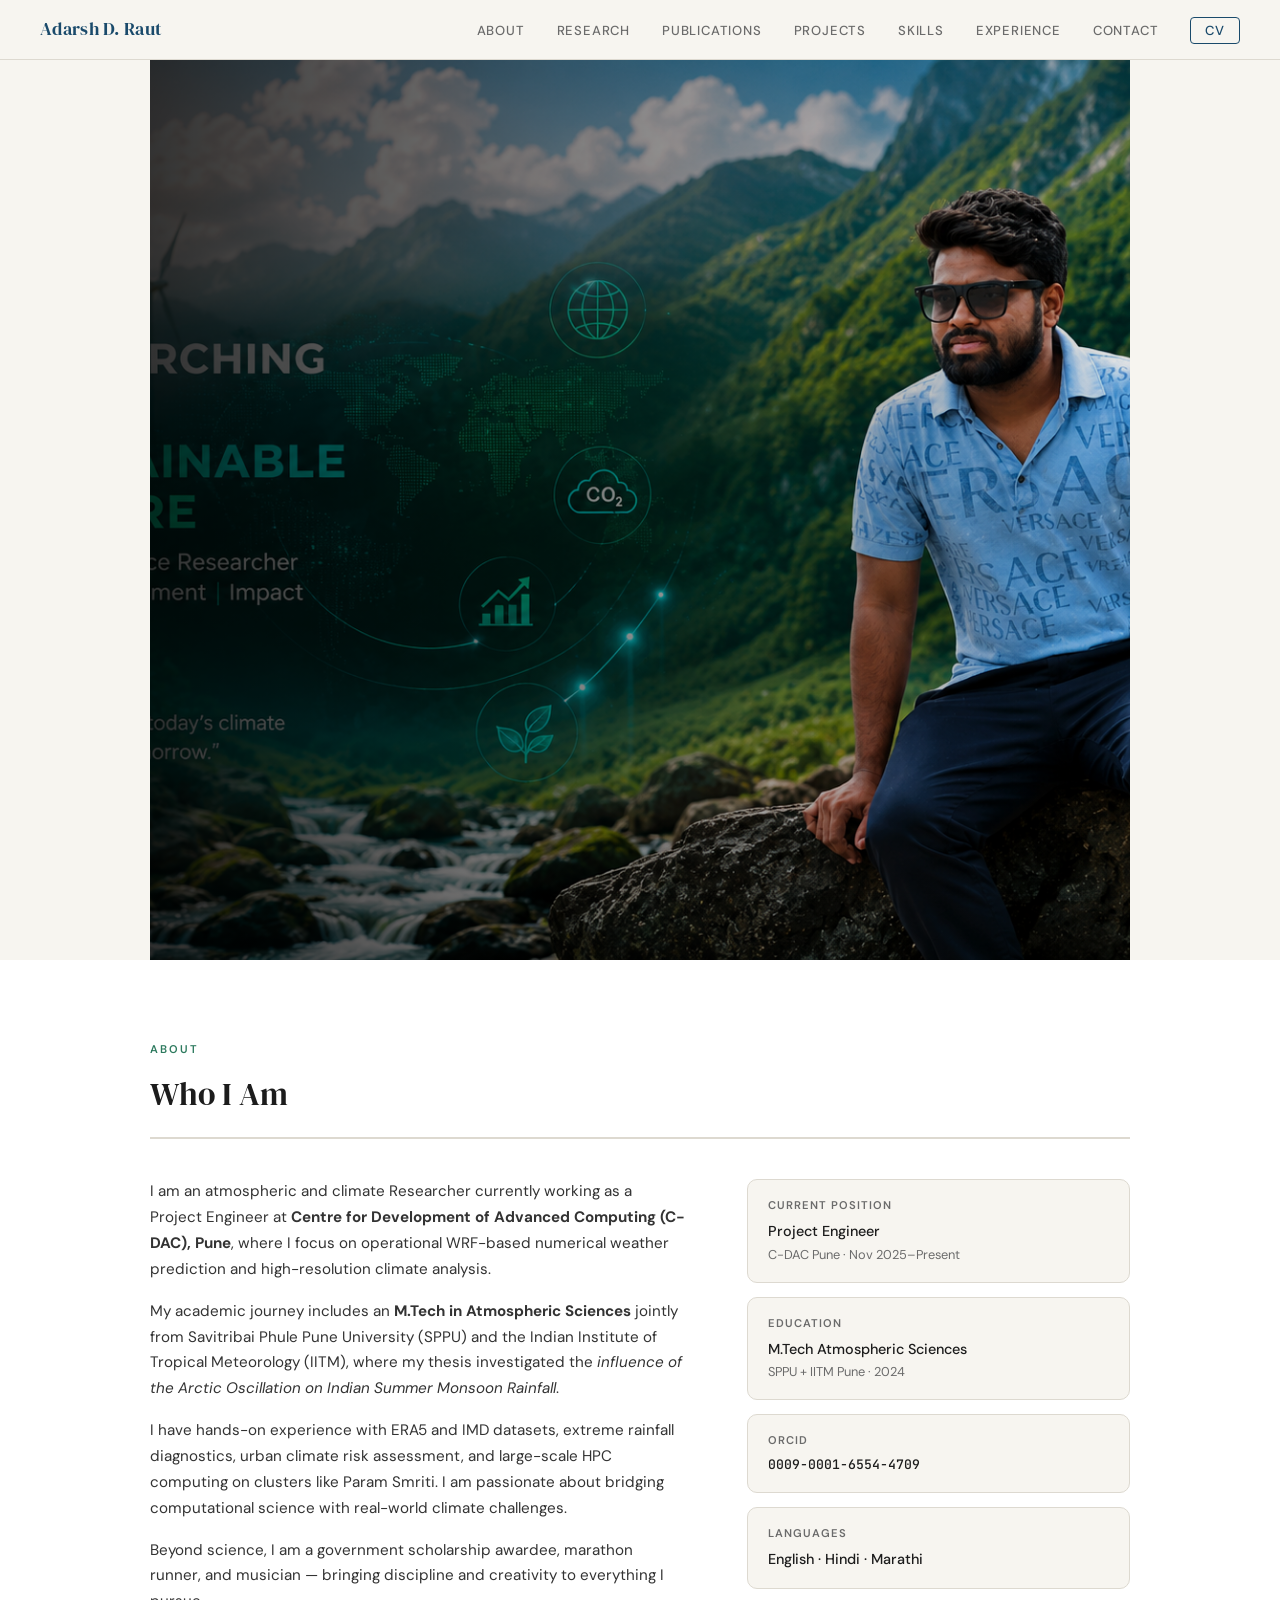
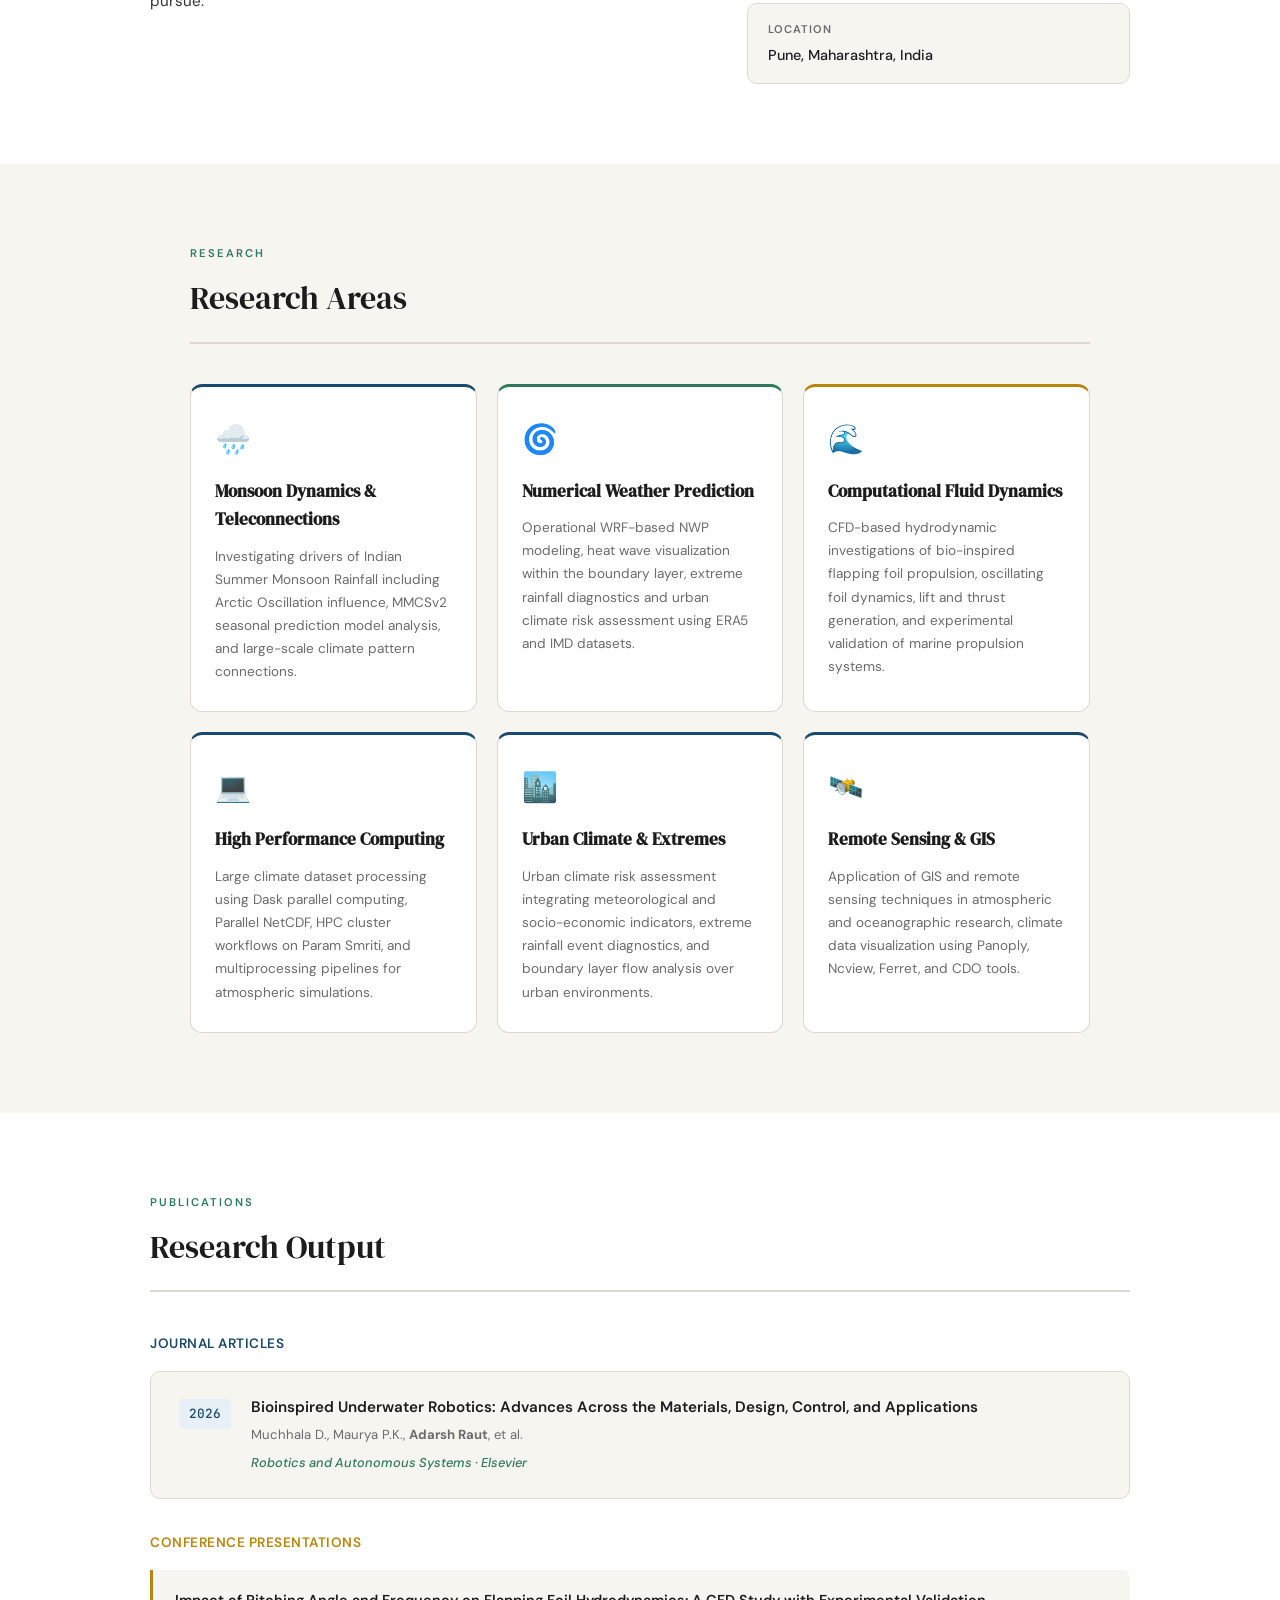
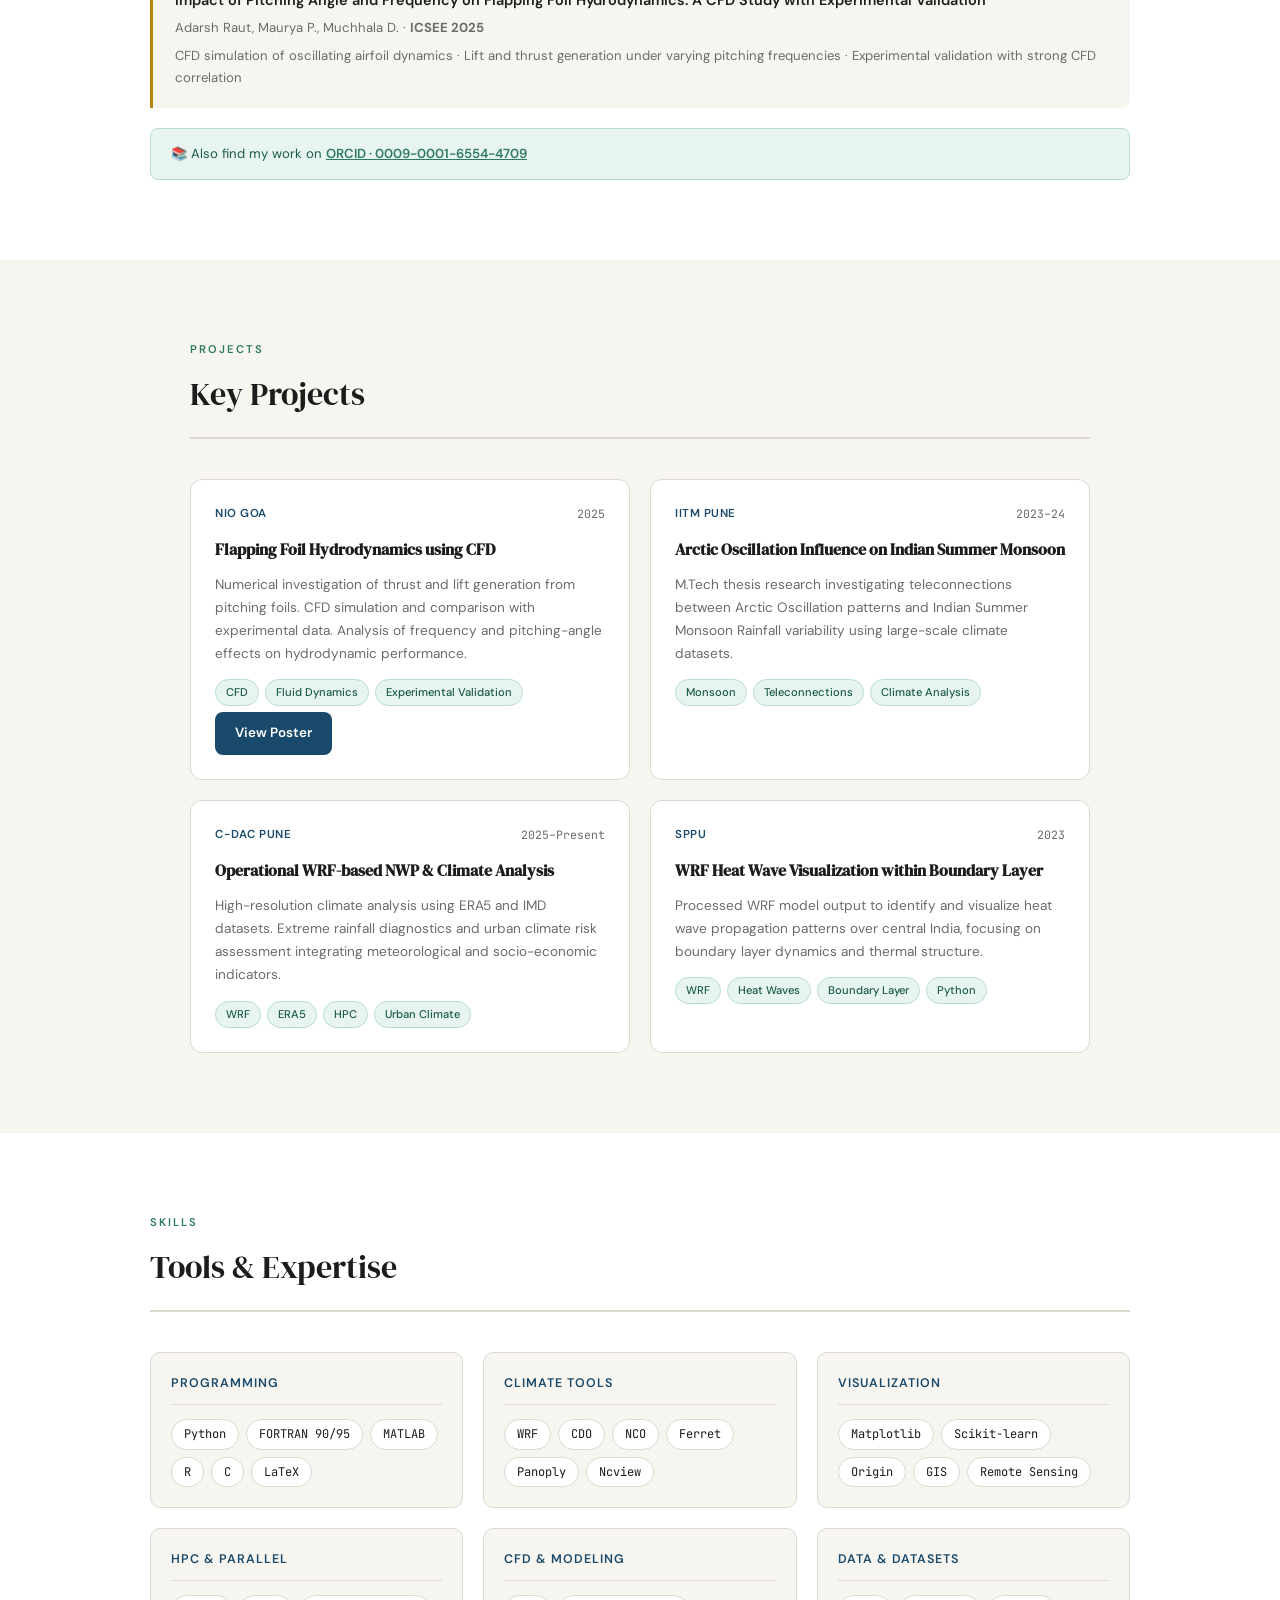
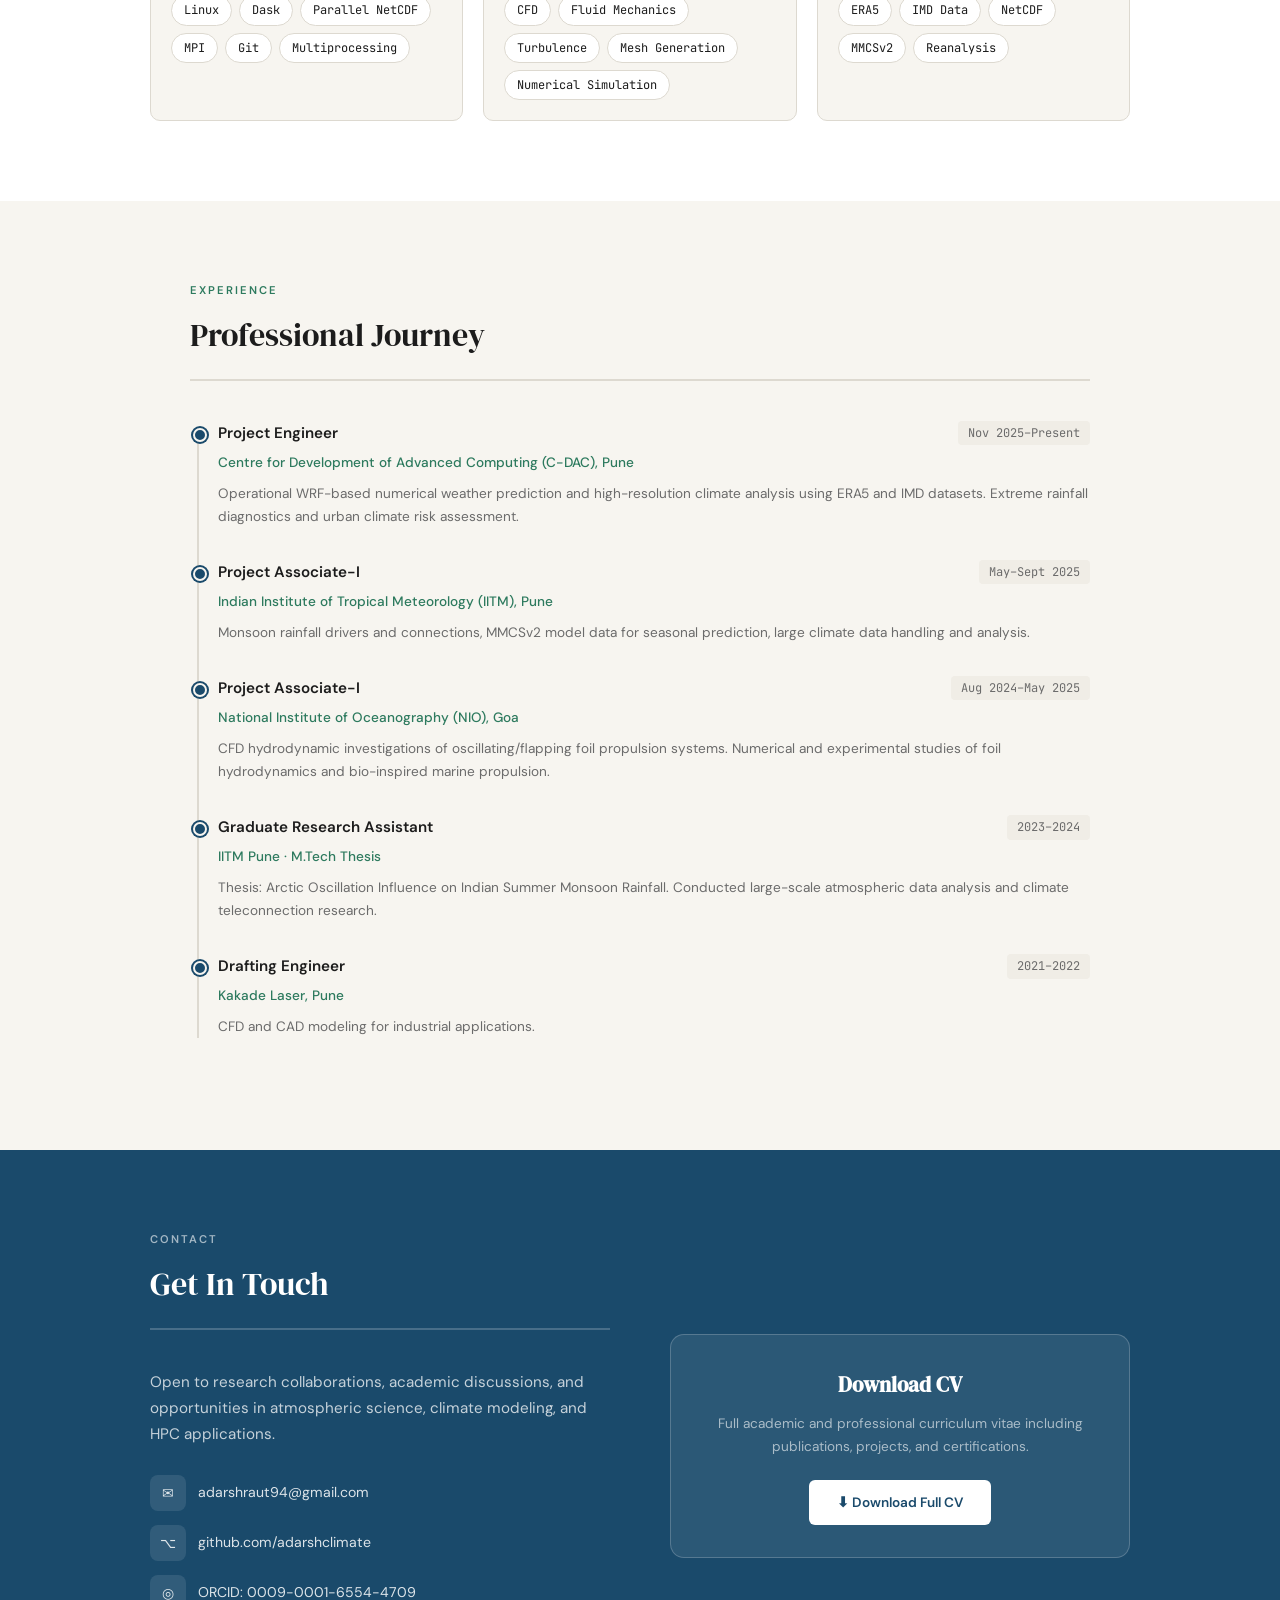
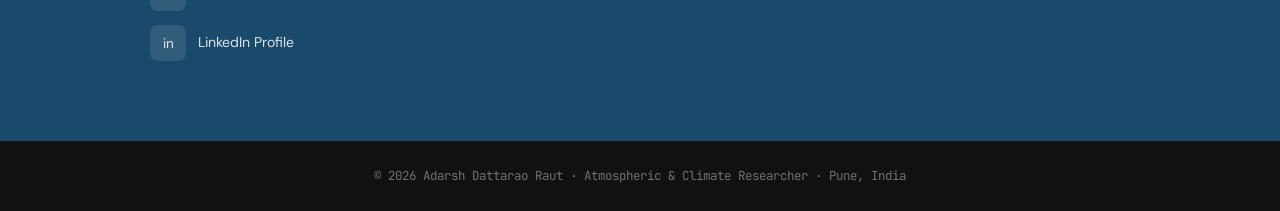
==== index.html @ 518fe379 "Improve responsive layout for phone and desktop" ====
<!DOCTYPE html>
<html lang="en">
<head>
<meta charset="UTF-8">
<meta name="viewport" content="width=device-width, initial-scale=1.0">
<title>Adarsh Dattarao Raut | Climate & Atmospheric Researcher</title>
<style>
@import url('https://fonts.googleapis.com/css2?family=DM+Serif+Display:ital@0;1&family=DM+Sans:wght@300;400;500;600&family=JetBrains+Mono:wght@400;500&display=swap');

:root {
  --bg: #f7f5f0;
  --surface: #ffffff;
  --surface2: #f0ede6;
  --accent: #1a4a6b;
  --accent2: #2d7a5e;
  --gold: #b8860b;
  --text: #1c1c1c;
  --muted: #6b6b6b;
  --border: #ddd9d0;
  --tag-bg: #e8f4f0;
  --tag-text: #1a5c45;
}

* { margin: 0; padding: 0; box-sizing: border-box; }

html { scroll-behavior: smooth; }

body {
  font-family: 'DM Sans', sans-serif;
  background: var(--bg);
  color: var(--text);
  font-size: 16px;
  line-height: 1.7;
  padding-top: 60px;
}

/* NAV */
nav {
  position: fixed;
  top: 0; left: 0; right: 0;
  background: rgba(247,245,240,0.95);
  backdrop-filter: blur(8px);
  border-bottom: 1px solid var(--border);
  z-index: 100;
  padding: 0 40px;
  display: flex;
  align-items: center;
  justify-content: space-between;
  height: 60px;
}

.nav-logo {
  font-family: 'DM Serif Display', serif;
  font-size: 1.1rem;
  color: var(--accent);
  letter-spacing: 0.3px;
}

.nav-links {
  display: flex;
  gap: 32px;
  list-style: none;
}

.nav-links a {
  text-decoration: none;
  color: var(--muted);
  font-size: 0.82rem;
  font-weight: 500;
  letter-spacing: 0.8px;
  text-transform: uppercase;
  transition: color 0.2s;
}

.nav-links a:hover { color: var(--accent); }

/* SECTIONS */
section { padding: 80px 40px; max-width: 980px; margin: 0 auto; }

/* HERO */
#hero{
    height:100vh;
    width:100%;

    background-image:url("photo1.png");
    background-size:cover;
    background-position:center;
    background-repeat:no-repeat;

    position:relative;
    display:flex;
    align-items:center;
}

.hero-overlay{
    position:absolute;
    inset:0;

    background:linear-gradient(
        to right,
        rgba(0,0,0,0.80) 0%,
        rgba(0,0,0,0.55) 35%,
        rgba(0,0,0,0.10) 100%
    );
}

.hero-content{
    position:relative;
    z-index:2;

    max-width:700px;
    margin-left:8%;
}

.hero-tag{
    color:#7fffd4;
    border:1px solid rgba(255,255,255,0.3);
    padding:8px 18px;
    border-radius:30px;
    display:inline-block;
    margin-bottom:20px;
}

.hero-content h1{
    font-size:5rem;
    line-height:1;
    color:white;
    margin-bottom:15px;
}

.hero-content h1 em{
    color:#4fd1c5;
}

.hero-subtitle{
    color:white;
    font-size:1.2rem;
    margin-bottom:20px;
}

.hero-desc{
    color:white;
    line-height:1.9;
    margin-bottom:30px;
}

.hero-links a{
    color:white;
}

/* SECTION HEADER */
.sec-label {
  font-size: 0.7rem;
  font-weight: 600;
  letter-spacing: 2px;
  text-transform: uppercase;
  color: var(--accent2);
  margin-bottom: 8px;
}

.sec-title {
  font-family: 'DM Serif Display', serif;
  font-size: 2rem;
  color: var(--text);
  margin-bottom: 40px;
  padding-bottom: 16px;
  border-bottom: 2px solid var(--border);
}

/* ABOUT */
#about { background: var(--surface); max-width: 100%; padding: 80px 10%; }
.about-inner { max-width: 980px; margin: 0 auto; }

.about-grid {
  display: grid;
  grid-template-columns: 1.4fr 1fr;
  gap: 60px;
  align-items: start;
}

.about-text p { margin-bottom: 16px; font-size: 0.95rem; color: #333; }

.about-info { display: flex; flex-direction: column; gap: 14px; }

.info-card {
  background: var(--bg);
  border: 1px solid var(--border);
  border-radius: 10px;
  padding: 16px 20px;
}

.info-card .label {
  font-size: 0.7rem;
  font-weight: 600;
  letter-spacing: 1px;
  text-transform: uppercase;
  color: var(--muted);
  margin-bottom: 4px;
}

.info-card .value {
  font-size: 0.9rem;
  color: var(--text);
  font-weight: 500;
}

.info-card .sub {
  font-size: 0.8rem;
  color: var(--muted);
}

/* RESEARCH */
#research { background: var(--bg); }

.research-grid {
  display: grid;
  grid-template-columns: repeat(3, 1fr);
  gap: 20px;
}

.research-card {
  background: var(--surface);
  border: 1px solid var(--border);
  border-radius: 12px;
  padding: 28px 24px;
  transition: transform 0.2s, box-shadow 0.2s;
  border-top: 3px solid var(--accent);
}

.research-card:nth-child(2) { border-top-color: var(--accent2); }
.research-card:nth-child(3) { border-top-color: var(--gold); }

.research-card:hover { transform: translateY(-3px); box-shadow: 0 8px 24px rgba(0,0,0,0.08); }

.research-icon {
  font-size: 1.8rem;
  margin-bottom: 14px;
}

.research-card h3 {
  font-family: 'DM Serif Display', serif;
  font-size: 1.05rem;
  margin-bottom: 10px;
  color: var(--text);
}

.research-card p { font-size: 0.85rem; color: var(--muted); line-height: 1.7; }

/* PUBLICATIONS */
#publications { background: var(--surface); max-width: 100%; padding: 80px 10%; }
.pub-inner { max-width: 980px; margin: 0 auto; }

.pub-item {
  background: var(--bg);
  border: 1px solid var(--border);
  border-radius: 10px;
  padding: 24px 28px;
  margin-bottom: 16px;
  display: flex;
  gap: 20px;
  align-items: flex-start;
}

.pub-year {
  font-family: 'JetBrains Mono', monospace;
  font-size: 0.8rem;
  color: var(--accent);
  font-weight: 500;
  background: #e8f0f7;
  padding: 4px 10px;
  border-radius: 4px;
  flex-shrink: 0;
  margin-top: 3px;
}

.pub-content h4 {
  font-size: 0.95rem;
  font-weight: 600;
  color: var(--text);
  margin-bottom: 5px;
  line-height: 1.5;
}

.pub-content .authors {
  font-size: 0.82rem;
  color: var(--muted);
  margin-bottom: 6px;
}

.pub-content .journal {
  font-size: 0.8rem;
  color: var(--accent2);
  font-style: italic;
  font-weight: 500;
}

.conf-item {
  border-left: 3px solid var(--gold);
  background: var(--bg);
  padding: 18px 22px;
  margin-bottom: 12px;
  border-radius: 0 8px 8px 0;
}

.conf-item h4 { font-size: 0.9rem; font-weight: 600; margin-bottom: 4px; }
.conf-item p  { font-size: 0.82rem; color: var(--muted); }

/* PROJECTS */ 
#projects { background: var(--bg); }

.projects-grid {
  display: grid;
  grid-template-columns: repeat(2, 1fr);
  gap: 20px;
}

.project-card {
  background: var(--surface);
  border: 1px solid var(--border);
  border-radius: 12px;
  padding: 24px;
  transition: transform 0.2s;
}

.project-card:hover { transform: translateY(-2px); }

.project-card .proj-meta {
  display: flex;
  justify-content: space-between;
  align-items: center;
  margin-bottom: 12px;
}

.proj-org {
  font-size: 0.72rem;
  font-weight: 600;
  letter-spacing: 0.5px;
  color: var(--accent);
  text-transform: uppercase;
}

.proj-year {
  font-family: 'JetBrains Mono', monospace;
  font-size: 0.72rem;
  color: var(--muted);
}

.project-card h3 {
  font-family: 'DM Serif Display', serif;
  font-size: 1rem;
  margin-bottom: 10px;
}

.project-card p { font-size: 0.85rem; color: var(--muted); line-height: 1.7; }

.proj-tags { display: flex; flex-wrap: wrap; gap: 6px; margin-top: 14px; }

.tag {
  background: var(--tag-bg);
  color: var(--tag-text);
  font-size: 0.7rem;
  font-weight: 500;
  padding: 3px 10px;
  border-radius: 20px;
  border: 1px solid #b8ddd0;
}
    

/* SKILLS */
#skills { background: var(--surface); max-width: 100%; padding: 80px 10%; }
.skills-inner { max-width: 980px; margin: 0 auto; }

.skills-grid {
  display: grid;
  grid-template-columns: repeat(3, 1fr);
  gap: 20px;
}

.skill-group {
  background: var(--bg);
  border: 1px solid var(--border);
  border-radius: 10px;
  padding: 20px;
}

.skill-group h3 {
  font-size: 0.78rem;
  font-weight: 600;
  letter-spacing: 1px;
  text-transform: uppercase;
  color: var(--accent);
  margin-bottom: 14px;
  padding-bottom: 10px;
  border-bottom: 1px solid var(--border);
}

.skill-list {
  display: flex;
  flex-wrap: wrap;
  gap: 7px;
}

.skill-pill {
  background: var(--surface);
  border: 1px solid var(--border);
  border-radius: 20px;
  font-size: 0.75rem;
  padding: 4px 12px;
  color: var(--text);
  font-family: 'JetBrains Mono', monospace;
}

/* EXPERIENCE TIMELINE */
#experience { background: var(--bg); }

.timeline { position: relative; padding-left: 28px; }

.timeline::before {
  content: '';
  position: absolute;
  left: 7px; top: 6px; bottom: 0;
  width: 2px;
  background: var(--border);
}

.timeline-item {
  position: relative;
  margin-bottom: 32px;
}

.timeline-item::before {
  content: '';
  position: absolute;
  left: -25px; top: 7px;
  width: 10px; height: 10px;
  border-radius: 50%;
  background: var(--accent);
  border: 2px solid var(--bg);
  box-shadow: 0 0 0 2px var(--accent);
}

.timeline-item .t-header {
  display: flex;
  justify-content: space-between;
  align-items: flex-start;
  margin-bottom: 4px;
}

.timeline-item h3 {
  font-size: 0.95rem;
  font-weight: 600;
  color: var(--text);
}

.t-date {
  font-family: 'JetBrains Mono', monospace;
  font-size: 0.75rem;
  color: var(--muted);
  background: var(--surface2);
  padding: 2px 10px;
  border-radius: 4px;
  flex-shrink: 0;
}

.t-org {
  font-size: 0.85rem;
  color: var(--accent2);
  font-weight: 500;
  margin-bottom: 8px;
}

.timeline-item p {
  font-size: 0.85rem;
  color: var(--muted);
  line-height: 1.7;
}

/* CONTACT */
#contact { background: var(--accent); max-width: 100%; padding: 80px 10%; }

.contact-inner {
  max-width: 980px;
  margin: 0 auto;
  display: grid;
  grid-template-columns: 1fr 1fr;
  gap: 60px;
  align-items: center;
}

#contact .sec-label { color: rgba(255,255,255,0.6); }
#contact .sec-title { color: #fff; border-color: rgba(255,255,255,0.2); }

.contact-desc { color: rgba(255,255,255,0.75); font-size: 0.95rem; margin-bottom: 28px; }

.contact-links { display: flex; flex-direction: column; gap: 14px; }

.contact-link {
  display: flex;
  align-items: center;
  gap: 12px;
  color: rgba(255,255,255,0.85);
  text-decoration: none;
  font-size: 0.88rem;
  transition: color 0.2s;
}

.contact-link:hover { color: #fff; }

.contact-link .c-icon {
  width: 36px; height: 36px;
  background: rgba(255,255,255,0.1);
  border-radius: 8px;
  display: flex;
  align-items: center;
  justify-content: center;
  font-size: 0.85rem;
  flex-shrink: 0;
}

.cv-box {
  background: rgba(255,255,255,0.08);
  border: 1px solid rgba(255,255,255,0.2);
  border-radius: 14px;
  padding: 32px;
  text-align: center;
}

.cv-box h3 {
  font-family: 'DM Serif Display', serif;
  font-size: 1.3rem;
  color: #fff;
  margin-bottom: 10px;
}

.cv-box p { color: rgba(255,255,255,0.6); font-size: 0.85rem; margin-bottom: 22px; }

.btn-white {
  background: #fff;
  color: var(--accent);
  padding: 11px 28px;
  border-radius: 6px;
  text-decoration: none;
  font-size: 0.85rem;
  font-weight: 600;
  display: inline-block;
  transition: background 0.2s;
}

.btn-white:hover { background: #f0f0f0; }

.btn-primary {
  display: inline-block;
  background: var(--accent);
  color: #fff;
  text-decoration: none;
  padding: 10px 20px;
  border-radius: 8px;
  font-size: 0.84rem;
  font-weight: 600;
  transition: background 0.2s, transform 0.2s;
}

.btn-primary:hover { background: #163d57; transform: translateY(-1px); }

/* FOOTER */
footer {
  background: #111;
  color: rgba(255,255,255,0.4);
  text-align: center;
  padding: 24px;
  font-size: 0.78rem;
  font-family: 'JetBrains Mono', monospace;
}

/* RESPONSIVE */
@media (max-width: 1024px) {
  section { padding: 70px 24px; }
  .research-grid, .projects-grid, .skills-grid { gap: 18px; }
}

@media (max-width: 768px) {
  nav { padding: 0 16px; }
  .nav-links { gap: 12px; flex-wrap: wrap; justify-content: center; }
  .nav-links a { font-size: 0.72rem; }
  section { padding: 60px 18px; }
  #hero, #about, #publications, #skills, #contact { padding-left: 18px; padding-right: 18px; }
  .hero-content { margin-left: 0; max-width: 100%; }
  .hero-content h1 { font-size: 2.4rem; }
  .hero-subtitle { font-size: 1rem; }
  .about-grid, .research-grid, .projects-grid, .skills-grid, .contact-inner { grid-template-columns: 1fr; }
  .pub-item { flex-direction: column; }
  .pub-year { margin-bottom: 12px; }
  .timeline { padding-left: 18px; }
  .timeline::before { left: 0; }
  .timeline-item::before { left: -12px; }
  .contact-inner { gap: 32px; }
}
</style>
</head>
<body>

<!-- NAV -->
<nav>
  <div class="nav-logo">Adarsh D. Raut</div>
  <ul class="nav-links">
    <li><a href="#about">About</a></li>
    <li><a href="#research">Research</a></li>
    <li><a href="#publications">Publications</a></li>
    <li><a href="#projects">Projects</a></li>
    <li><a href="#skills">Skills</a></li>
    <li><a href="#experience">Experience</a></li>
    <li><a href="#contact">Contact</a></li>
    <li><a href="CV_Adarsh_Modeling.pdf" download style="color:var(--accent); border:1px solid var(--accent); padding:4px 14px; border-radius:4px;">CV</a></li>
  </ul>
</nav>

<!-- HERO -->
<section id="hero">

  <div class="hero-overlay"></div>

</section>

<!-- ABOUT -->
<section id="about">
  <div class="about-inner">
    <div class="sec-label">About</div>
    <div class="sec-title">Who I Am</div>
    <div class="about-grid">
      <div class="about-text">
        <p>
          I am an atmospheric and climate Researcher currently working as a Project Engineer at 
          <strong>Centre for Development of Advanced Computing (C-DAC), Pune</strong>, where I focus on 
          operational WRF-based numerical weather prediction and high-resolution climate analysis.
        </p>
        <p>
          My academic journey includes an <strong>M.Tech in Atmospheric Sciences</strong> jointly from 
          Savitribai Phule Pune University (SPPU) and the Indian Institute of Tropical Meteorology (IITM), 
          where my thesis investigated the <em>influence of the Arctic Oscillation on Indian Summer Monsoon Rainfall</em>.
        </p>
        <p>
          I have hands-on experience with ERA5 and IMD datasets, extreme rainfall diagnostics, urban climate 
          risk assessment, and large-scale HPC computing on clusters like Param Smriti. 
          I am passionate about bridging computational science with real-world climate challenges.
        </p>
        <p>
          Beyond science, I am a government scholarship awardee, marathon runner, and musician — 
          bringing discipline and creativity to everything I pursue.
        </p>
      </div>
      <div class="about-info">
        <div class="info-card">
          <div class="label">Current Position</div>
          <div class="value">Project Engineer</div>
          <div class="sub">C-DAC Pune · Nov 2025–Present</div>
        </div>
        <div class="info-card">
          <div class="label">Education</div>
          <div class="value">M.Tech Atmospheric Sciences</div>
          <div class="sub">SPPU + IITM Pune · 2024</div>
        </div>
        <div class="info-card">
          <div class="label">ORCID</div>
          <div class="value" style="font-family:'JetBrains Mono',monospace; font-size:0.82rem;">0009-0001-6554-4709</div>
        </div>
        <div class="info-card">
          <div class="label">Languages</div>
          <div class="value">English · Hindi · Marathi</div>
        </div>
        <div class="info-card">
          <div class="label">Location</div>
          <div class="value">Pune, Maharashtra, India</div>
        </div>
      </div>
    </div>
  </div>
</section>

<!-- RESEARCH -->
<section id="research">
  <div class="sec-label">Research</div>
  <div class="sec-title">Research Areas</div>
  <div class="research-grid">
    <div class="research-card">
      <div class="research-icon">🌧️</div>
      <h3>Monsoon Dynamics & Teleconnections</h3>
      <p>Investigating drivers of Indian Summer Monsoon Rainfall including Arctic Oscillation influence, MMCSv2 seasonal prediction model analysis, and large-scale climate pattern connections.</p>
    </div>
    <div class="research-card">
      <div class="research-icon">🌀</div>
      <h3>Numerical Weather Prediction</h3>
      <p>Operational WRF-based NWP modeling, heat wave visualization within the boundary layer, extreme rainfall diagnostics and urban climate risk assessment using ERA5 and IMD datasets.</p>
    </div>
    <div class="research-card">
      <div class="research-icon">🌊</div>
      <h3>Computational Fluid Dynamics</h3>
      <p>CFD-based hydrodynamic investigations of bio-inspired flapping foil propulsion, oscillating foil dynamics, lift and thrust generation, and experimental validation of marine propulsion systems.</p>
    </div>
    <div class="research-card">
      <div class="research-icon">💻</div>
      <h3>High Performance Computing</h3>
      <p>Large climate dataset processing using Dask parallel computing, Parallel NetCDF, HPC cluster workflows on Param Smriti, and multiprocessing pipelines for atmospheric simulations.</p>
    </div>
    <div class="research-card">
      <div class="research-icon">🏙️</div>
      <h3>Urban Climate & Extremes</h3>
      <p>Urban climate risk assessment integrating meteorological and socio-economic indicators, extreme rainfall event diagnostics, and boundary layer flow analysis over urban environments.</p>
    </div>
    <div class="research-card">
      <div class="research-icon">🛰️</div>
      <h3>Remote Sensing & GIS</h3>
      <p>Application of GIS and remote sensing techniques in atmospheric and oceanographic research, climate data visualization using Panoply, Ncview, Ferret, and CDO tools.</p>
    </div>
  </div>
</section>

<!-- PUBLICATIONS -->
<section id="publications">
  <div class="pub-inner">
    <div class="sec-label">Publications</div>
    <div class="sec-title">Research Output</div>

    <h3 style="font-size:0.85rem; font-weight:600; letter-spacing:0.5px; color:var(--accent); margin-bottom:16px; text-transform:uppercase;">Journal Articles</h3>

    <div class="pub-item">
      <div class="pub-year">2026</div>
      <div class="pub-content">
        <h4>Bioinspired Underwater Robotics: Advances Across the Materials, Design, Control, and Applications</h4>
        <div class="authors">Muchhala D., Maurya P.K., <strong>Adarsh Raut</strong>, et al.</div>
        <div class="journal">Robotics and Autonomous Systems · Elsevier</div>
      </div>
    </div>

    <h3 style="font-size:0.85rem; font-weight:600; letter-spacing:0.5px; color:var(--gold); margin-bottom:16px; margin-top:32px; text-transform:uppercase;">Conference Presentations</h3>

    <div class="conf-item">
      <h4>Impact of Pitching Angle and Frequency on Flapping Foil Hydrodynamics: A CFD Study with Experimental Validation</h4>
      <p>Adarsh Raut, Maurya P., Muchhala D. · <strong>ICSEE 2025</strong></p>
      <p style="margin-top:6px;">CFD simulation of oscillating airfoil dynamics · Lift and thrust generation under varying pitching frequencies · Experimental validation with strong CFD correlation</p>
    </div>

    <div style="margin-top:20px; background:var(--tag-bg); border:1px solid #b8ddd0; border-radius:8px; padding:14px 20px;">
      <p style="font-size:0.82rem; color:var(--tag-text);">
        &#128218; Also find my work on 
        <a href="https://orcid.org/0009-0001-6554-4709" target="_blank" style="color:var(--accent2); font-weight:600;">ORCID · 0009-0001-6554-4709</a>
      </p>
    </div>
  </div>
</section>

<!-- PROJECTS -->
<section id="projects">
  <div class="sec-label">Projects</div>
  <div class="sec-title">Key Projects</div>
  <div class="projects-grid">
    <div class="project-card">
      <div class="proj-meta">
        <span class="proj-org">NIO Goa</span>
        <span class="proj-year">2025</span>
      </div>
      <h3>Flapping Foil Hydrodynamics using CFD</h3>
      <p>Numerical investigation of thrust and lift generation from pitching foils. CFD simulation and comparison with experimental data. Analysis of frequency and pitching-angle effects on hydrodynamic performance.</p>
      <div class="proj-tags">
        <span class="tag">CFD</span>
        <span class="tag">Fluid Dynamics</span>
        <span class="tag">Experimental Validation</span>

          <a href="ICSEE_2025_Poster.pdf" target="_blank" class="btn-primary">
    View Poster
</a>
      </div>
    </div>

    <div class="project-card">
      <div class="proj-meta">
        <span class="proj-org">IITM Pune</span>
        <span class="proj-year">2023–24</span>
      </div>
      <h3>Arctic Oscillation Influence on Indian Summer Monsoon</h3>
      <p>M.Tech thesis research investigating teleconnections between Arctic Oscillation patterns and Indian Summer Monsoon Rainfall variability using large-scale climate datasets.</p>
      <div class="proj-tags">
        <span class="tag">Monsoon</span>
        <span class="tag">Teleconnections</span>
        <span class="tag">Climate Analysis</span>
      </div>
    </div>

    <div class="project-card">
      <div class="proj-meta">
        <span class="proj-org">C-DAC Pune</span>
        <span class="proj-year">2025–Present</span>
      </div>
      <h3>Operational WRF-based NWP & Climate Analysis</h3>
      <p>High-resolution climate analysis using ERA5 and IMD datasets. Extreme rainfall diagnostics and urban climate risk assessment integrating meteorological and socio-economic indicators.</p>
      <div class="proj-tags">
        <span class="tag">WRF</span>
        <span class="tag">ERA5</span>
        <span class="tag">HPC</span>
        <span class="tag">Urban Climate</span>
      </div>
    </div>

    <div class="project-card">
      <div class="proj-meta">
        <span class="proj-org">SPPU</span>
        <span class="proj-year">2023</span>
      </div>
      <h3>WRF Heat Wave Visualization within Boundary Layer</h3>
      <p>Processed WRF model output to identify and visualize heat wave propagation patterns over central India, focusing on boundary layer dynamics and thermal structure.</p>
      <div class="proj-tags">
        <span class="tag">WRF</span>
        <span class="tag">Heat Waves</span>
        <span class="tag">Boundary Layer</span>
        <span class="tag">Python</span>
      </div>
    </div>
  </div>
</section>

<!-- SKILLS -->
<section id="skills">
  <div class="skills-inner">
    <div class="sec-label">Skills</div>
    <div class="sec-title">Tools & Expertise</div>
    <div class="skills-grid">
      <div class="skill-group">
        <h3>Programming</h3>
        <div class="skill-list">
          <span class="skill-pill">Python</span>
          <span class="skill-pill">FORTRAN 90/95</span>
          <span class="skill-pill">MATLAB</span>
          <span class="skill-pill">R</span>
          <span class="skill-pill">C</span>
          <span class="skill-pill">LaTeX</span>
        </div>
      </div>
      <div class="skill-group">
        <h3>Climate Tools</h3>
        <div class="skill-list">
          <span class="skill-pill">WRF</span>
          <span class="skill-pill">CDO</span>
          <span class="skill-pill">NCO</span>
          <span class="skill-pill">Ferret</span>
          <span class="skill-pill">Panoply</span>
          <span class="skill-pill">Ncview</span>
        </div>
      </div>
      <div class="skill-group">
        <h3>Visualization</h3>
        <div class="skill-list">
          <span class="skill-pill">Matplotlib</span>
          <span class="skill-pill">Scikit-learn</span>
          <span class="skill-pill">Origin</span>
          <span class="skill-pill">GIS</span>
          <span class="skill-pill">Remote Sensing</span>
        </div>
      </div>
      <div class="skill-group">
        <h3>HPC & Parallel</h3>
        <div class="skill-list">
          <span class="skill-pill">Linux</span>
          <span class="skill-pill">Dask</span>
          <span class="skill-pill">Parallel NetCDF</span>
          <span class="skill-pill">MPI</span>
          <span class="skill-pill">Git</span>
          <span class="skill-pill">Multiprocessing</span>
        </div>
      </div>
      <div class="skill-group">
        <h3>CFD & Modeling</h3>
        <div class="skill-list">
          <span class="skill-pill">CFD</span>
          <span class="skill-pill">Fluid Mechanics</span>
          <span class="skill-pill">Turbulence</span>
          <span class="skill-pill">Mesh Generation</span>
          <span class="skill-pill">Numerical Simulation</span>
        </div>
      </div>
      <div class="skill-group">
        <h3>Data & Datasets</h3>
        <div class="skill-list">
          <span class="skill-pill">ERA5</span>
          <span class="skill-pill">IMD Data</span>
          <span class="skill-pill">NetCDF</span>
          <span class="skill-pill">MMCSv2</span>
          <span class="skill-pill">Reanalysis</span>
        </div>
      </div>
    </div>
  </div>
</section>

<!-- EXPERIENCE -->
<section id="experience">
  <div class="sec-label">Experience</div>
  <div class="sec-title">Professional Journey</div>
  <div class="timeline">

    <div class="timeline-item">
      <div class="t-header">
        <h3>Project Engineer</h3>
        <span class="t-date">Nov 2025–Present</span>
      </div>
      <div class="t-org">Centre for Development of Advanced Computing (C-DAC), Pune</div>
      <p>Operational WRF-based numerical weather prediction and high-resolution climate analysis using ERA5 and IMD datasets. Extreme rainfall diagnostics and urban climate risk assessment.</p>
    </div>

    <div class="timeline-item">
      <div class="t-header">
        <h3>Project Associate-I</h3>
        <span class="t-date">May–Sept 2025</span>
      </div>
      <div class="t-org">Indian Institute of Tropical Meteorology (IITM), Pune</div>
      <p>Monsoon rainfall drivers and connections, MMCSv2 model data for seasonal prediction, large climate data handling and analysis.</p>
    </div>

    <div class="timeline-item">
      <div class="t-header">
        <h3>Project Associate-I</h3>
        <span class="t-date">Aug 2024–May 2025</span>
      </div>
      <div class="t-org">National Institute of Oceanography (NIO), Goa</div>
      <p>CFD hydrodynamic investigations of oscillating/flapping foil propulsion systems. Numerical and experimental studies of foil hydrodynamics and bio-inspired marine propulsion.</p>
    </div>

    <div class="timeline-item">
      <div class="t-header">
        <h3>Graduate Research Assistant</h3>
        <span class="t-date">2023–2024</span>
      </div>
      <div class="t-org">IITM Pune · M.Tech Thesis</div>
      <p>Thesis: Arctic Oscillation Influence on Indian Summer Monsoon Rainfall. Conducted large-scale atmospheric data analysis and climate teleconnection research.</p>
    </div>

    <div class="timeline-item">
      <div class="t-header">
        <h3>Drafting Engineer</h3>
        <span class="t-date">2021–2022</span>
      </div>
      <div class="t-org">Kakade Laser, Pune</div>
      <p>CFD and CAD modeling for industrial applications.</p>
    </div>

  </div>
</section>

<!-- CONTACT -->
<section id="contact">
  <div class="contact-inner">
    <div>
      <div class="sec-label">Contact</div>
      <div class="sec-title">Get In Touch</div>
      <p class="contact-desc">Open to research collaborations, academic discussions, and opportunities in atmospheric science, climate modeling, and HPC applications.</p>
      <div class="contact-links">
        <a href="mailto:adarshraut94@gmail.com" class="contact-link">
          <div class="c-icon">✉</div>
          adarshraut94@gmail.com
        </a>
        <a href="https://github.com/adarshclimate" target="_blank" class="contact-link">
          <div class="c-icon">⌥</div>
          github.com/adarshclimate
        </a>
        <a href="https://orcid.org/0009-0001-6554-4709" target="_blank" class="contact-link">
          <div class="c-icon">◎</div>
          ORCID: 0009-0001-6554-4709
        </a>
        <a href="https://www.linkedin.com/in/mr-adarsh-raut-b6766926b" target="_blank" class="contact-link">
          <div class="c-icon">in</div>
          LinkedIn Profile
        </a>
      </div>
    </div>
    <div class="cv-box">
      <h3>Download CV</h3>
      <p>Full academic and professional curriculum vitae including publications, projects, and certifications.</p>
      <a href="CV_Adarsh_Modeling.pdf" download class="btn-white">⬇ Download Full CV</a>
    </div>
  </div>
</section>

<footer>
  © 2026 Adarsh Dattarao Raut · Atmospheric & Climate Researcher · Pune, India
</footer>

</body>
</html>
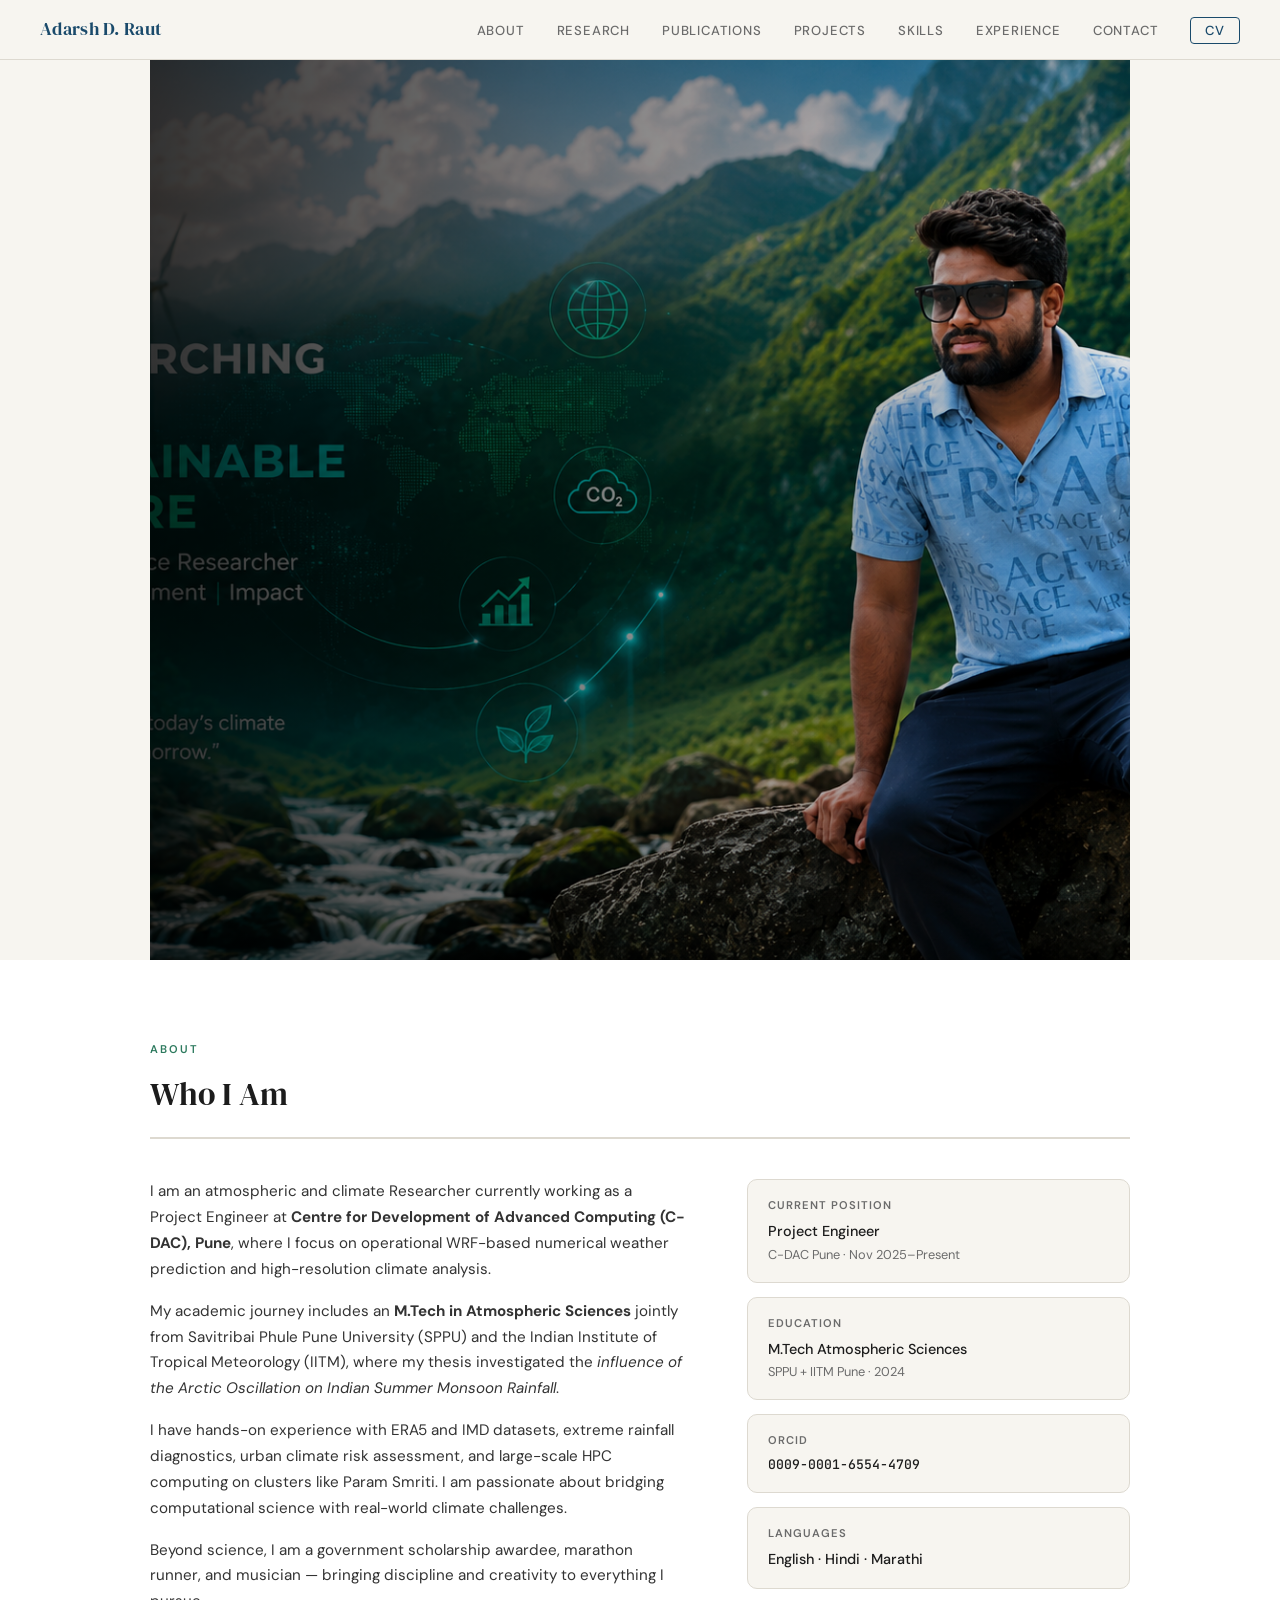
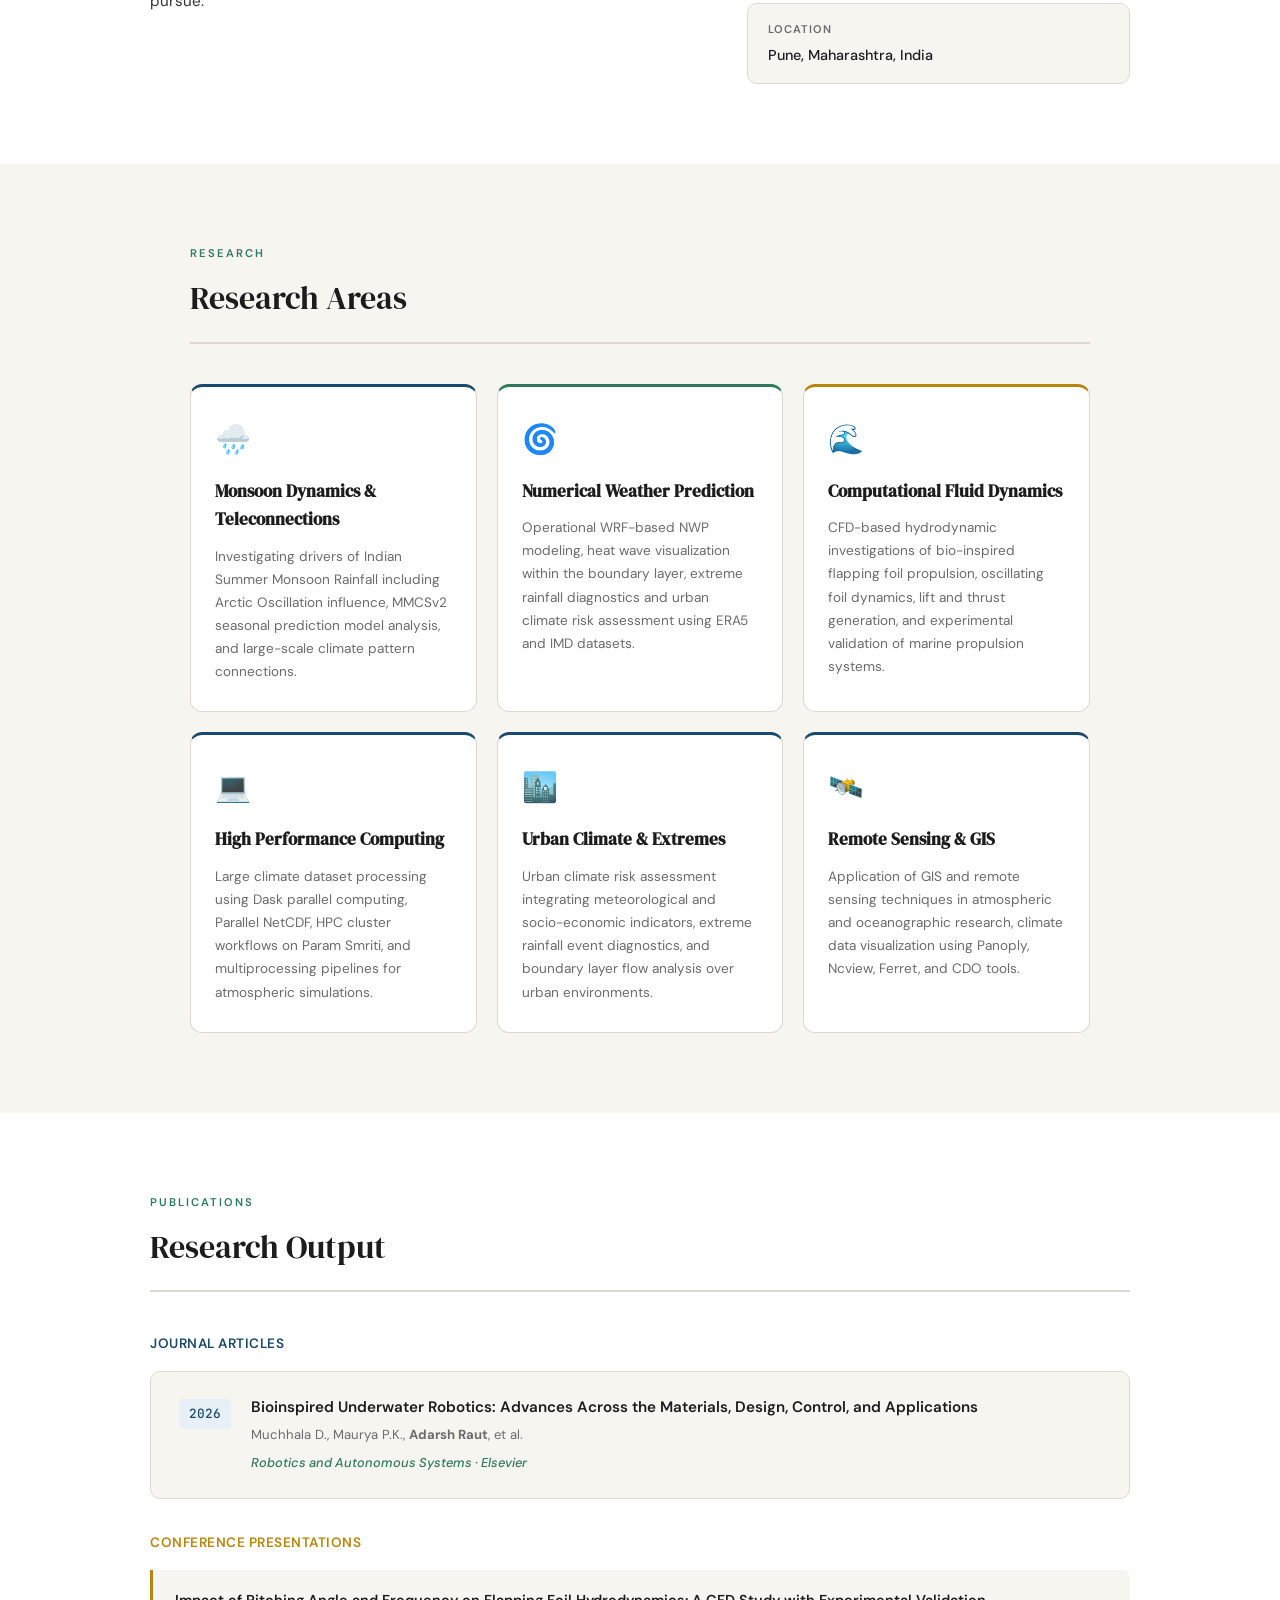
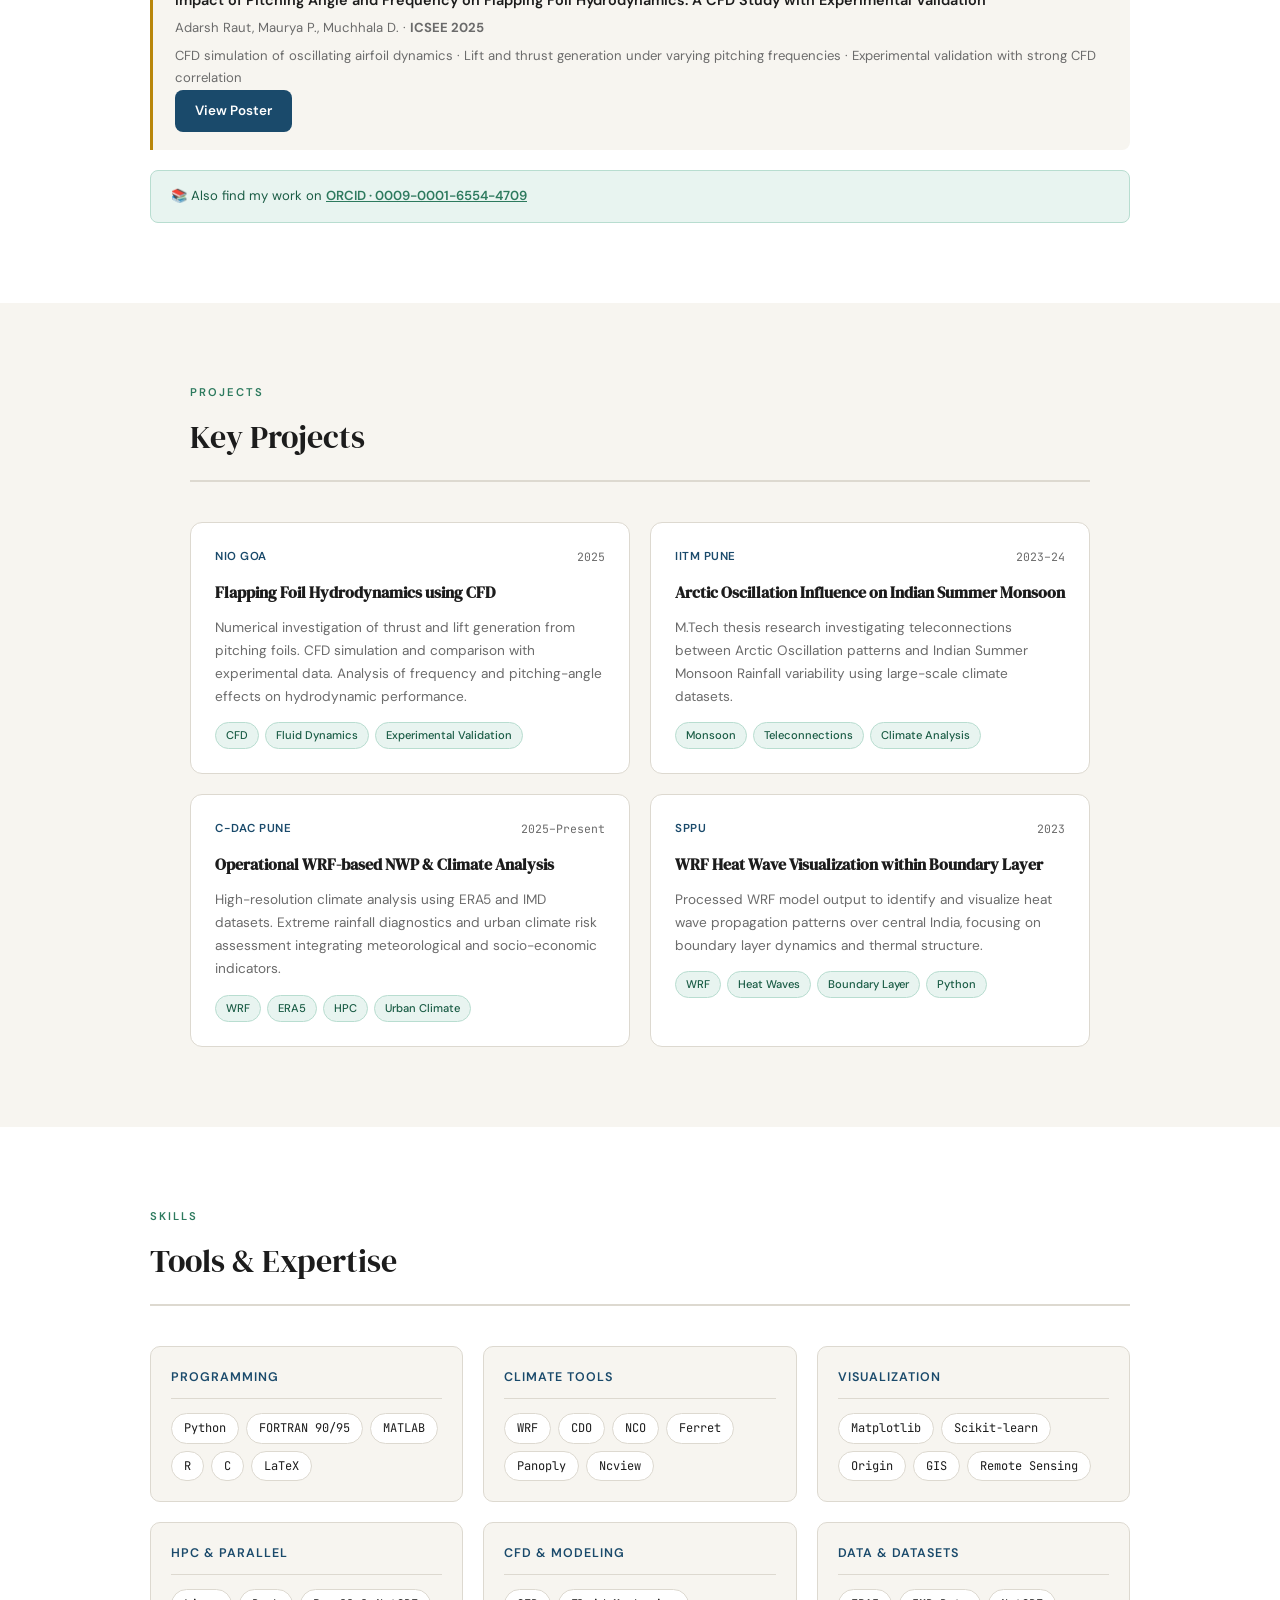
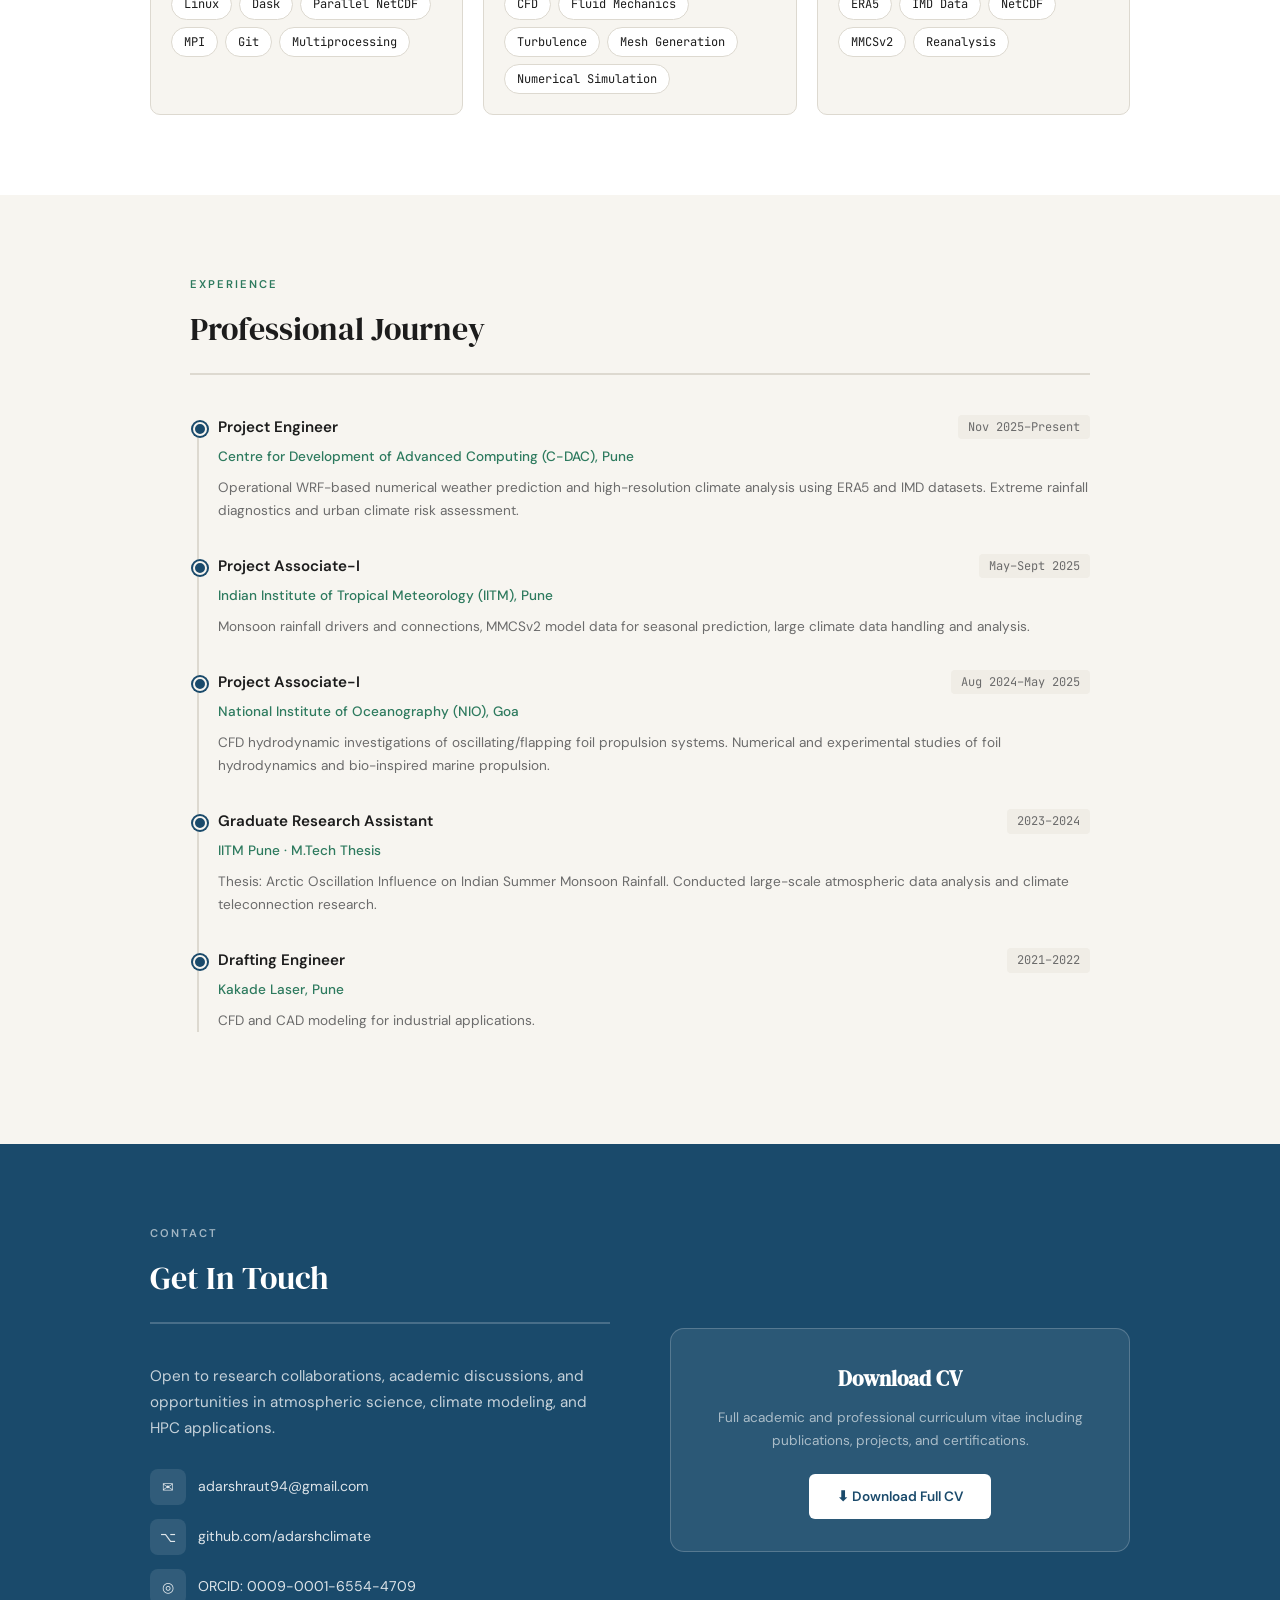
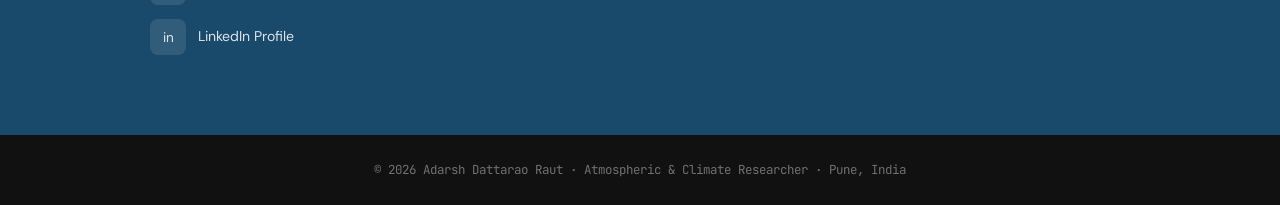
==== commit e831410d: "Move ICSEE poster link to conference section and remove from projects" ====
--- a/index.html
+++ b/index.html
@@ -738,6 +738,7 @@
       <h4>Impact of Pitching Angle and Frequency on Flapping Foil Hydrodynamics: A CFD Study with Experimental Validation</h4>
       <p>Adarsh Raut, Maurya P., Muchhala D. · <strong>ICSEE 2025</strong></p>
       <p style="margin-top:6px;">CFD simulation of oscillating airfoil dynamics · Lift and thrust generation under varying pitching frequencies · Experimental validation with strong CFD correlation</p>
+      <a href="ICSEE 2025 poster Adarsh.pdf" target="_blank" class="btn-primary">View Poster</a>
     </div>
 
     <div style="margin-top:20px; background:var(--tag-bg); border:1px solid #b8ddd0; border-radius:8px; padding:14px 20px;">
@@ -765,10 +766,6 @@
         <span class="tag">CFD</span>
         <span class="tag">Fluid Dynamics</span>
         <span class="tag">Experimental Validation</span>
-
-          <a href="ICSEE_2025_Poster.pdf" target="_blank" class="btn-primary">
-    View Poster
-</a>
       </div>
     </div>
 
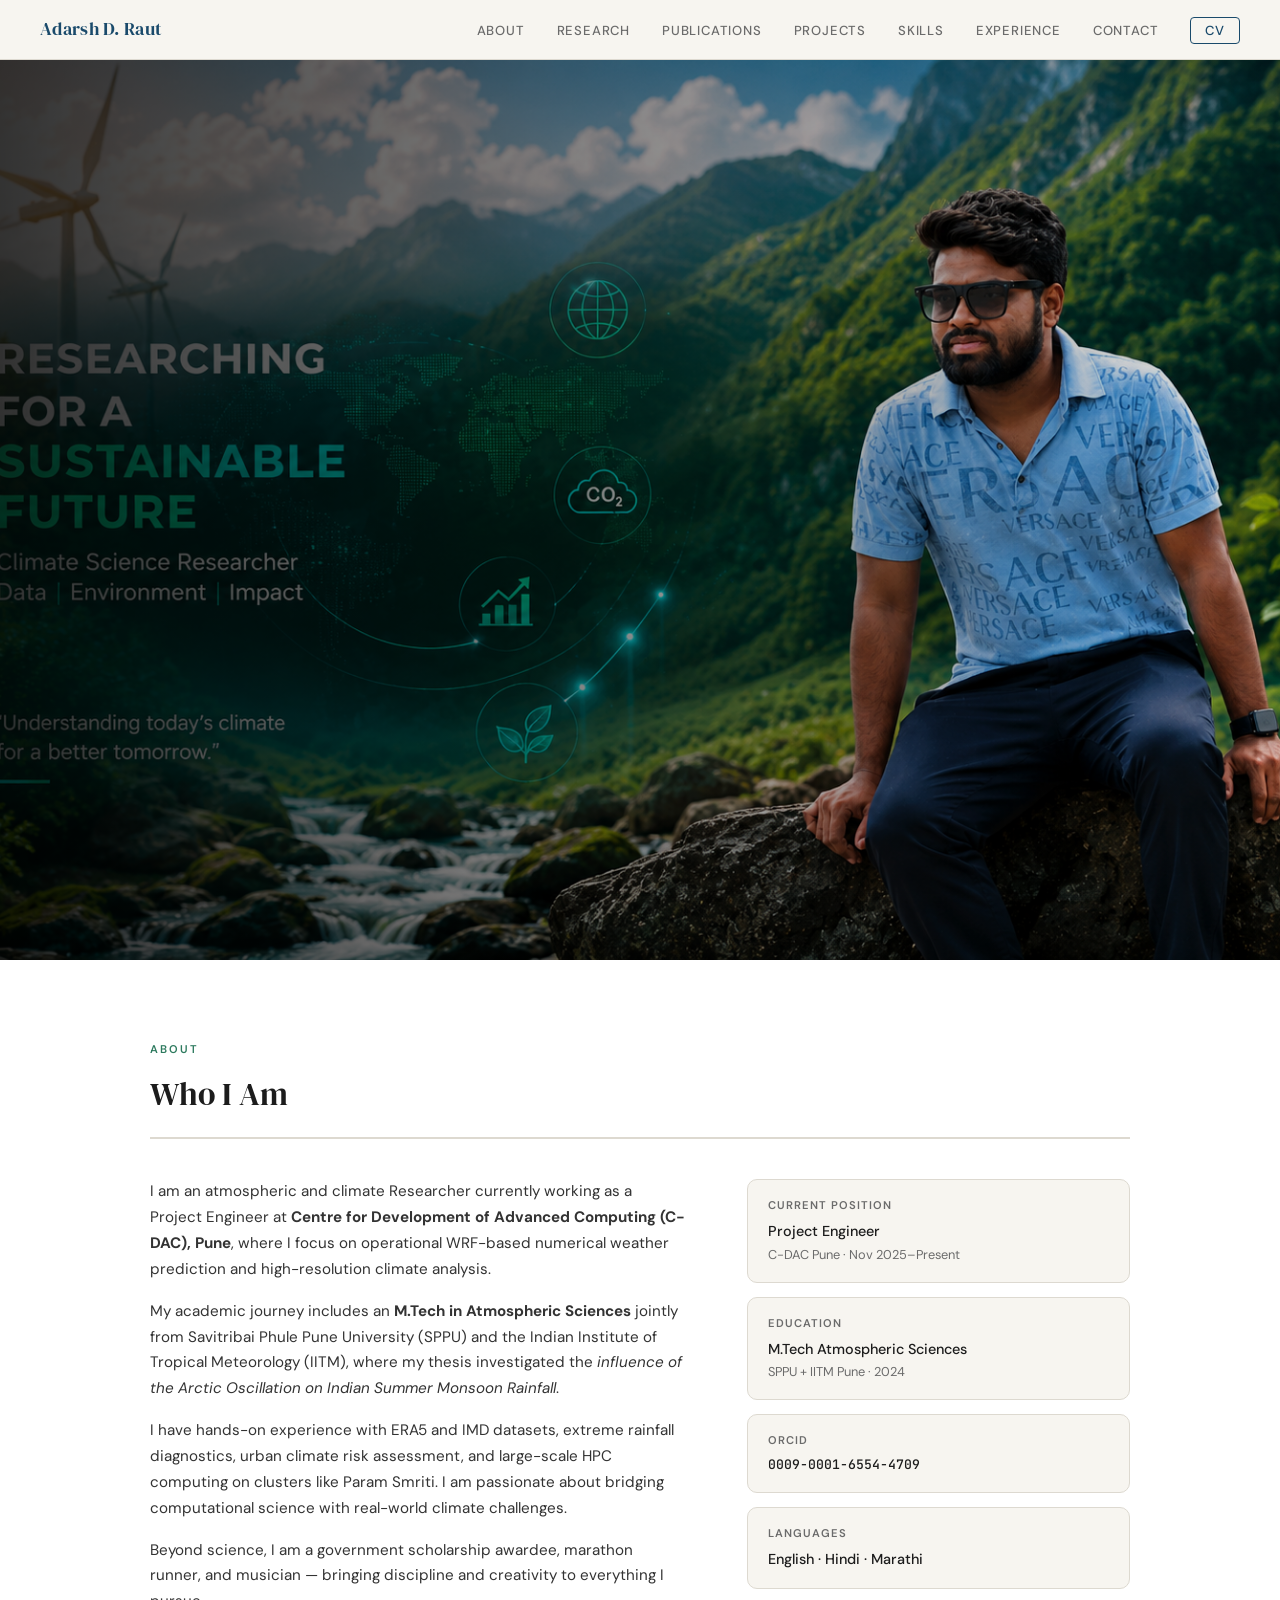
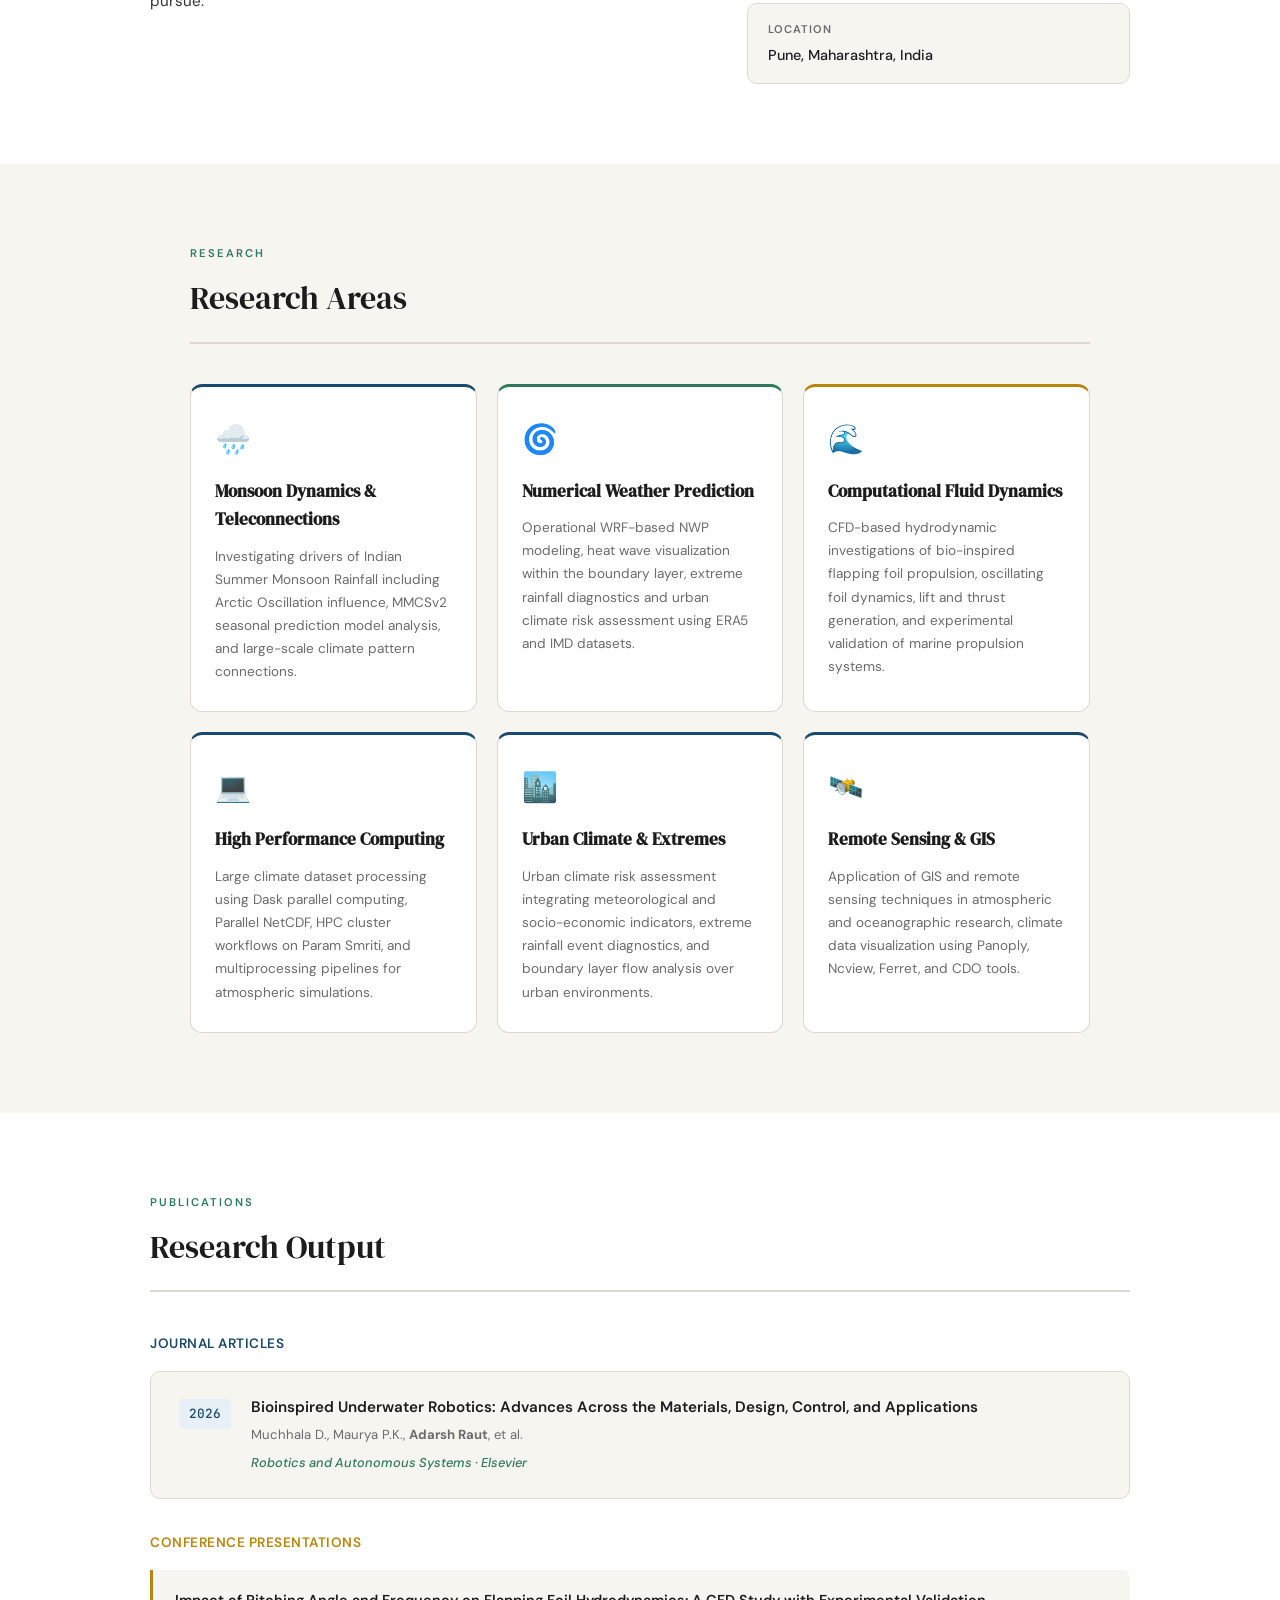
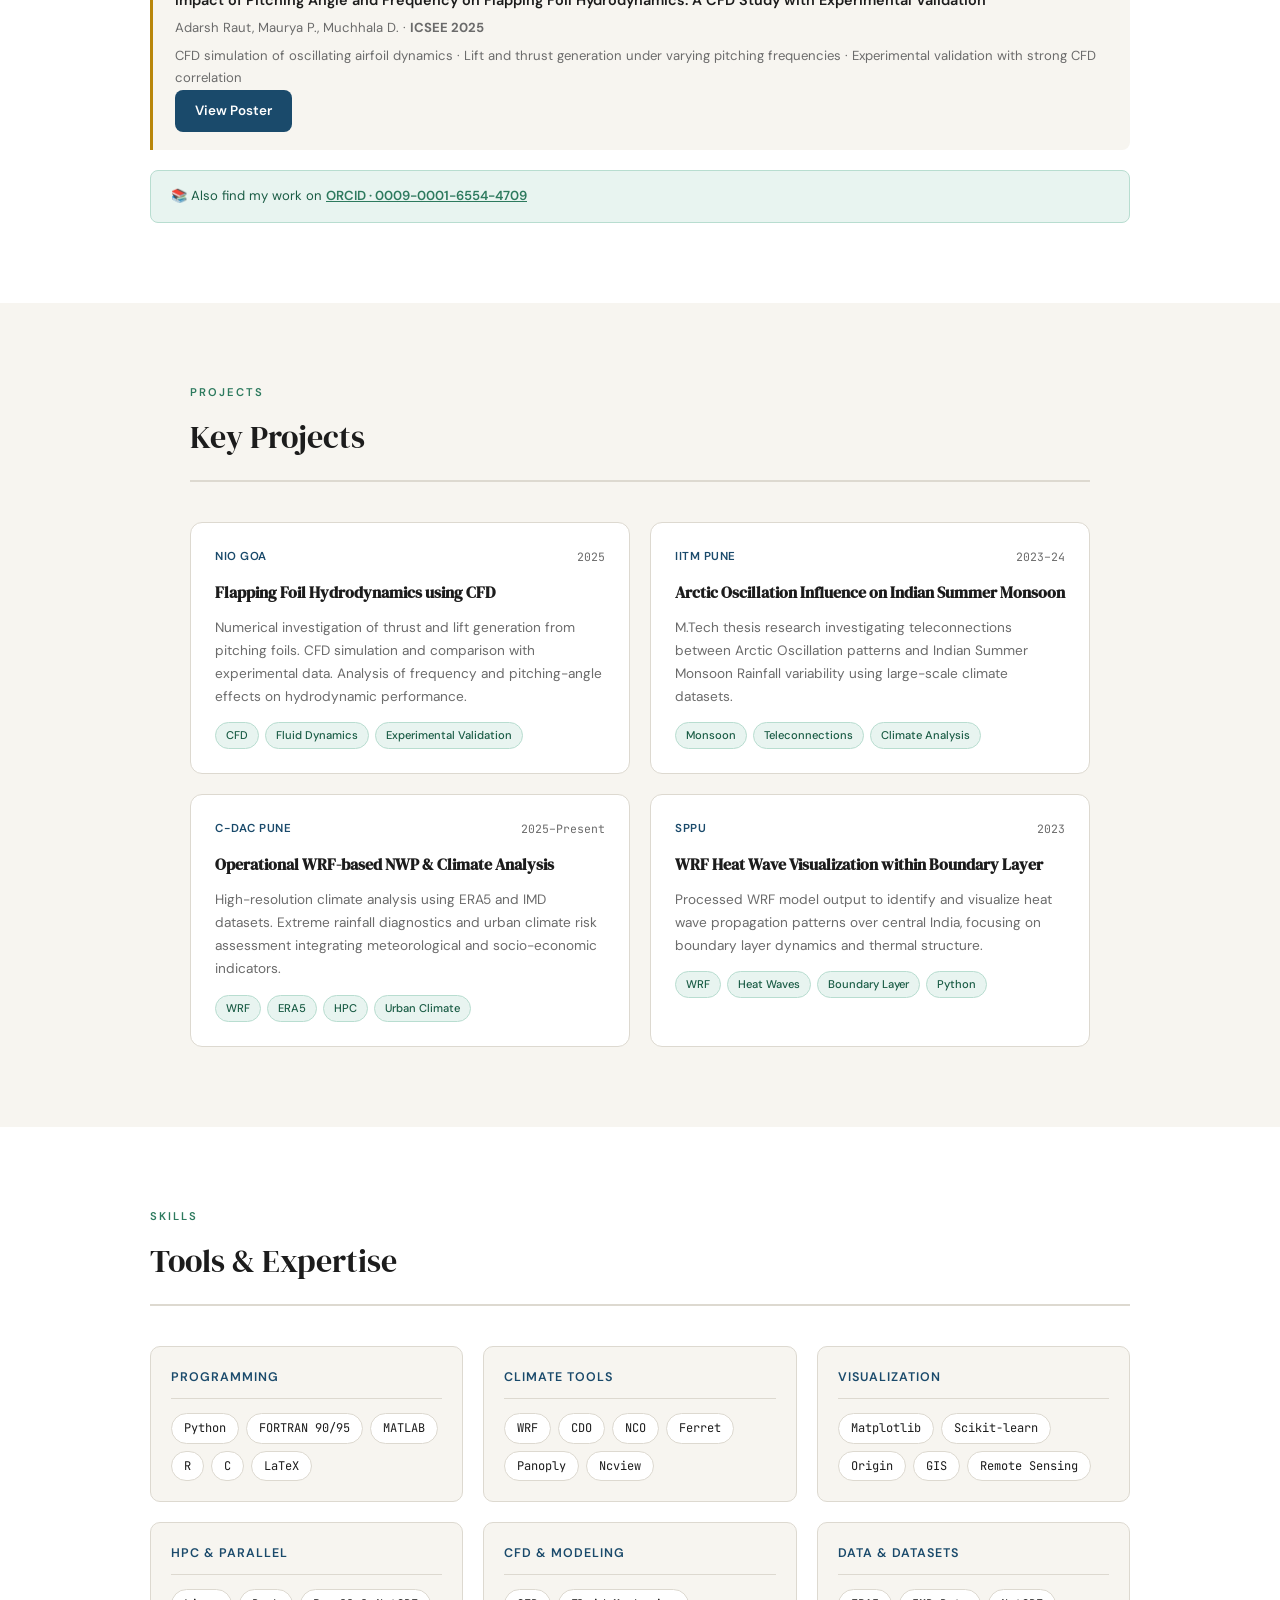
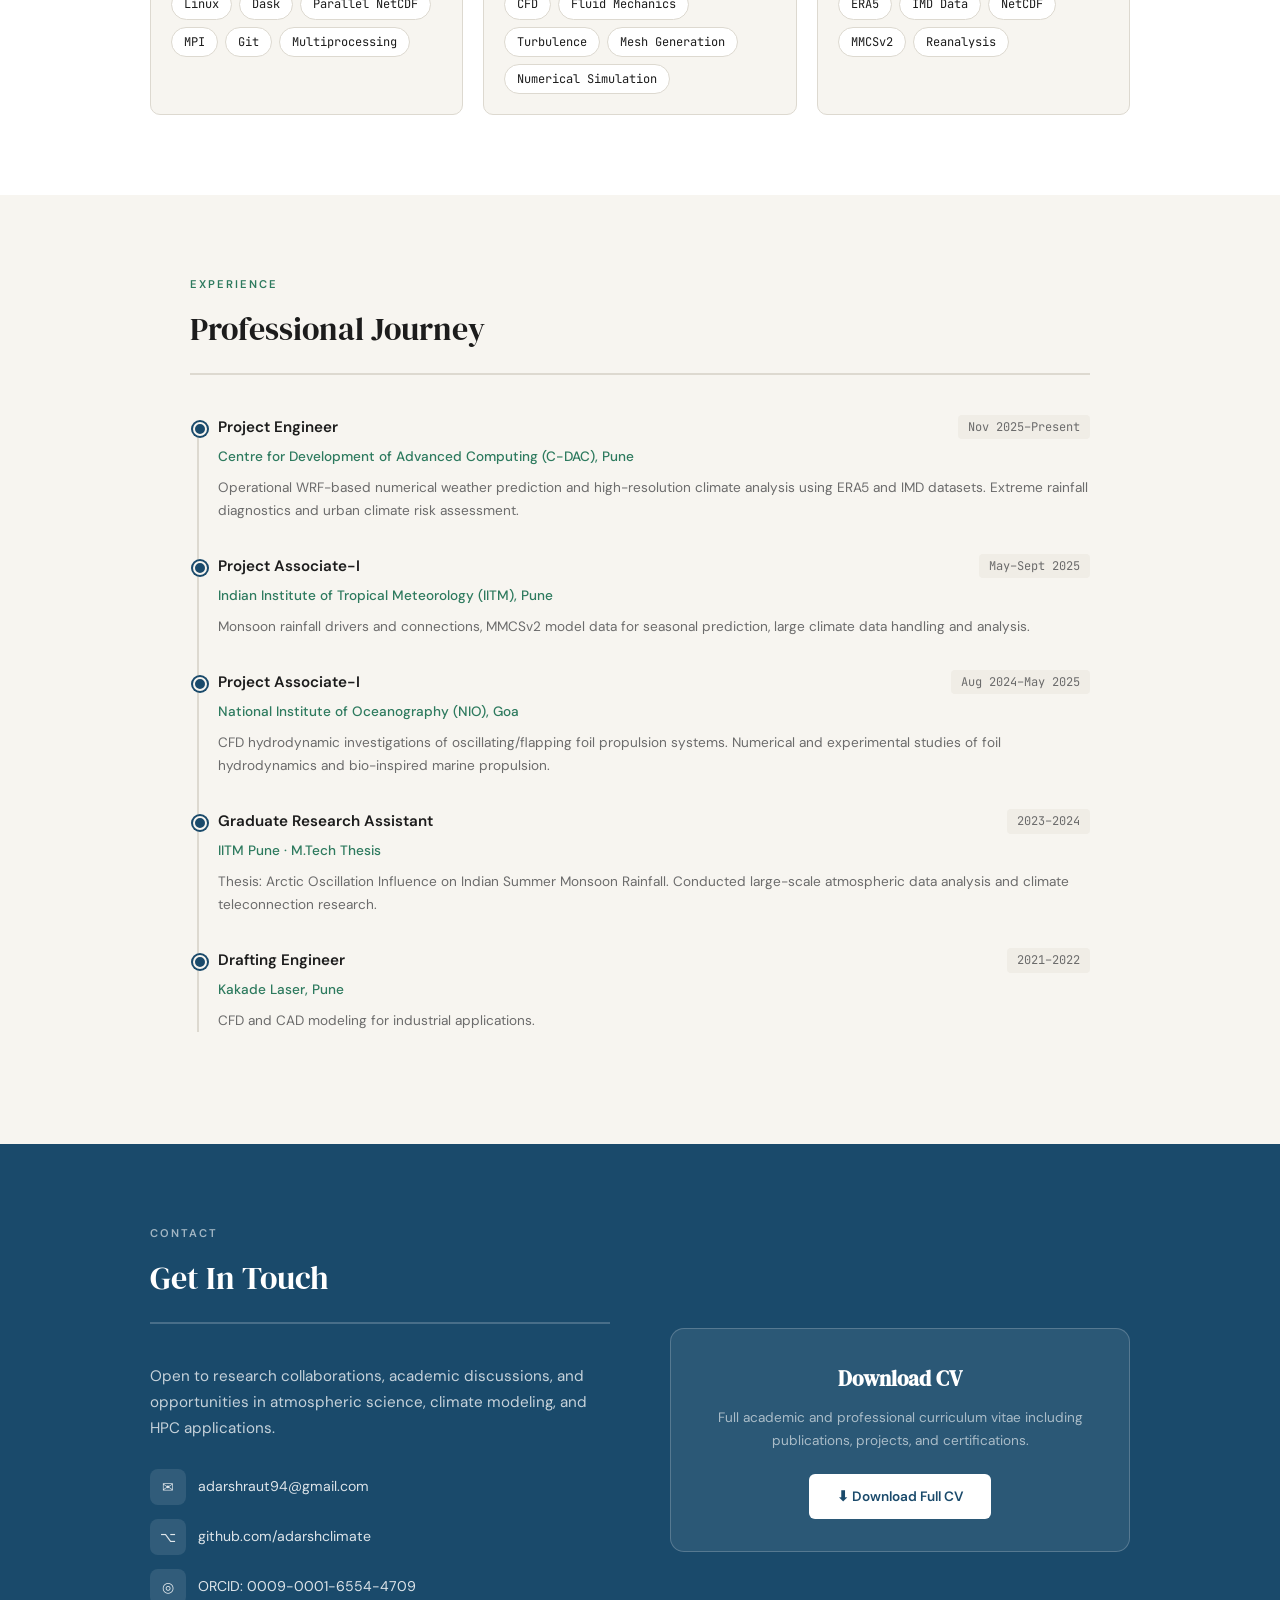
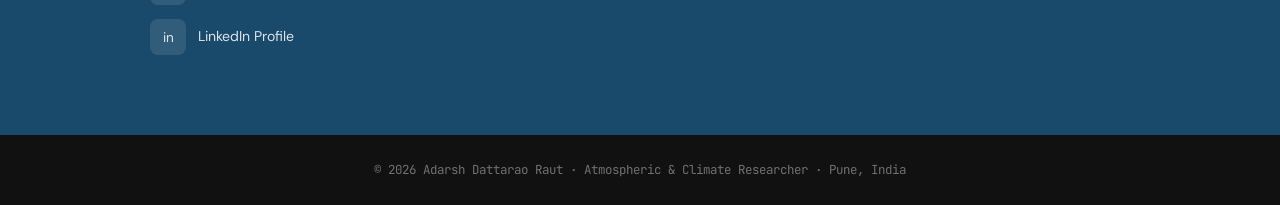
==== commit d34312fe: "Make hero background full-width and cover the viewport" ====
--- a/index.html
+++ b/index.html
@@ -81,12 +81,16 @@
 /* HERO */
 #hero{
     height:100vh;
-    width:100%;
+    width:100vw;
+    max-width:none;
+    margin:0 calc(50% - 50vw);
+    padding:0;
 
     background-image:url("photo1.png");
     background-size:cover;
-    background-position:center;
+    background-position:center center;
     background-repeat:no-repeat;
+    transition: background-image 0.8s ease-in-out;
 
     position:relative;
     display:flex;
@@ -980,5 +984,21 @@
   © 2026 Adarsh Dattarao Raut · Atmospheric & Climate Researcher · Pune, India
 </footer>
 
+<script>
+  const heroImages = [
+    'photo1.png',
+    'website_bag1.png',
+    'website_bag2.png',
+    'website_bag3.png',
+    'website_bag4.png'
+  ];
+  let heroIndex = 0;
+  const hero = document.getElementById('hero');
+
+  setInterval(() => {
+    heroIndex = (heroIndex + 1) % heroImages.length;
+    hero.style.backgroundImage = `url("${heroImages[heroIndex]}")`;
+  }, 4000);
+</script>
 </body>
 </html>
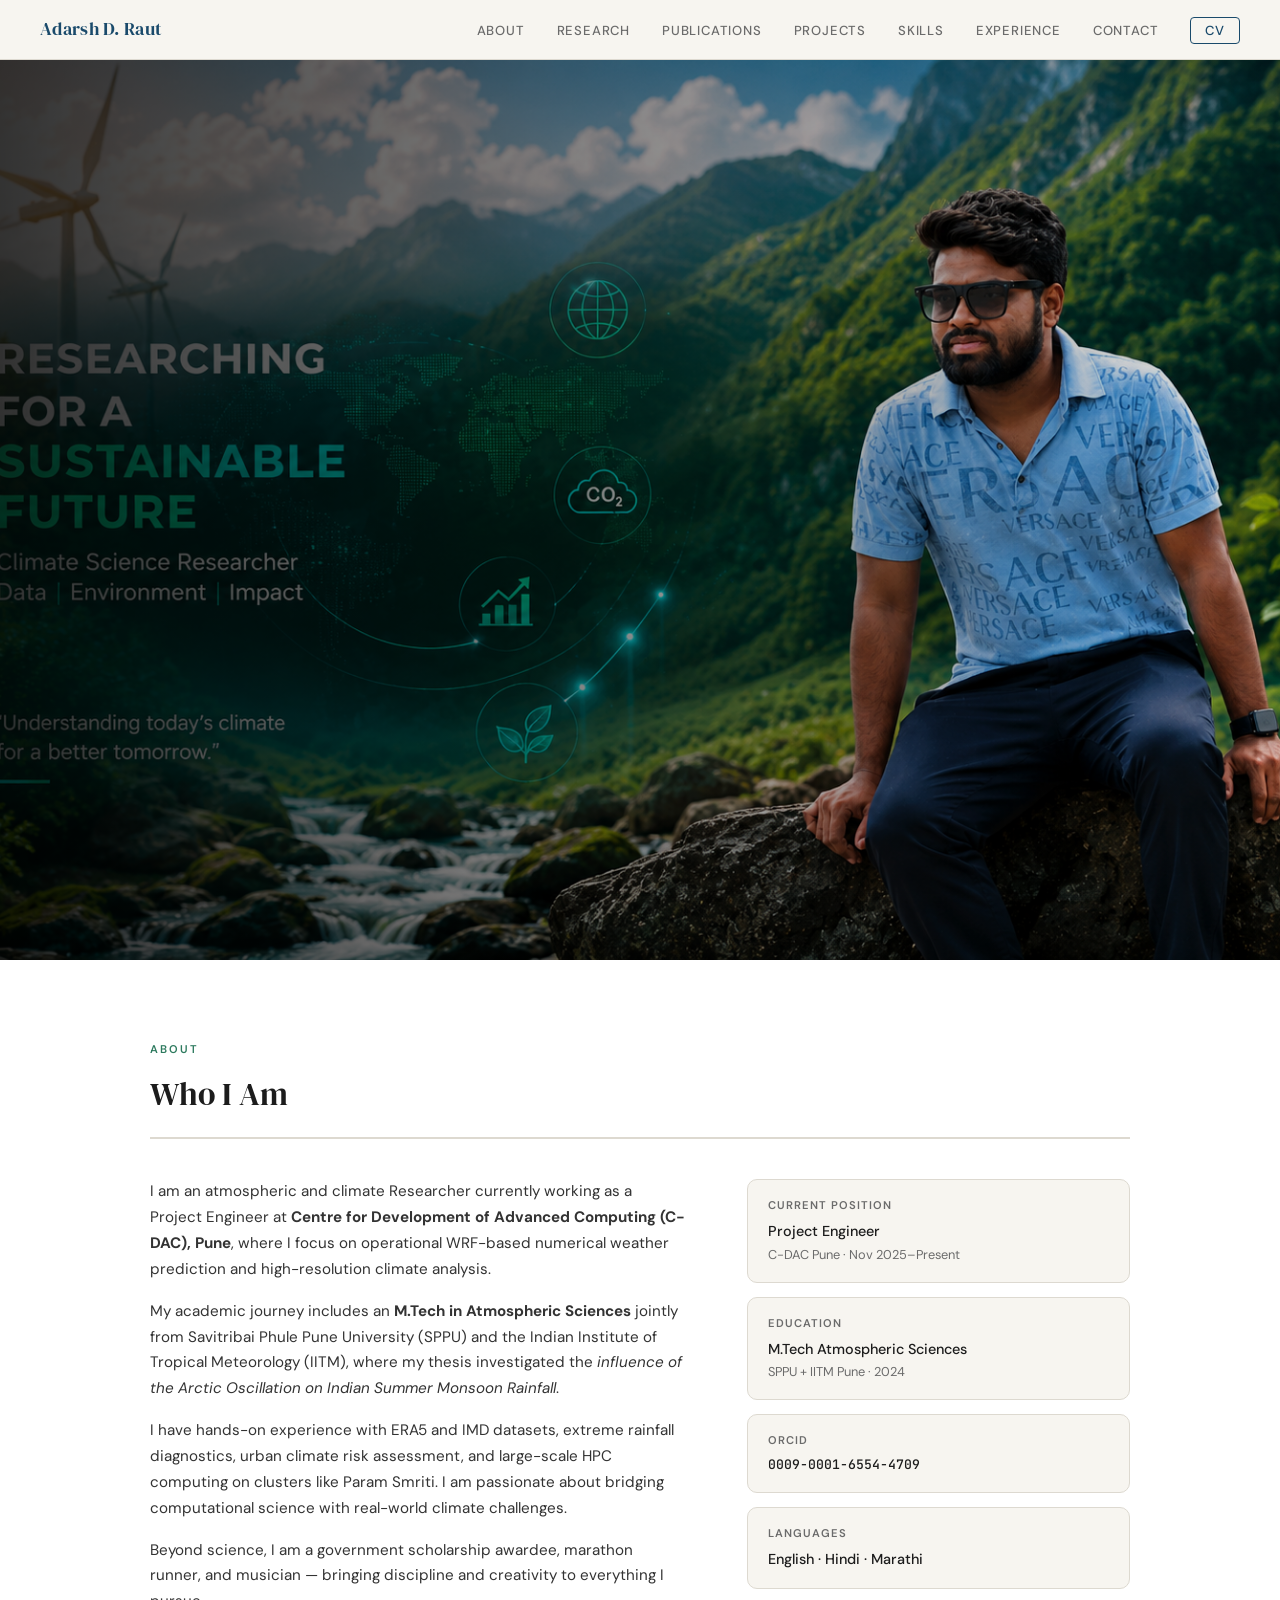
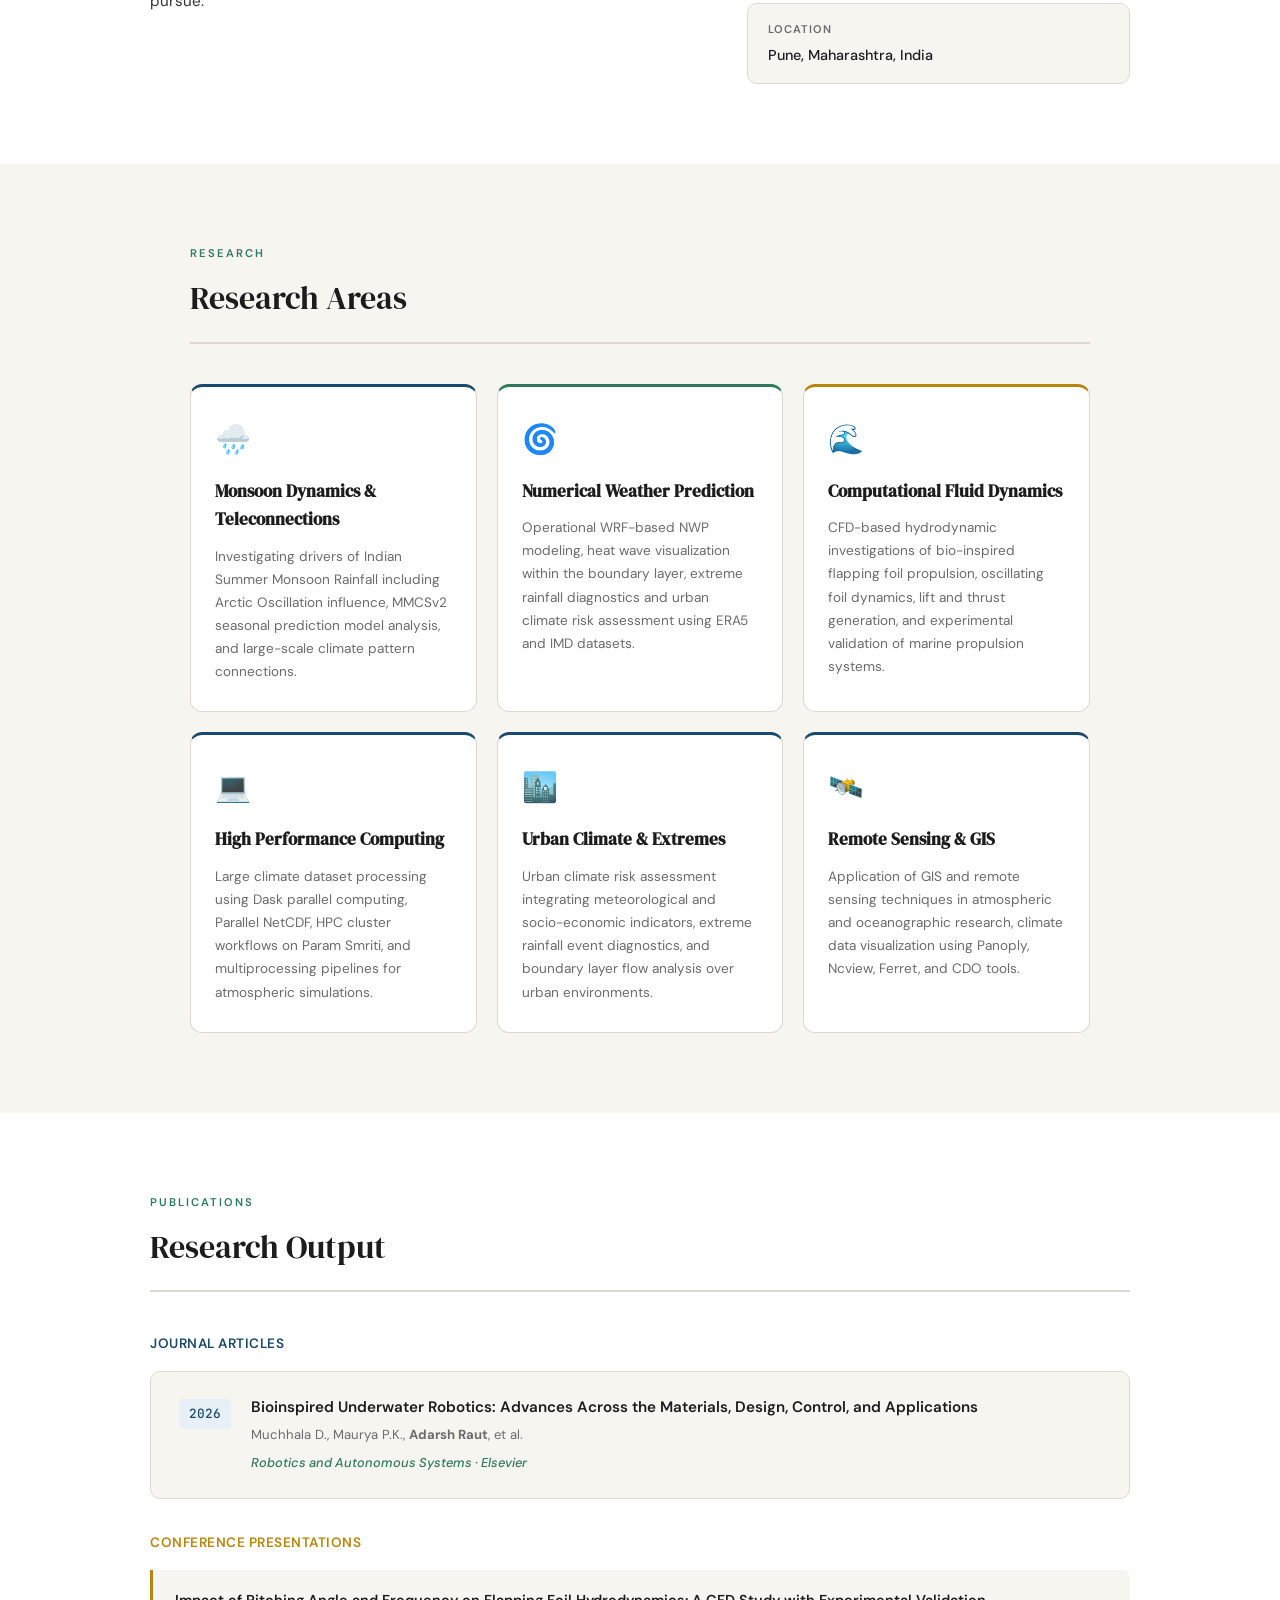
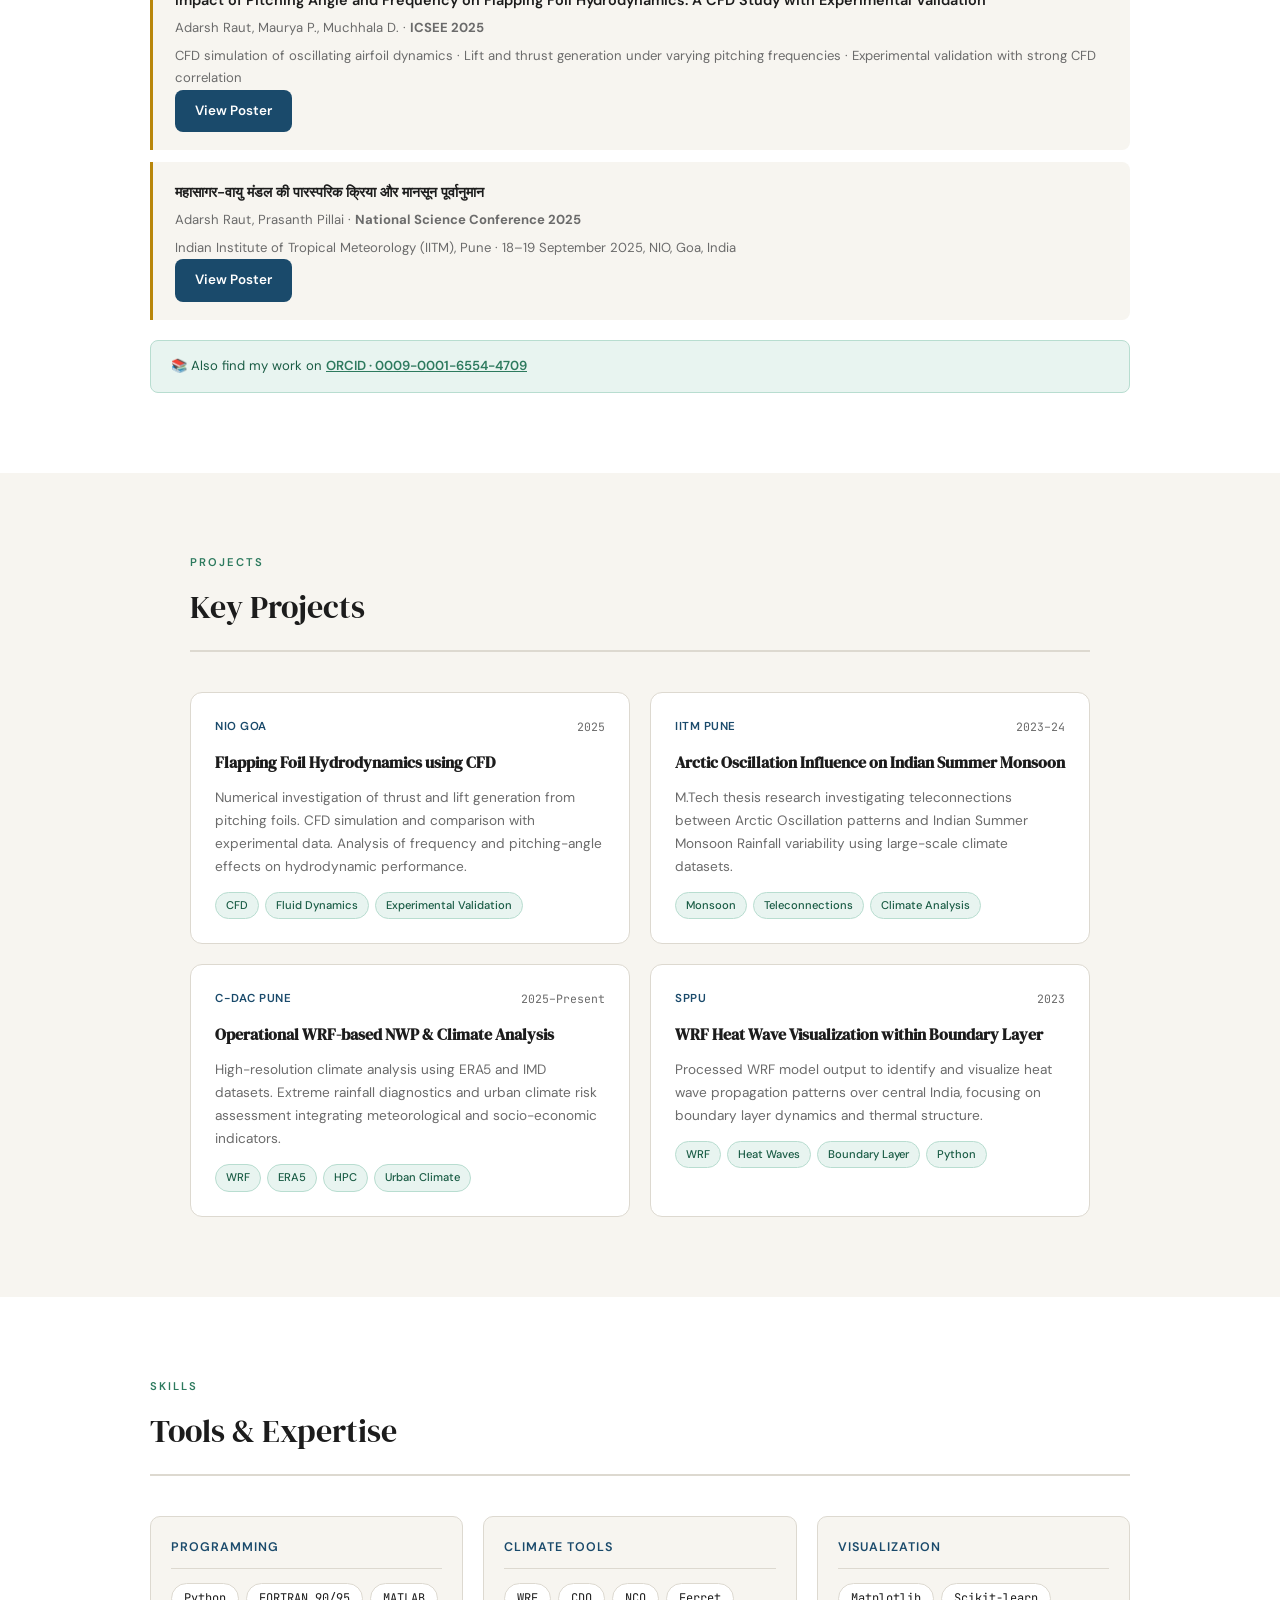
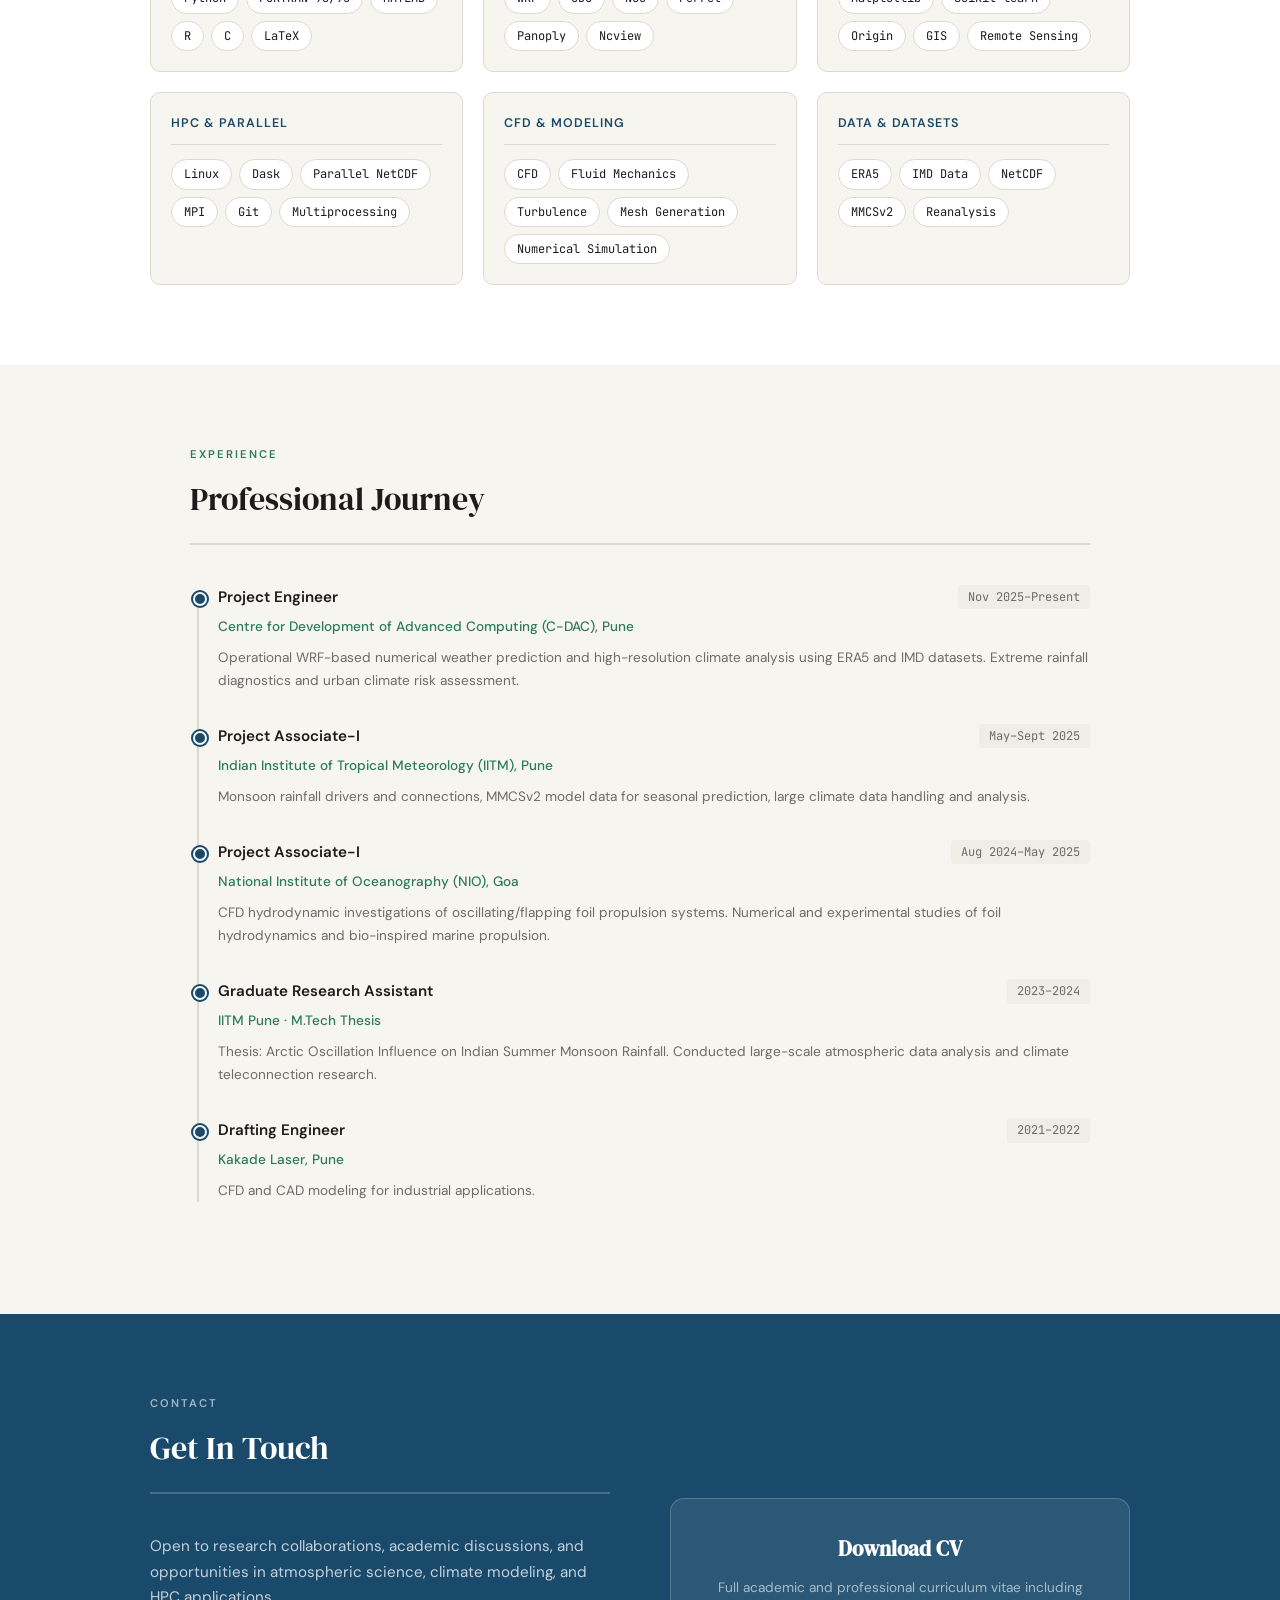
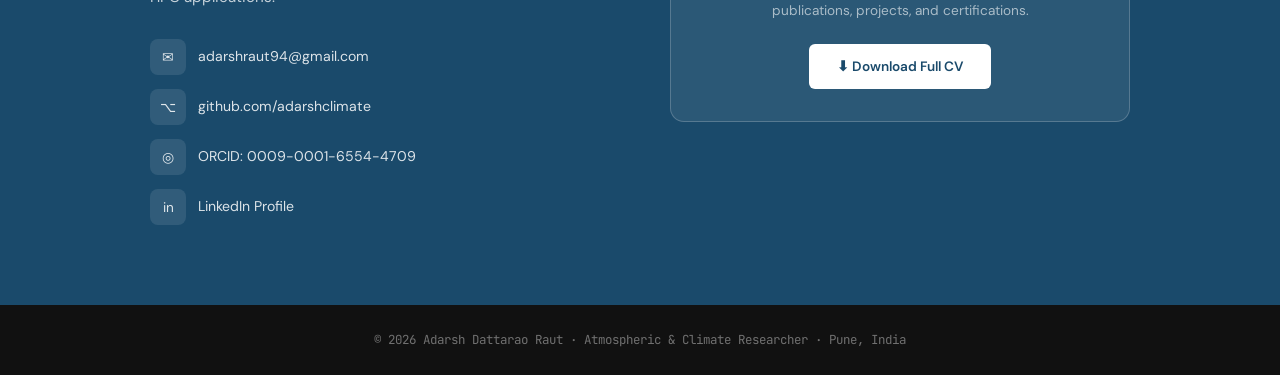
==== commit 1a16ecab: "Add National Science Conference 2025 presentation with poster link" ====
--- a/index.html
+++ b/index.html
@@ -745,6 +745,13 @@
       <a href="ICSEE 2025 poster Adarsh.pdf" target="_blank" class="btn-primary">View Poster</a>
     </div>
 
+    <div class="conf-item">
+      <h4>महासागर-वायु मंडल की पारस्परिक क्रिया और मानसून पूर्वानुमान</h4>
+      <p>Adarsh Raut, Prasanth Pillai · <strong>National Science Conference 2025</strong></p>
+      <p style="margin-top:6px;">Indian Institute of Tropical Meteorology (IITM), Pune · 18–19 September 2025, NIO, Goa, India</p>
+      <a href="NS_NIO_GOA.pdf" target="_blank" class="btn-primary">View Poster</a>
+    </div>
+
     <div style="margin-top:20px; background:var(--tag-bg); border:1px solid #b8ddd0; border-radius:8px; padding:14px 20px;">
       <p style="font-size:0.82rem; color:var(--tag-text);">
         &#128218; Also find my work on 
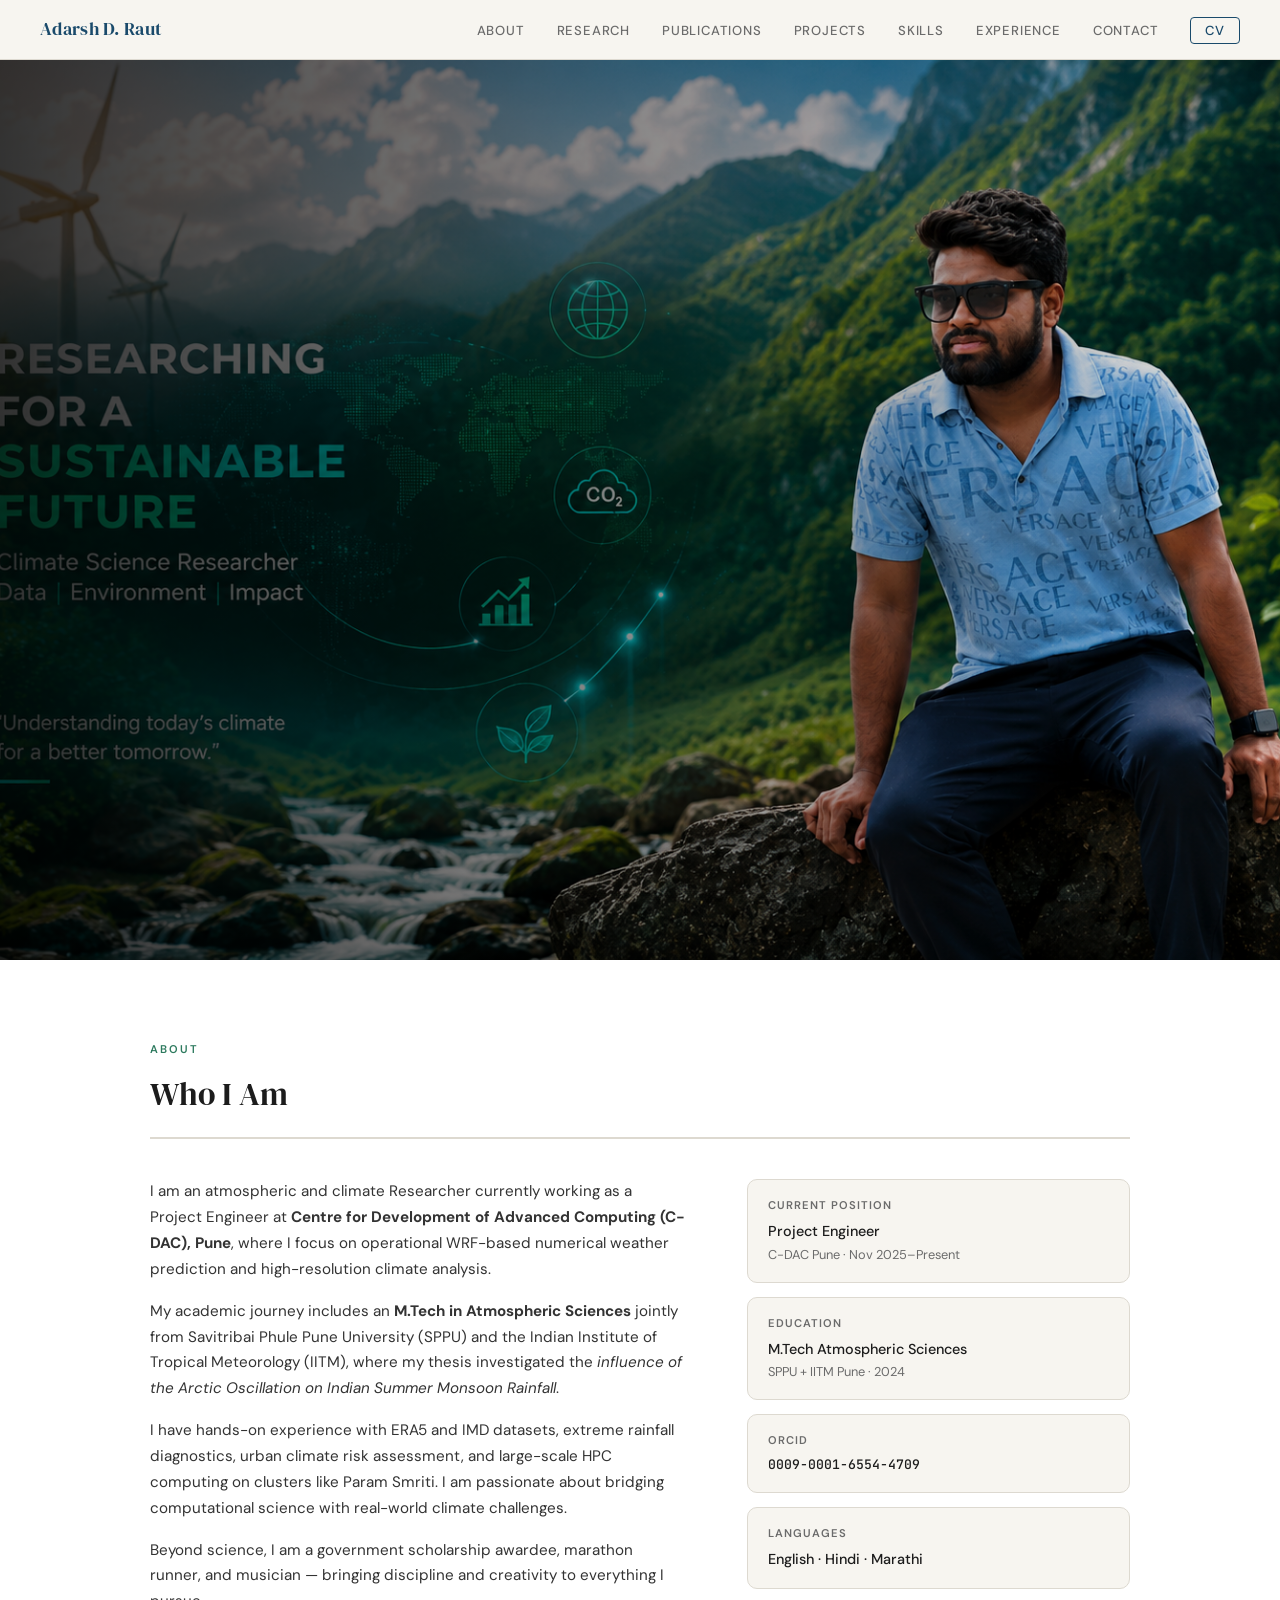
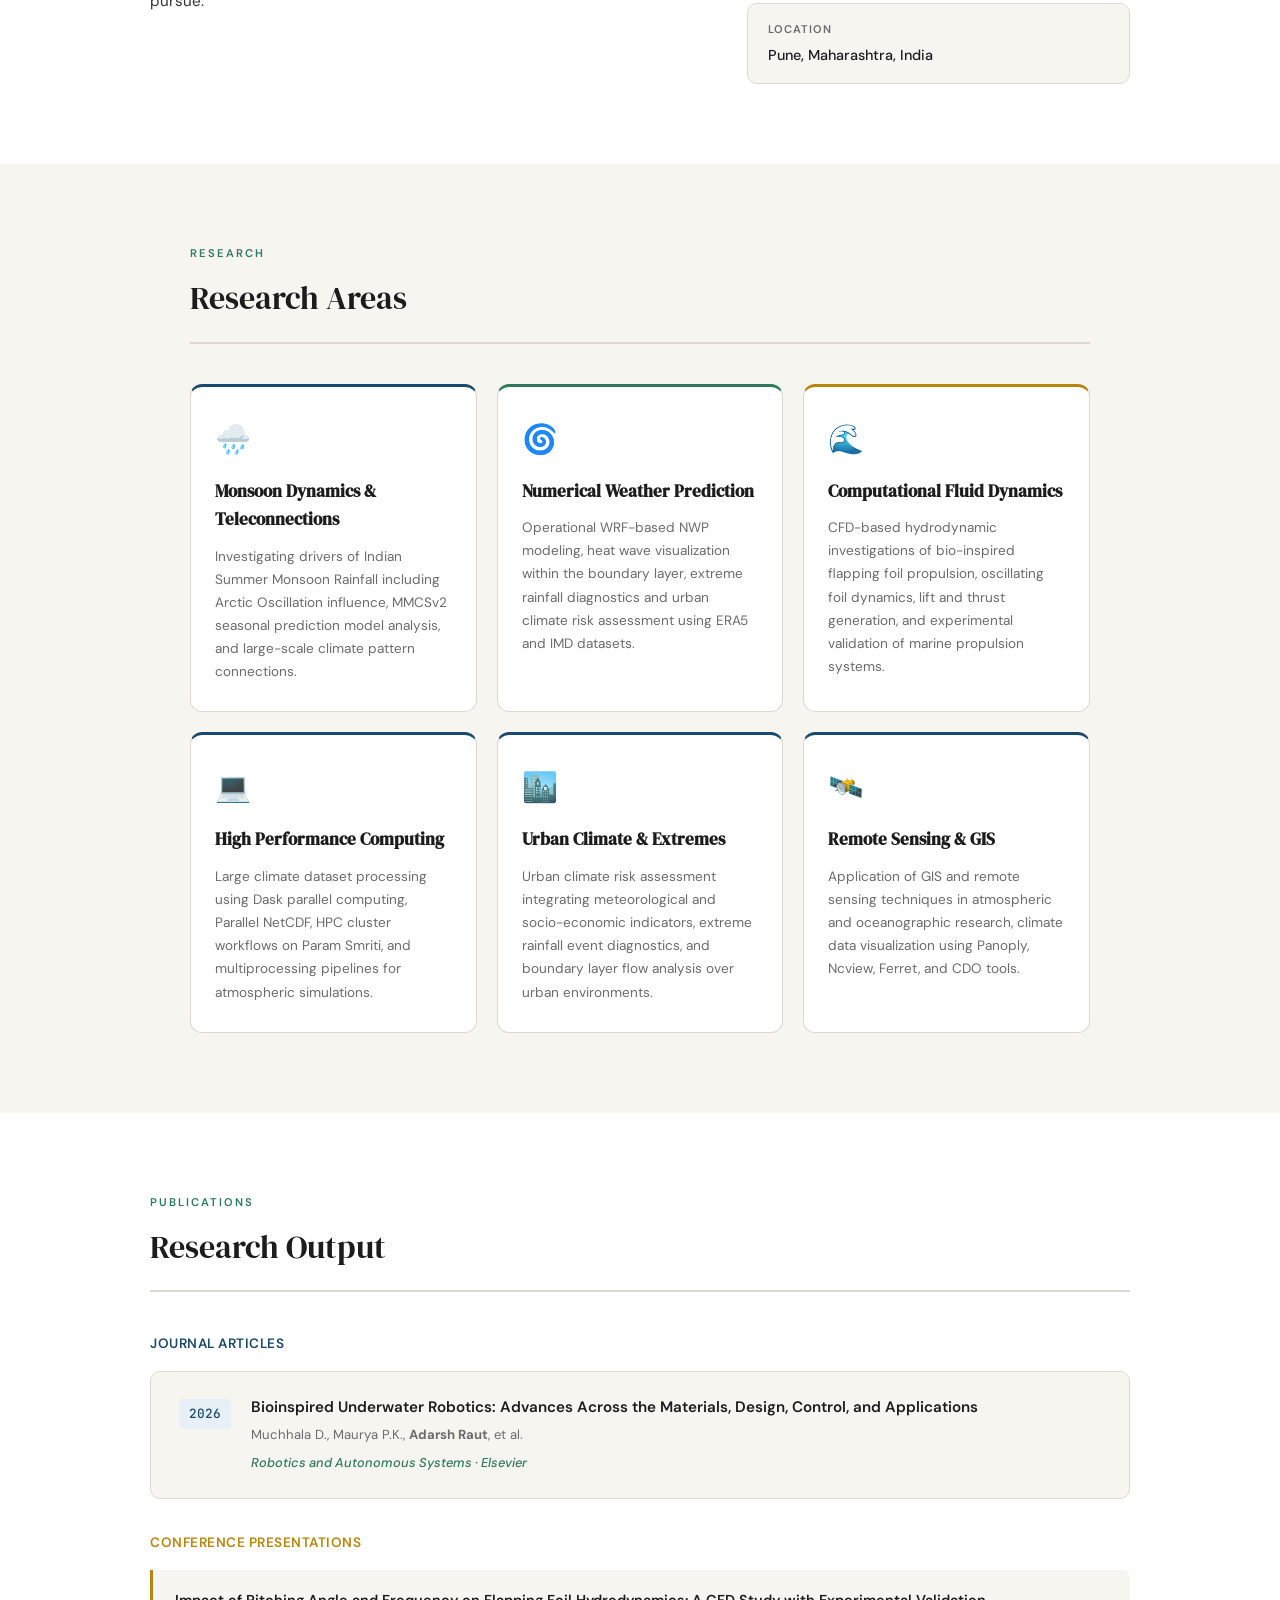
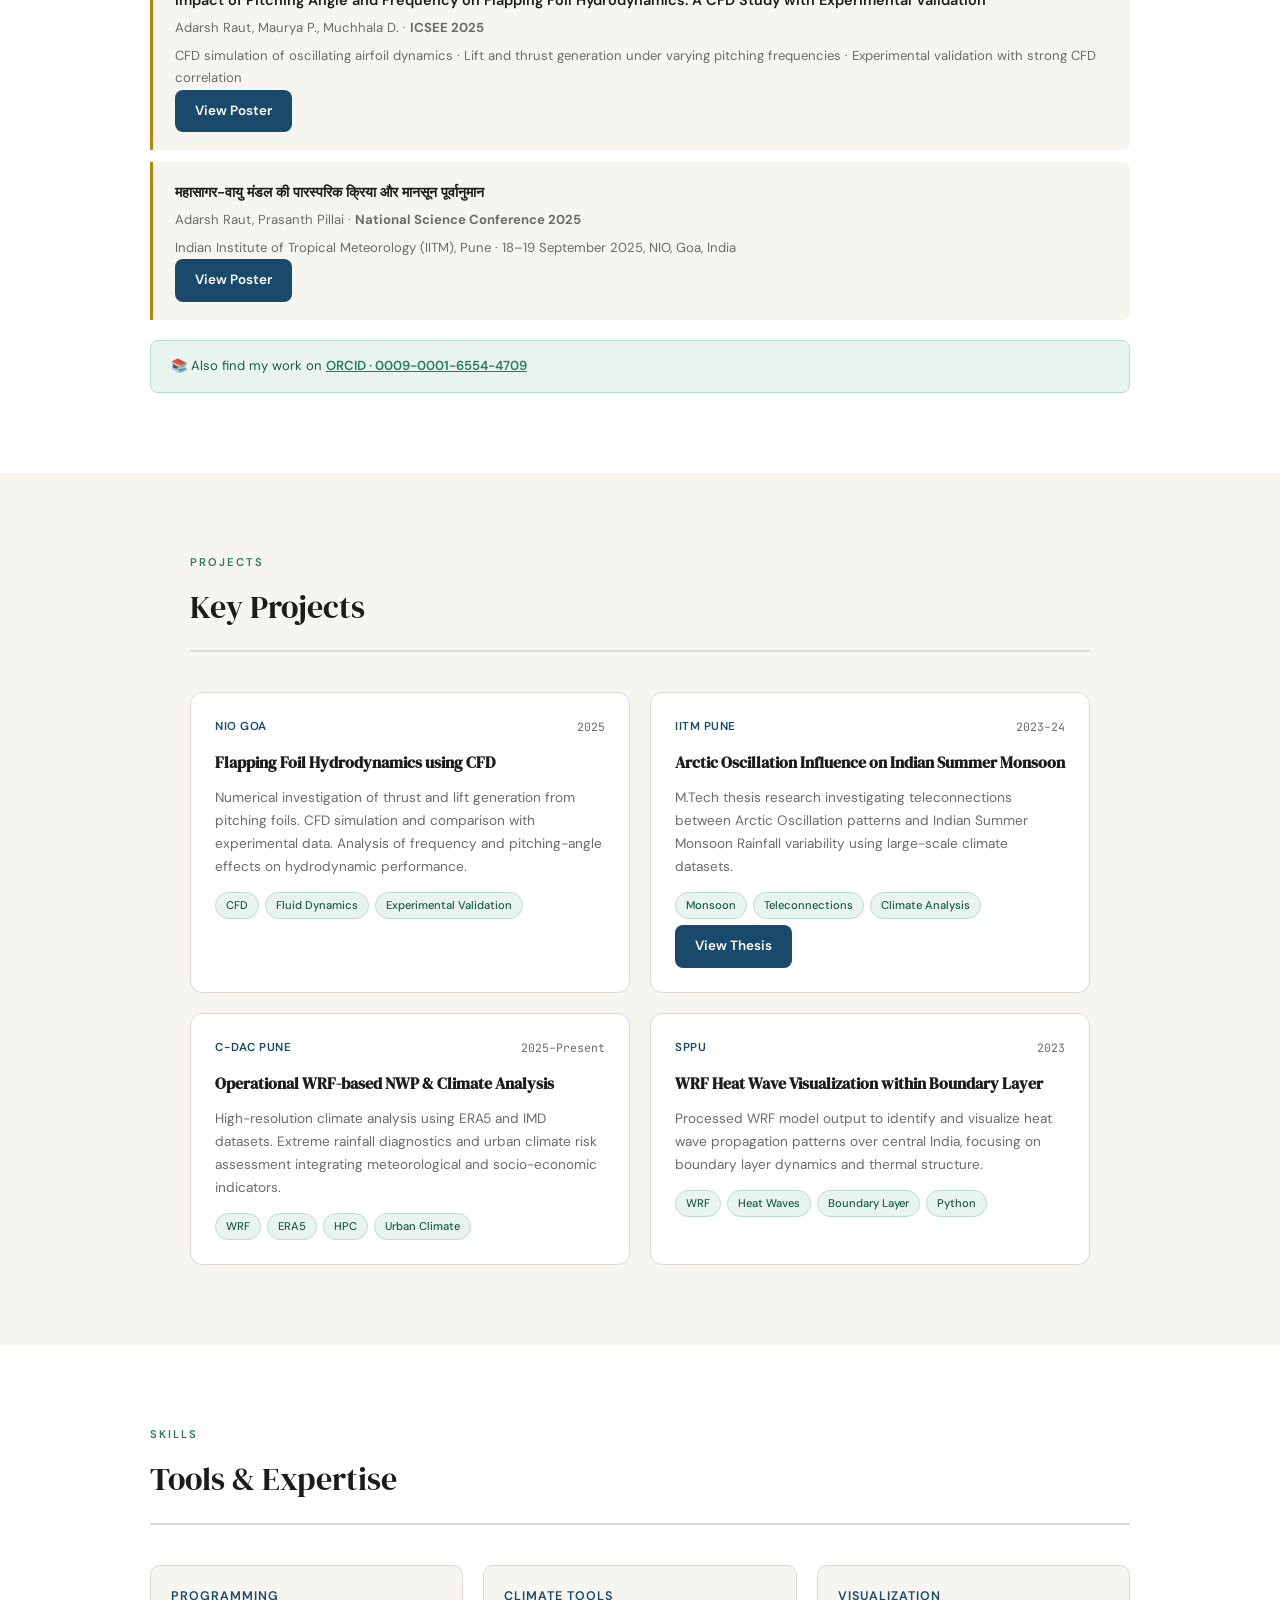
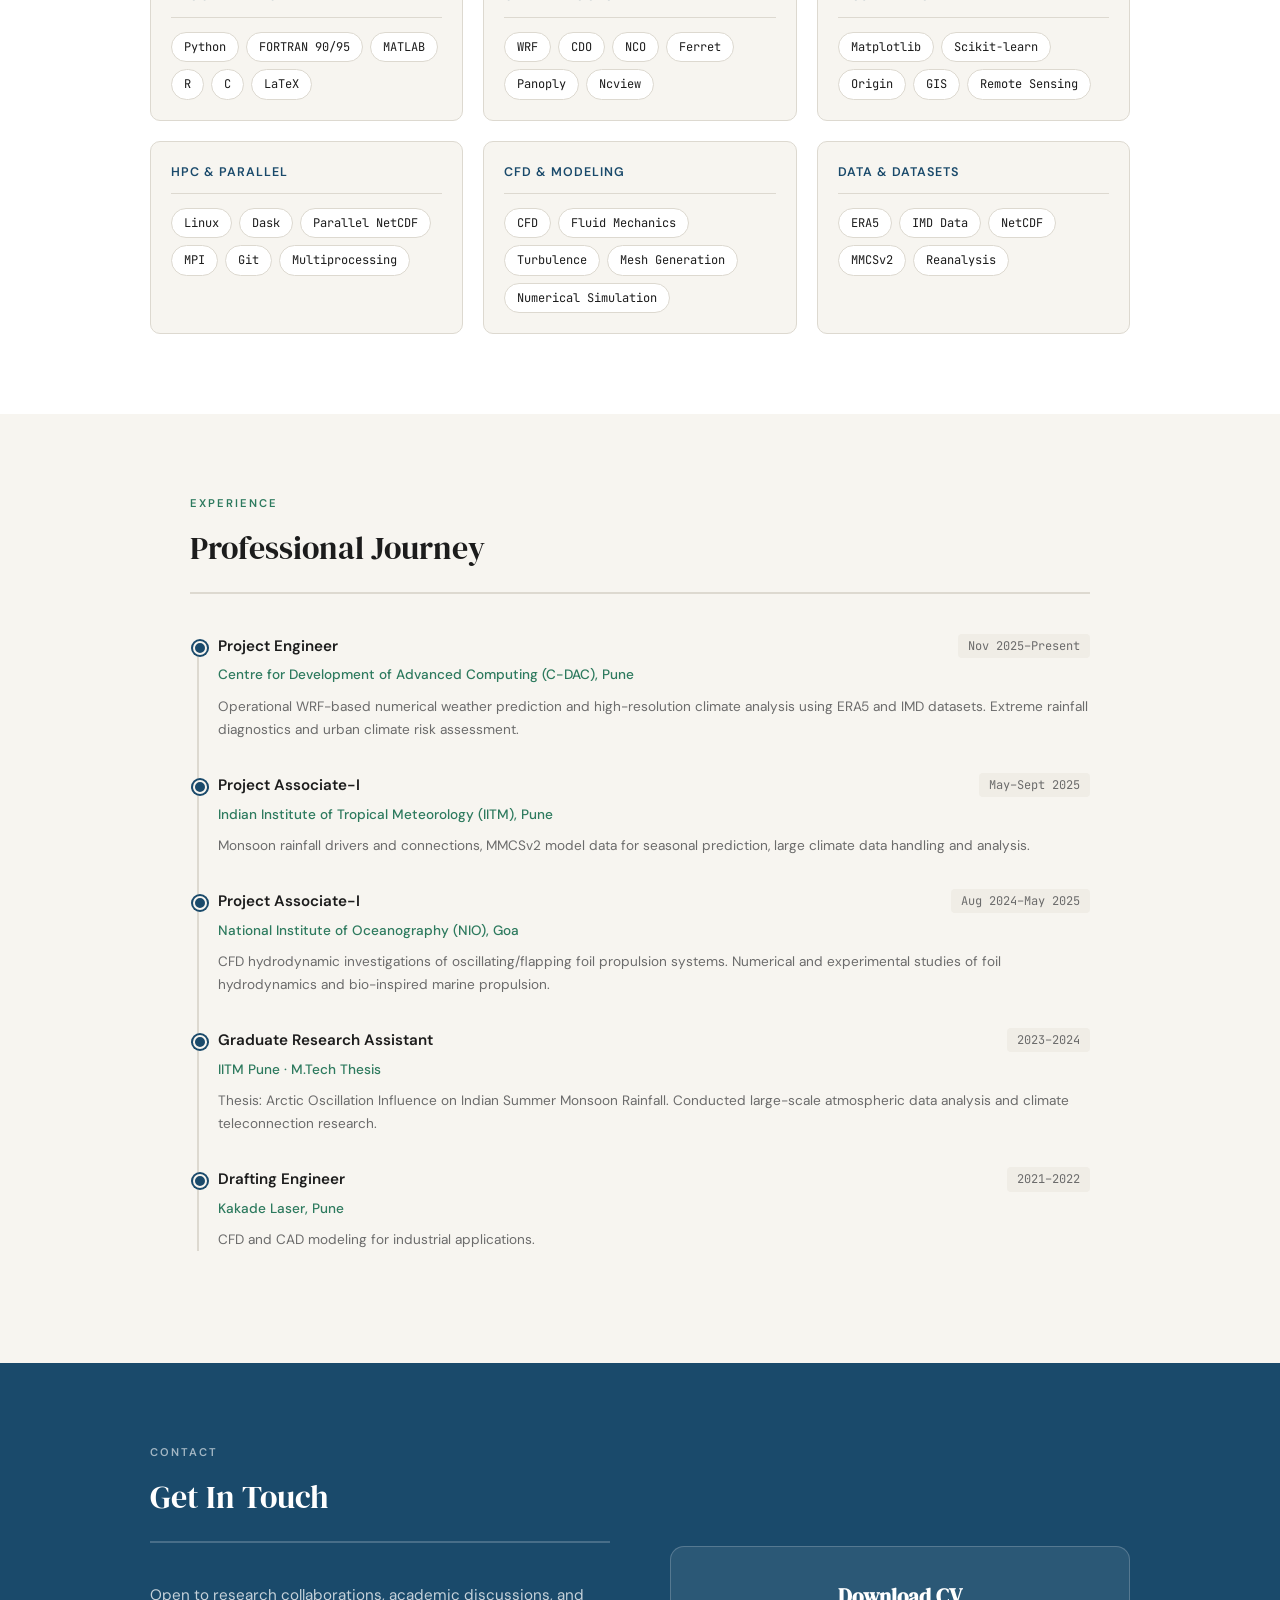
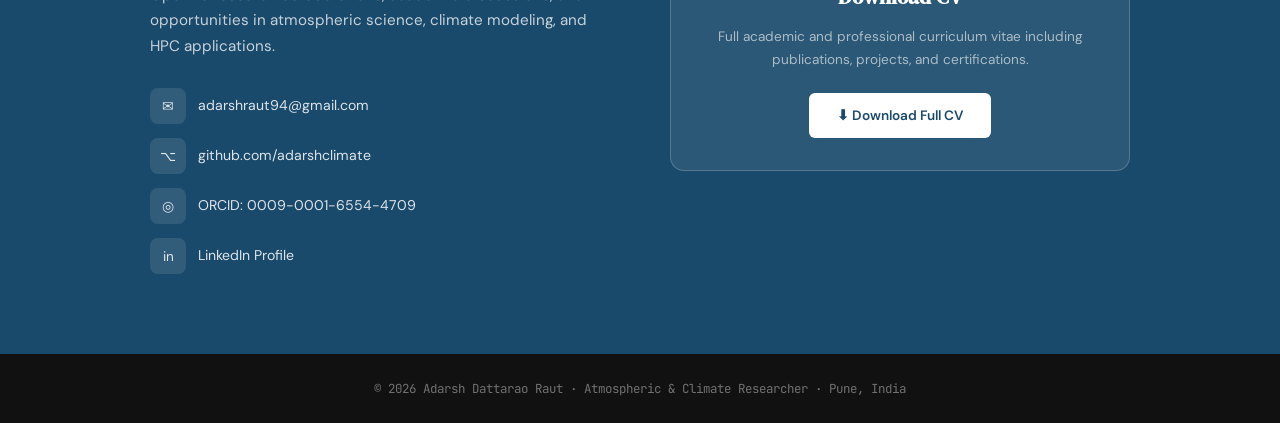
==== commit 584be16f: "Add thesis link to Arctic Oscillation project" ====
--- a/index.html
+++ b/index.html
@@ -791,6 +791,7 @@
         <span class="tag">Monsoon</span>
         <span class="tag">Teleconnections</span>
         <span class="tag">Climate Analysis</span>
+        <a href="Adarsh_Prjt_Rept_Jan_May_2024%20(2).pdf" target="_blank" class="btn-primary">View Thesis</a>
       </div>
     </div>
 
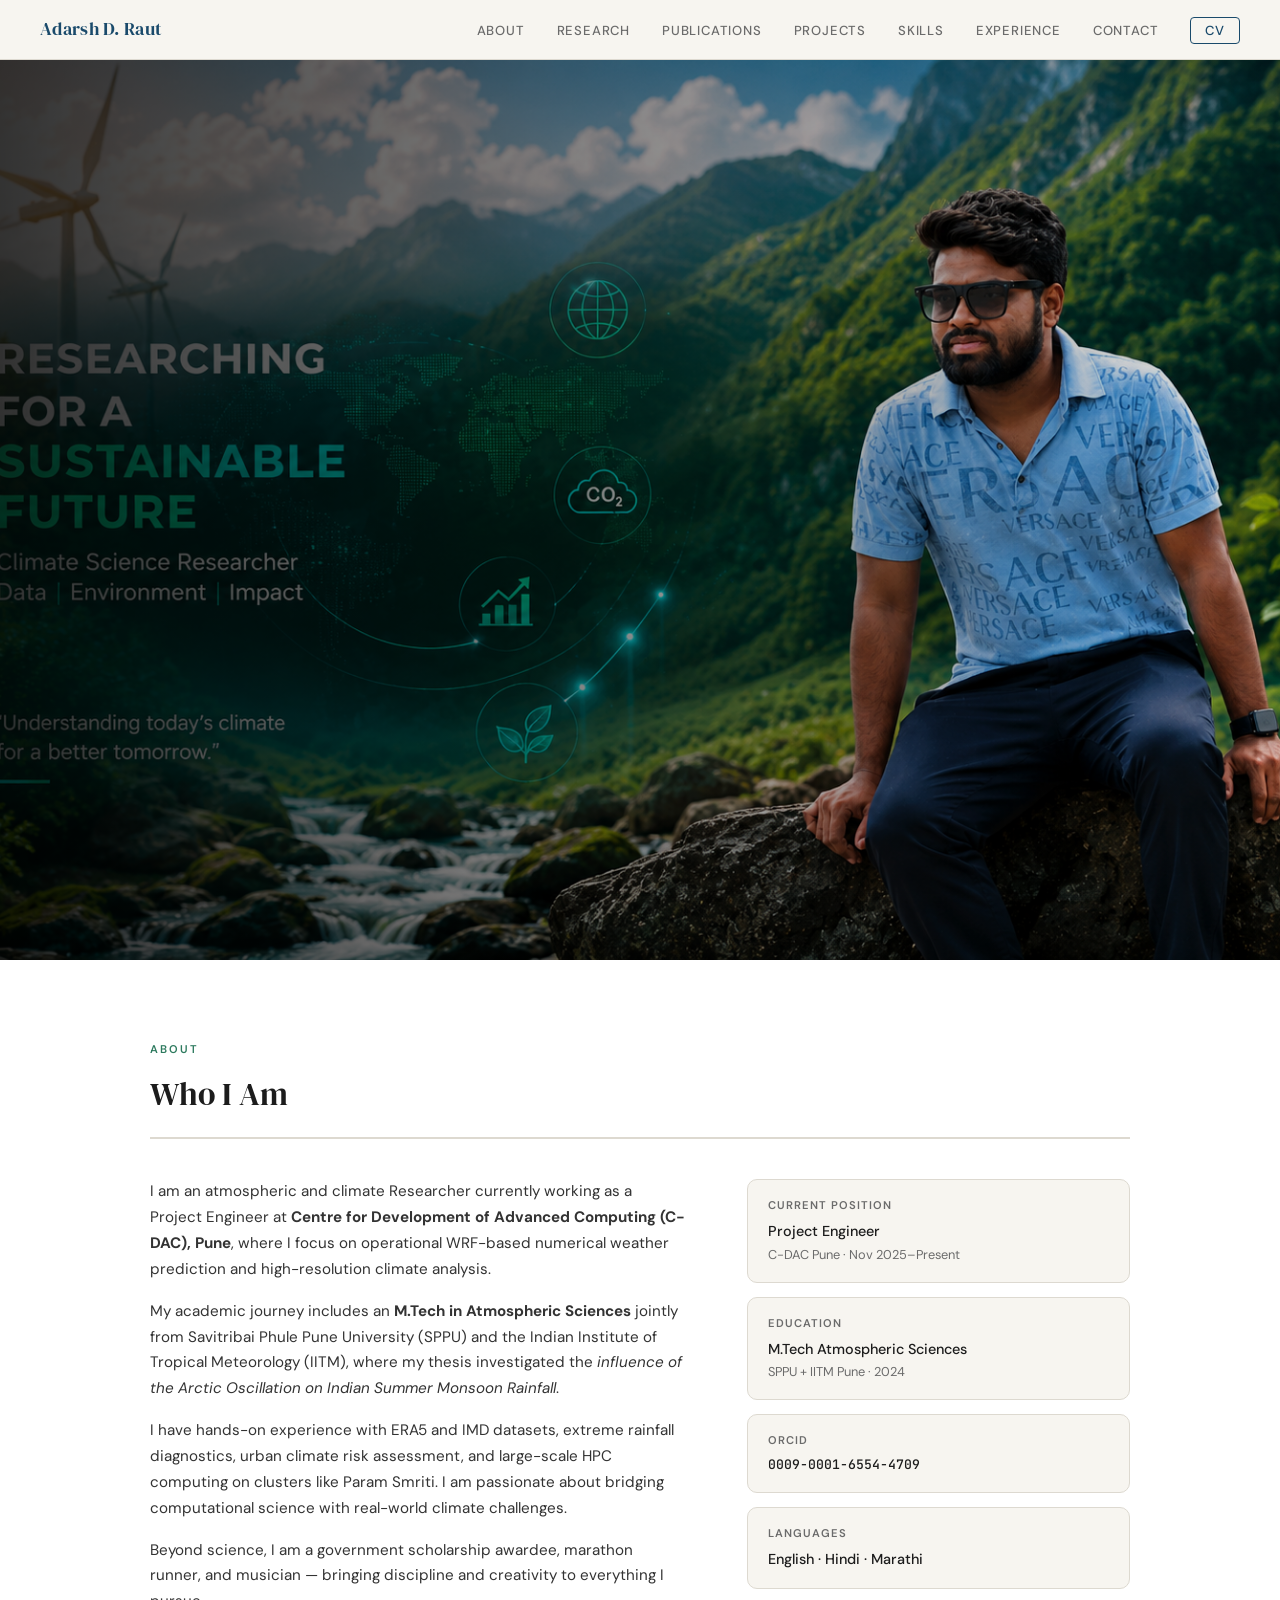
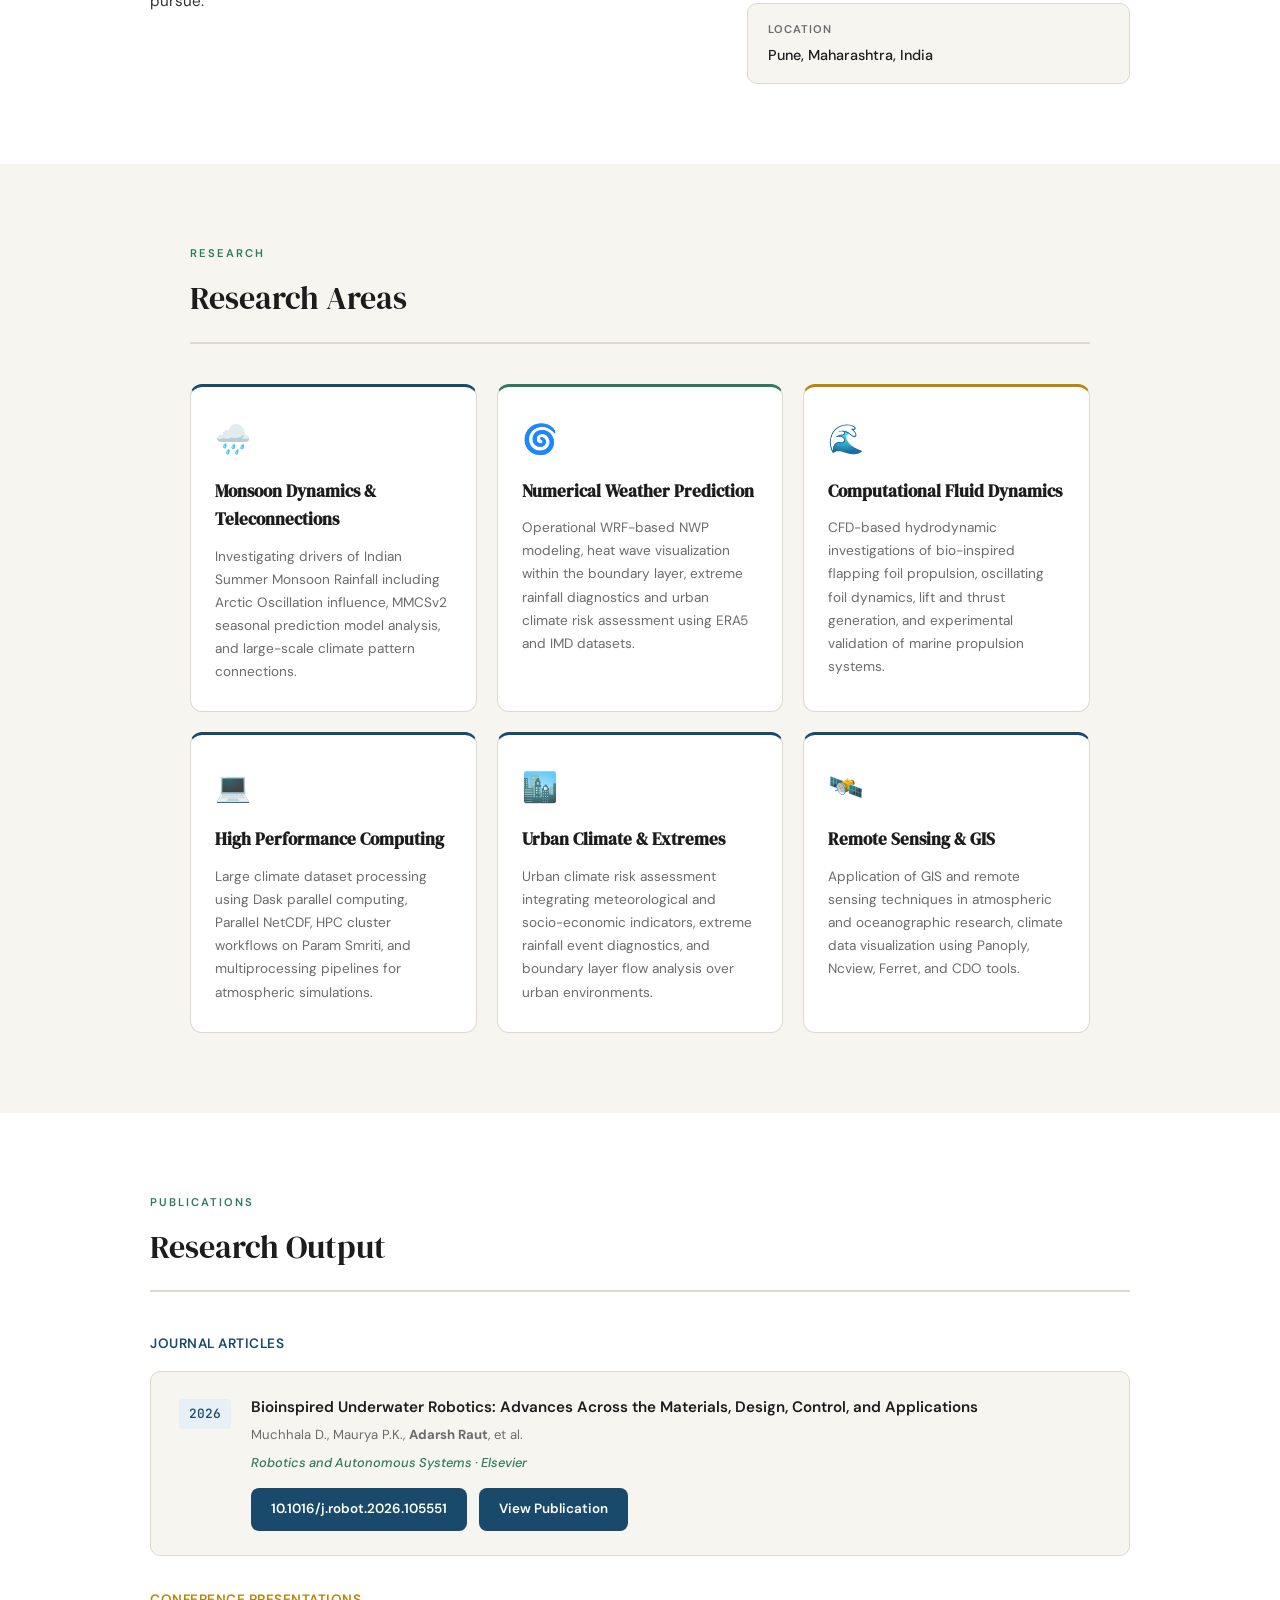
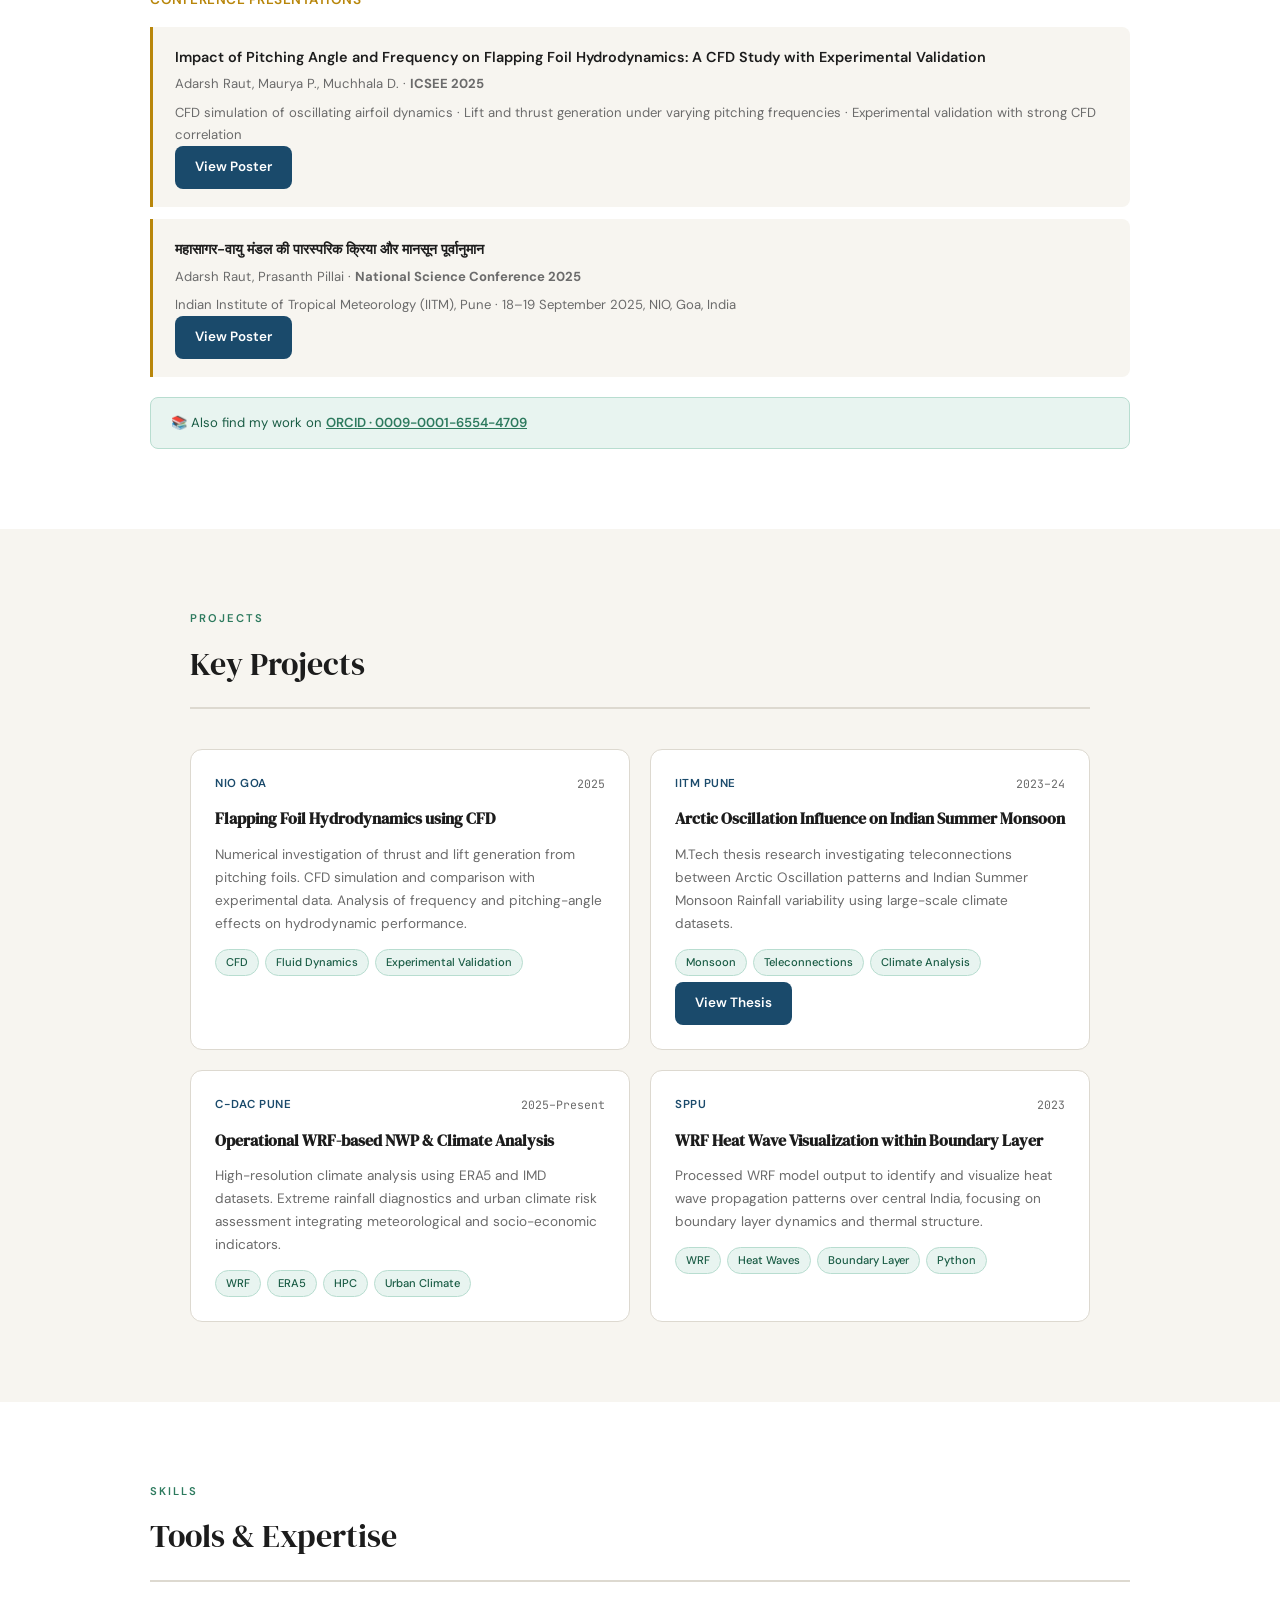
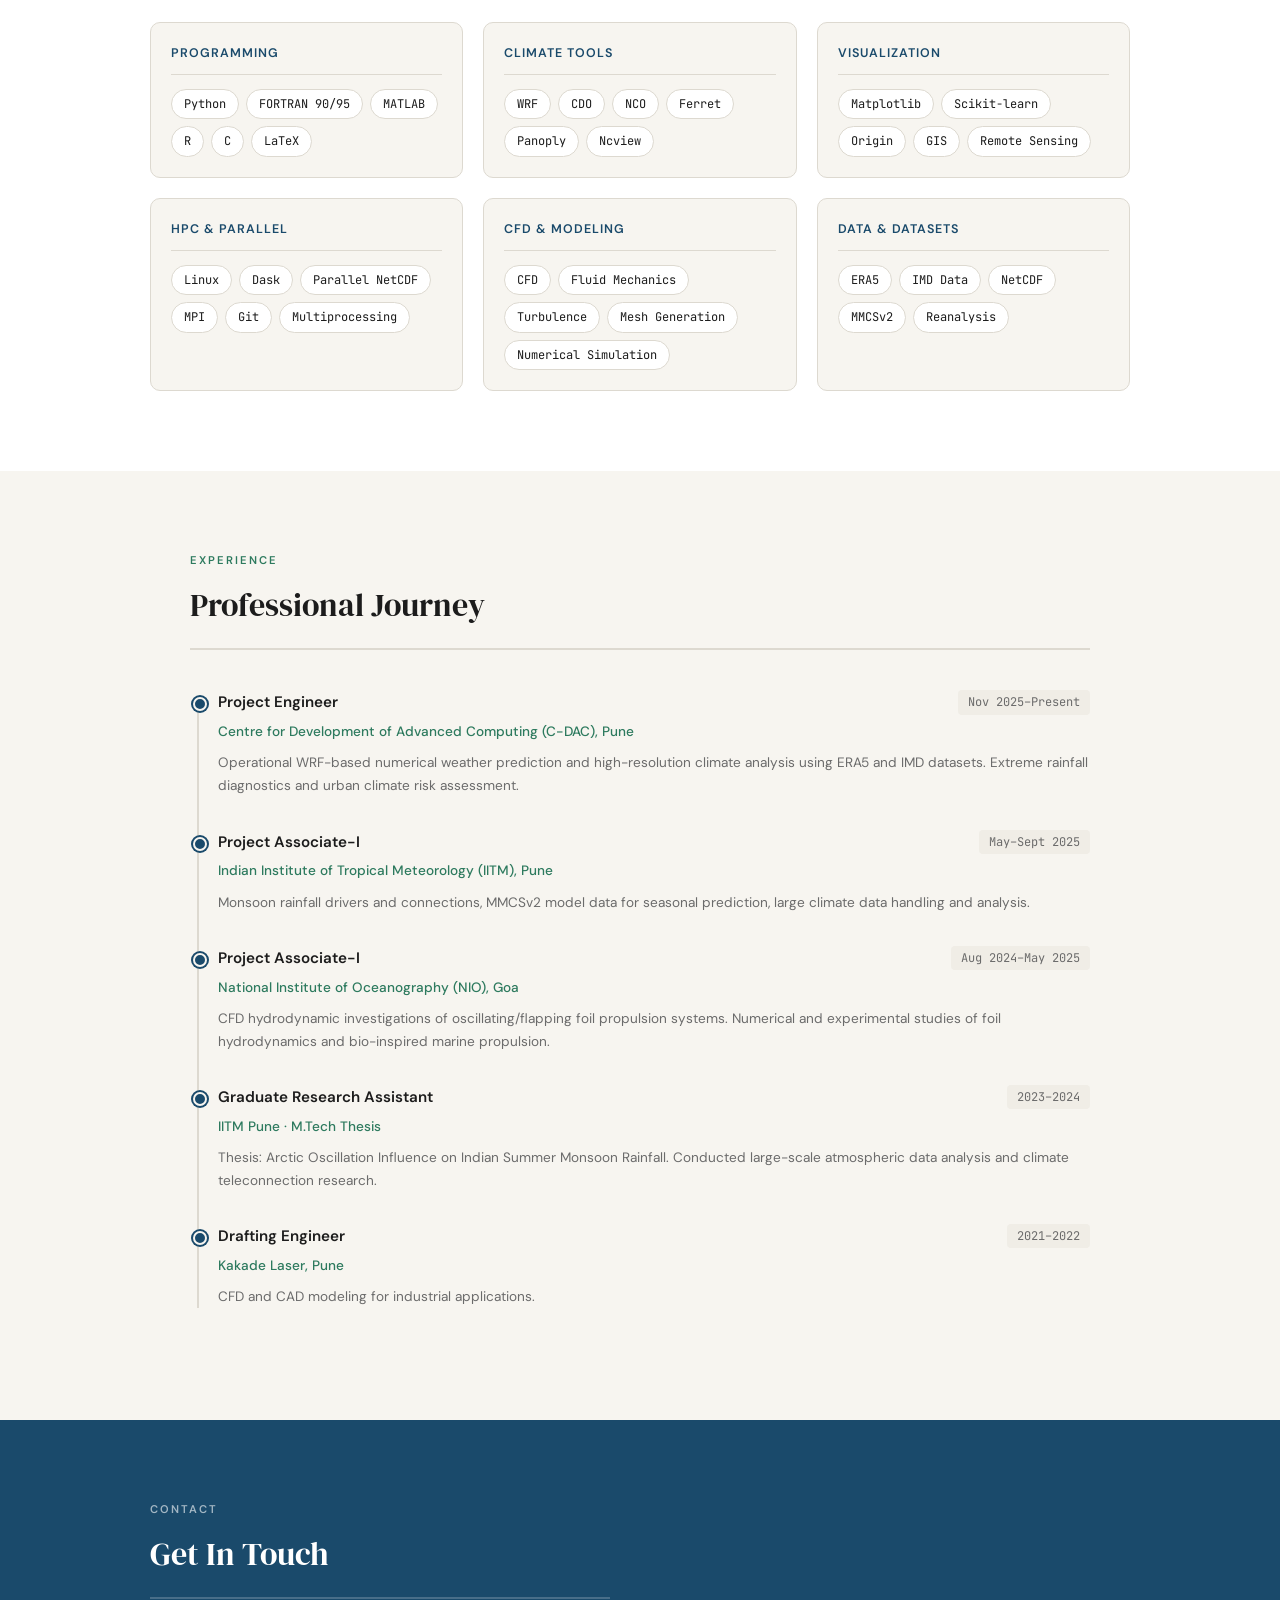
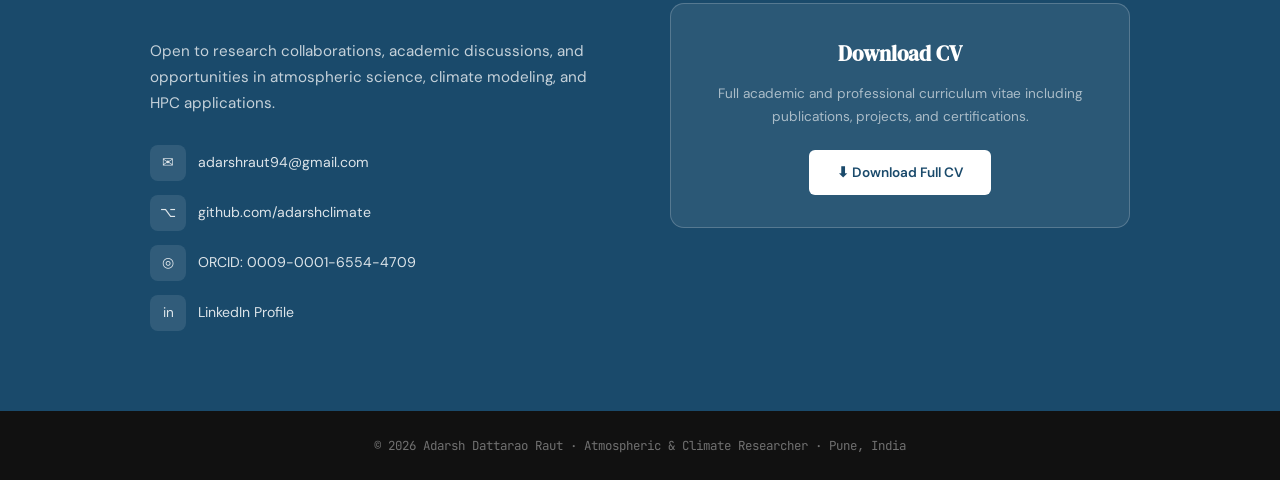
==== commit 62a37504: "Add DOI link and publication PDF button for robotics paper" ====
--- a/index.html
+++ b/index.html
@@ -733,6 +733,10 @@
         <h4>Bioinspired Underwater Robotics: Advances Across the Materials, Design, Control, and Applications</h4>
         <div class="authors">Muchhala D., Maurya P.K., <strong>Adarsh Raut</strong>, et al.</div>
         <div class="journal">Robotics and Autonomous Systems · Elsevier</div>
+        <div style="margin-top:14px; display:flex; flex-wrap:wrap; gap:12px; align-items:center;">
+          <a href="https://doi.org/10.1016/j.robot.2026.105551" target="_blank" class="btn-primary">10.1016/j.robot.2026.105551</a>
+          <a href="1-s2.0-S092188902600223X-main.pdf" target="_blank" class="btn-primary">View Publication</a>
+        </div>
       </div>
     </div>
 
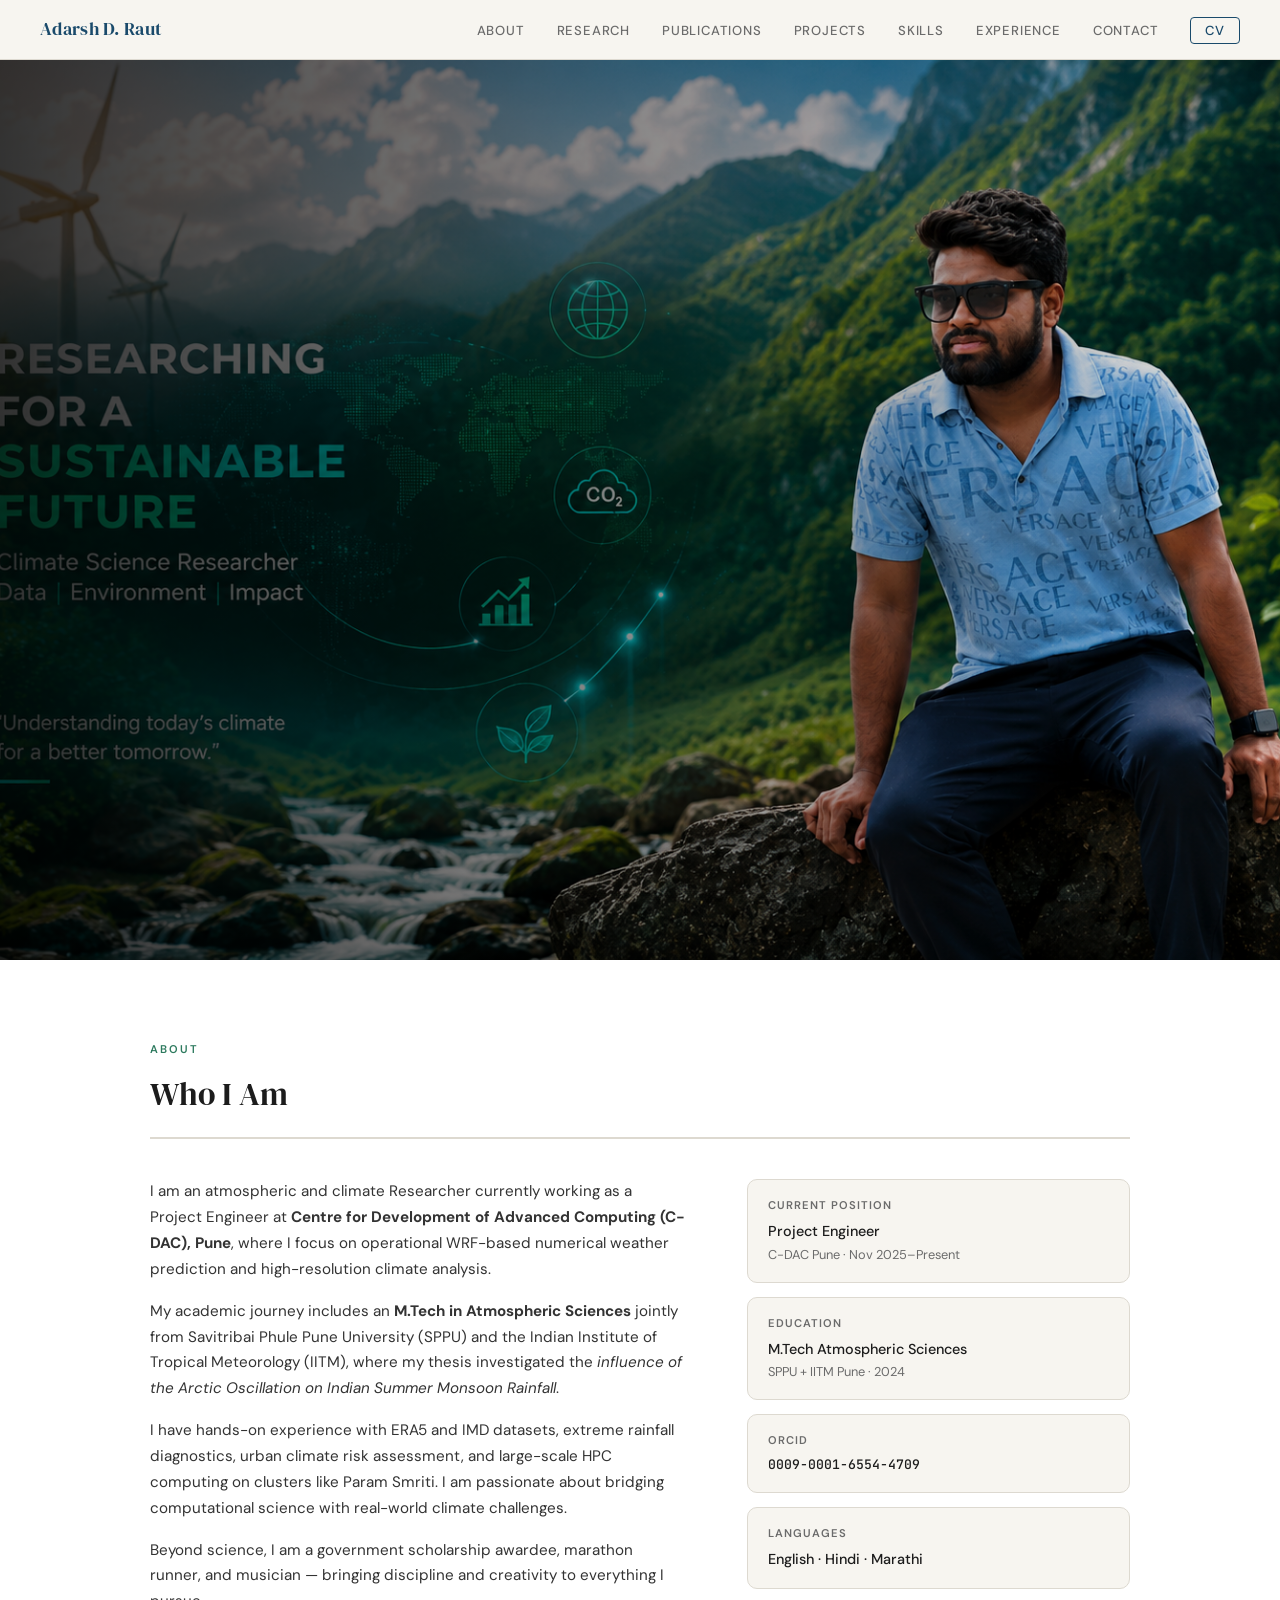
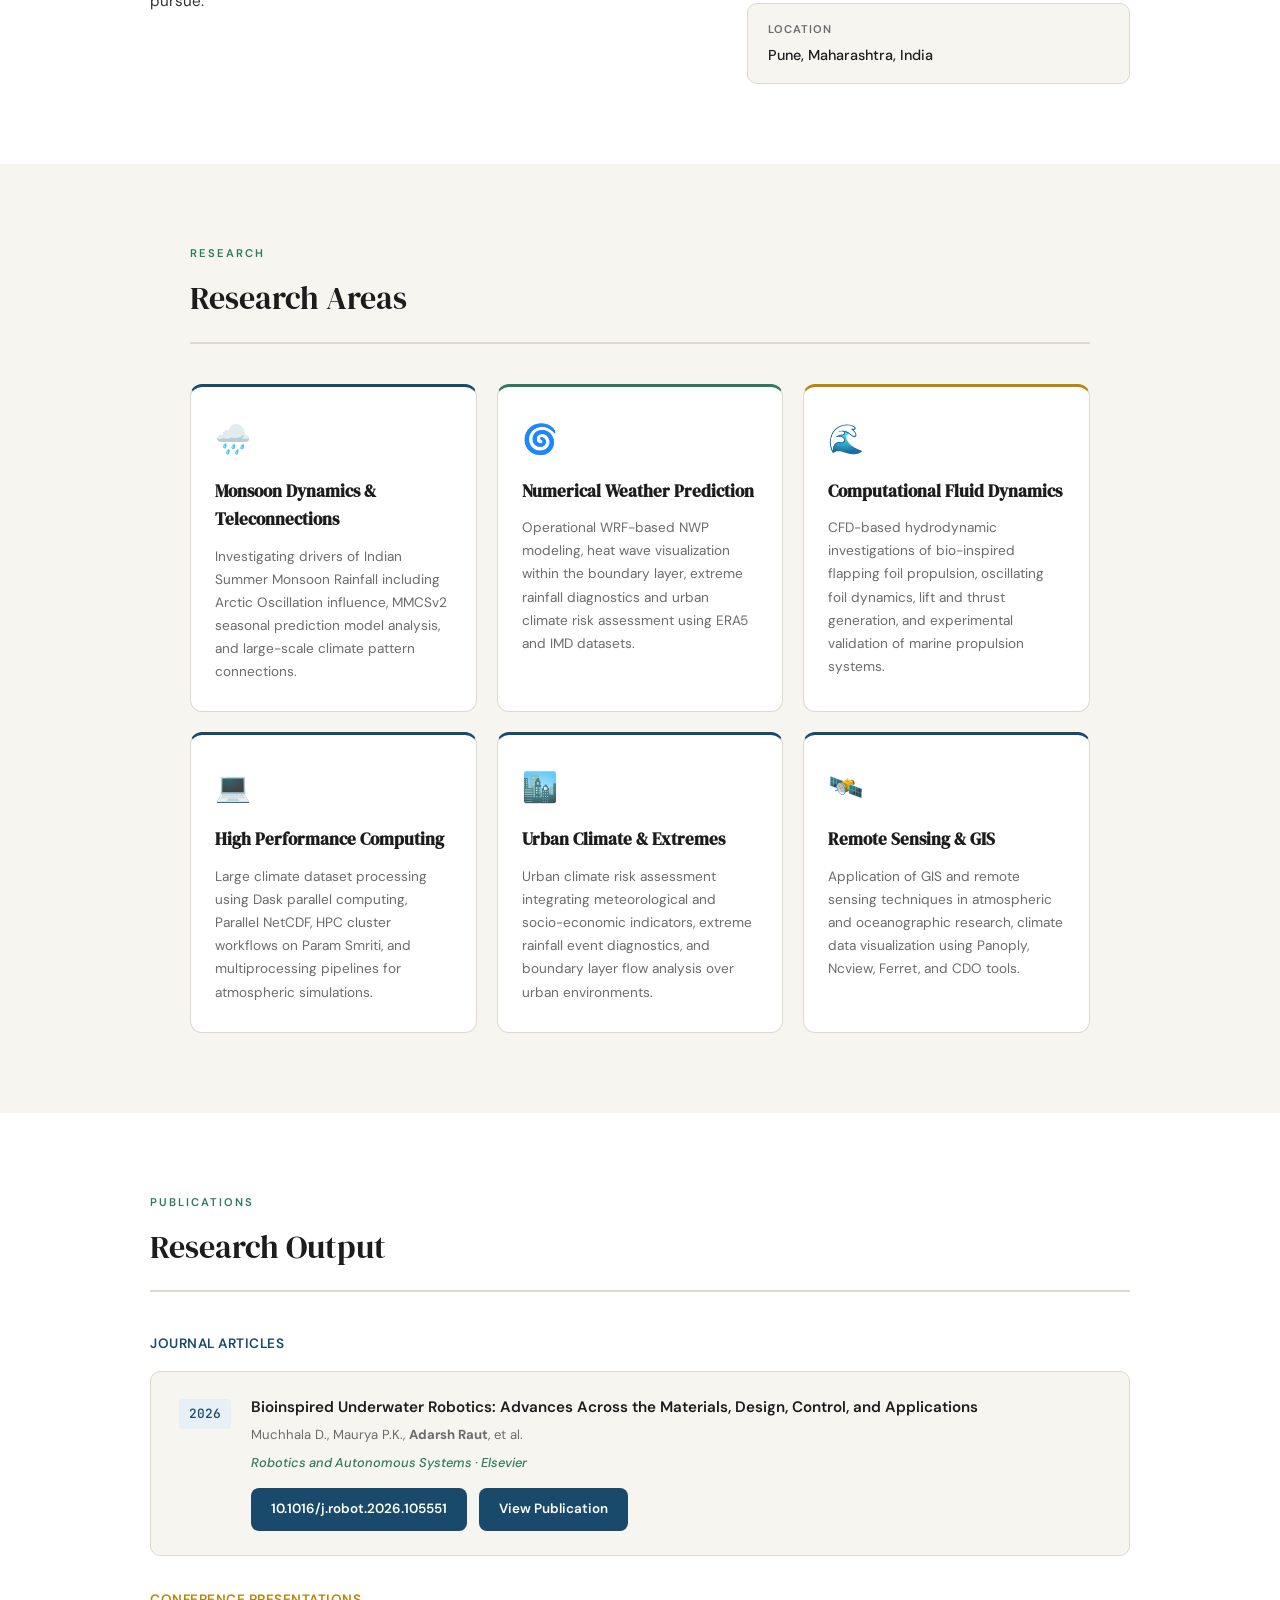
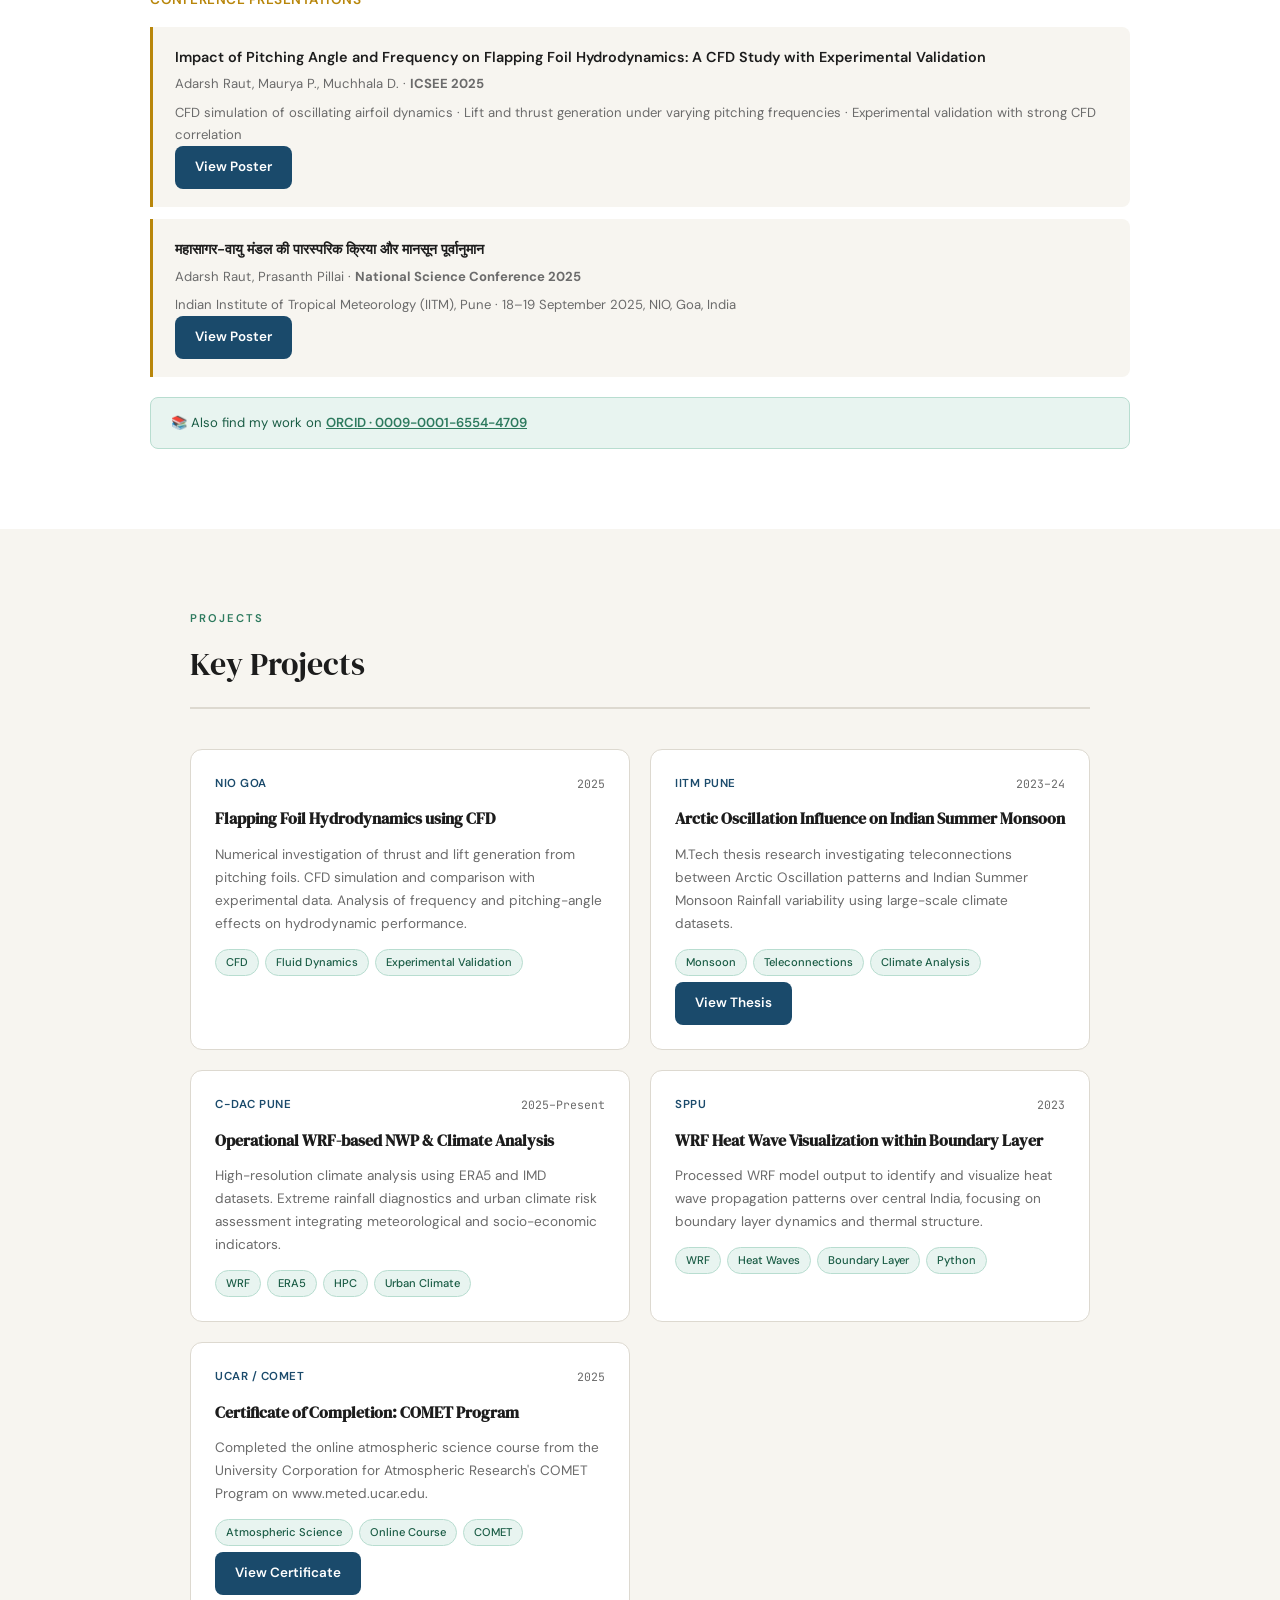
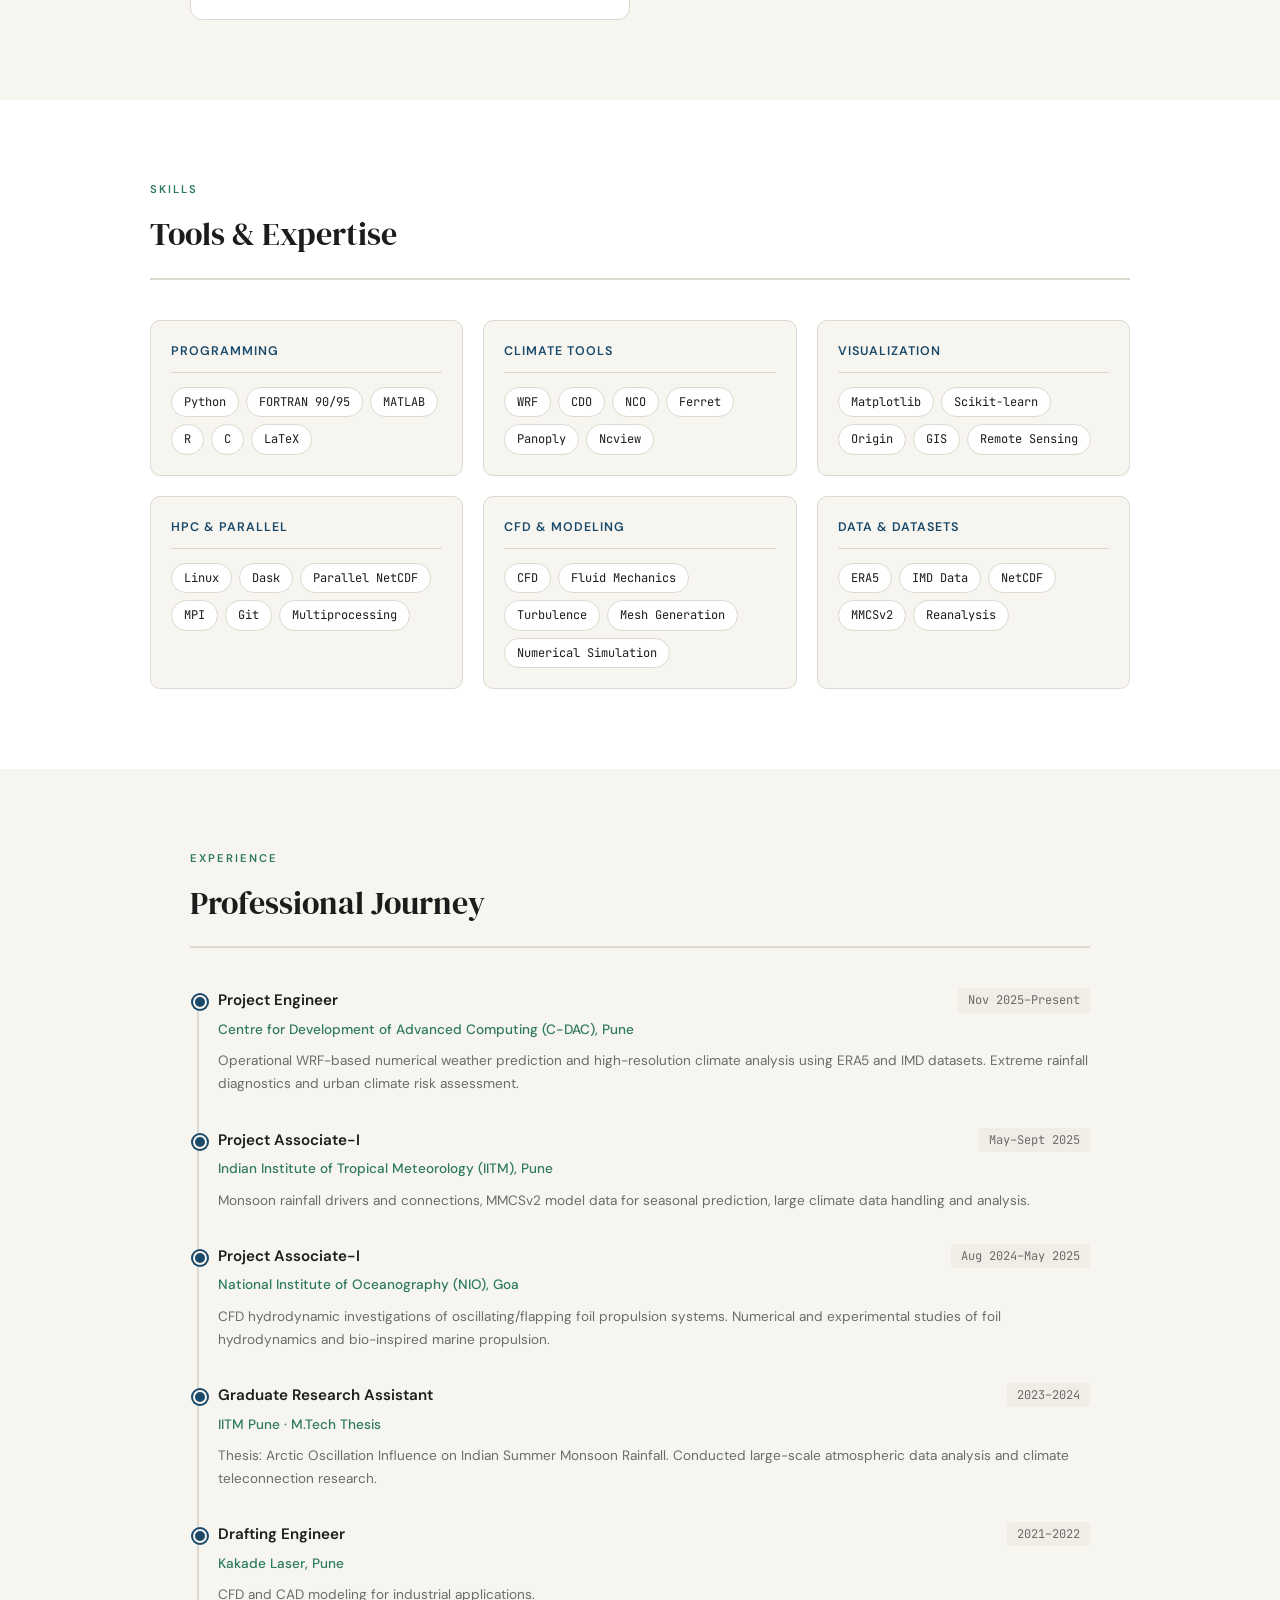
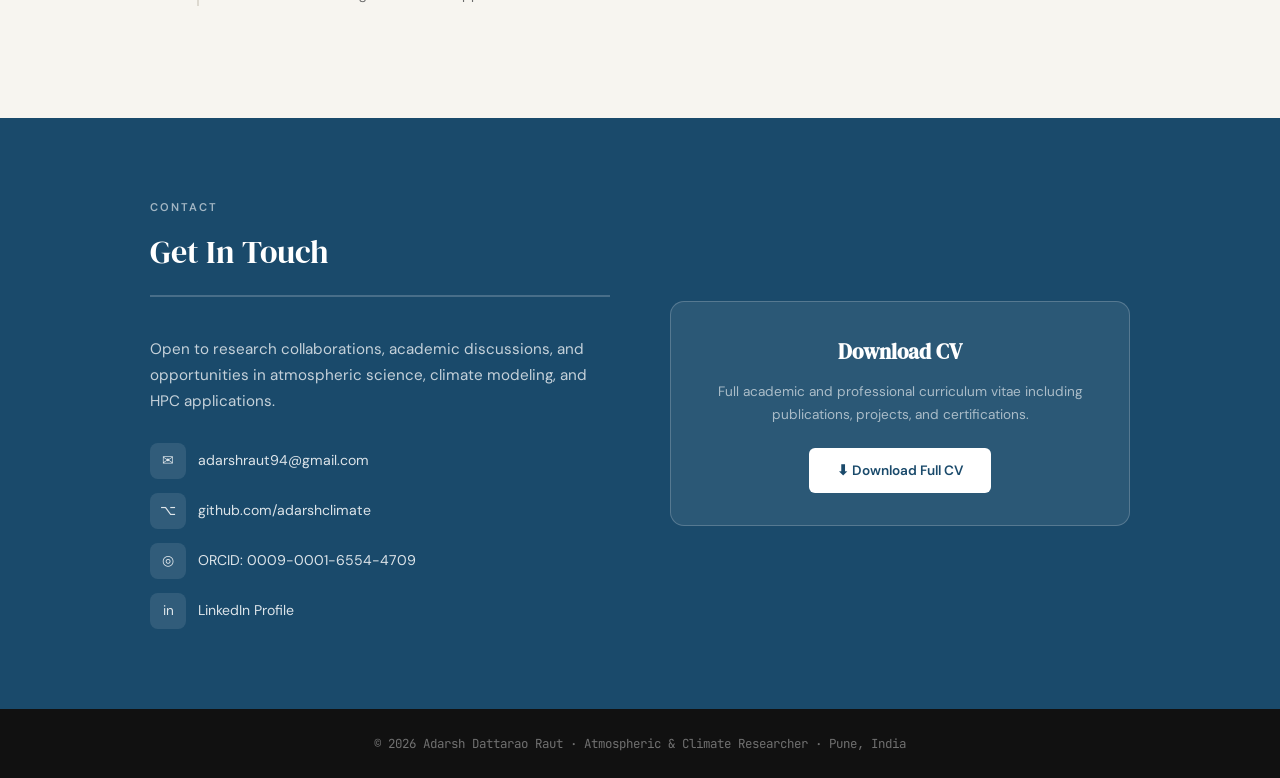
==== commit a856c694: "Add COMET certificate project card with view certificate button" ====
--- a/index.html
+++ b/index.html
@@ -828,6 +828,21 @@
         <span class="tag">Python</span>
       </div>
     </div>
+
+    <div class="project-card">
+      <div class="proj-meta">
+        <span class="proj-org">UCAR / COMET</span>
+        <span class="proj-year">2025</span>
+      </div>
+      <h3>Certificate of Completion: COMET Program</h3>
+      <p>Completed the online atmospheric science course from the University Corporation for Atmospheric Research's COMET Program on www.meted.ucar.edu.</p>
+      <div class="proj-tags">
+        <span class="tag">Atmospheric Science</span>
+        <span class="tag">Online Course</span>
+        <span class="tag">COMET</span>
+        <a href="COMET Course Certificate - ENGLISH - DEFAULT 6.19.25.pdf" target="_blank" class="btn-primary">View Certificate</a>
+      </div>
+    </div>
   </div>
 </section>
 
